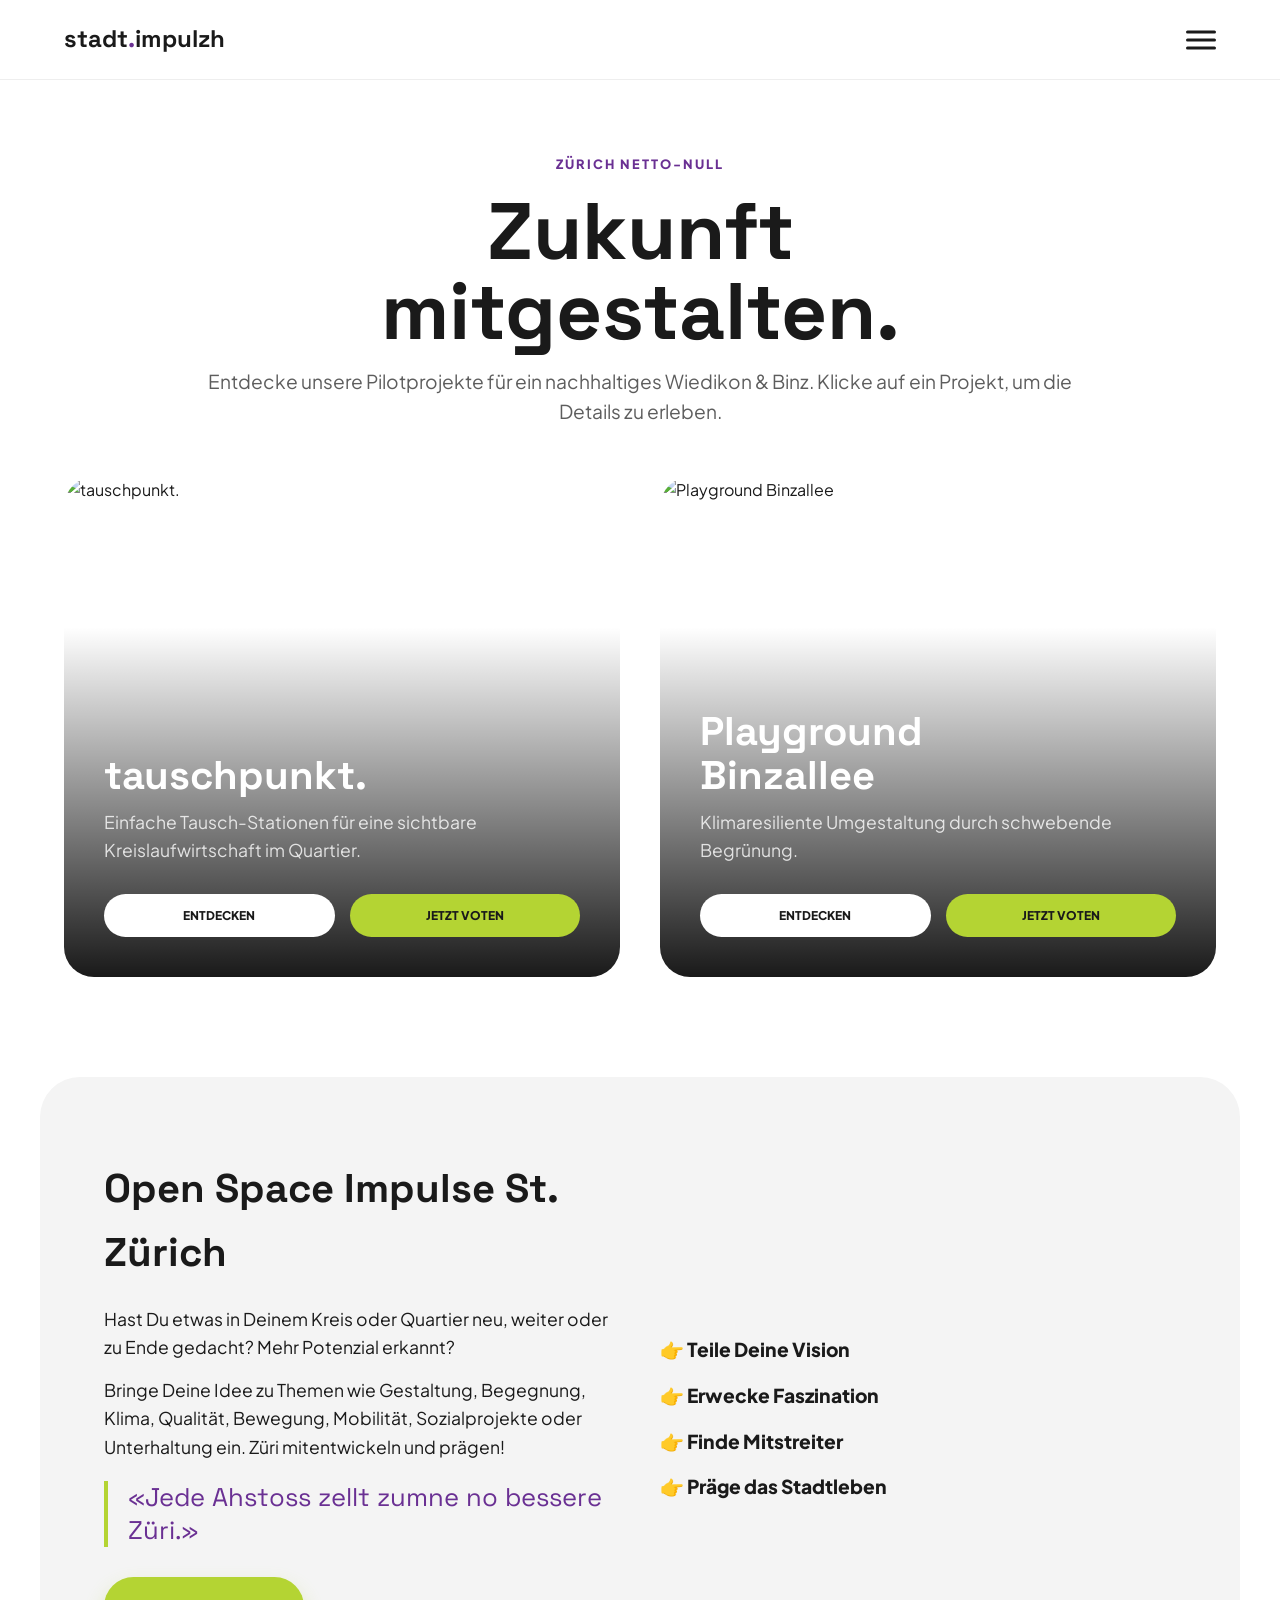
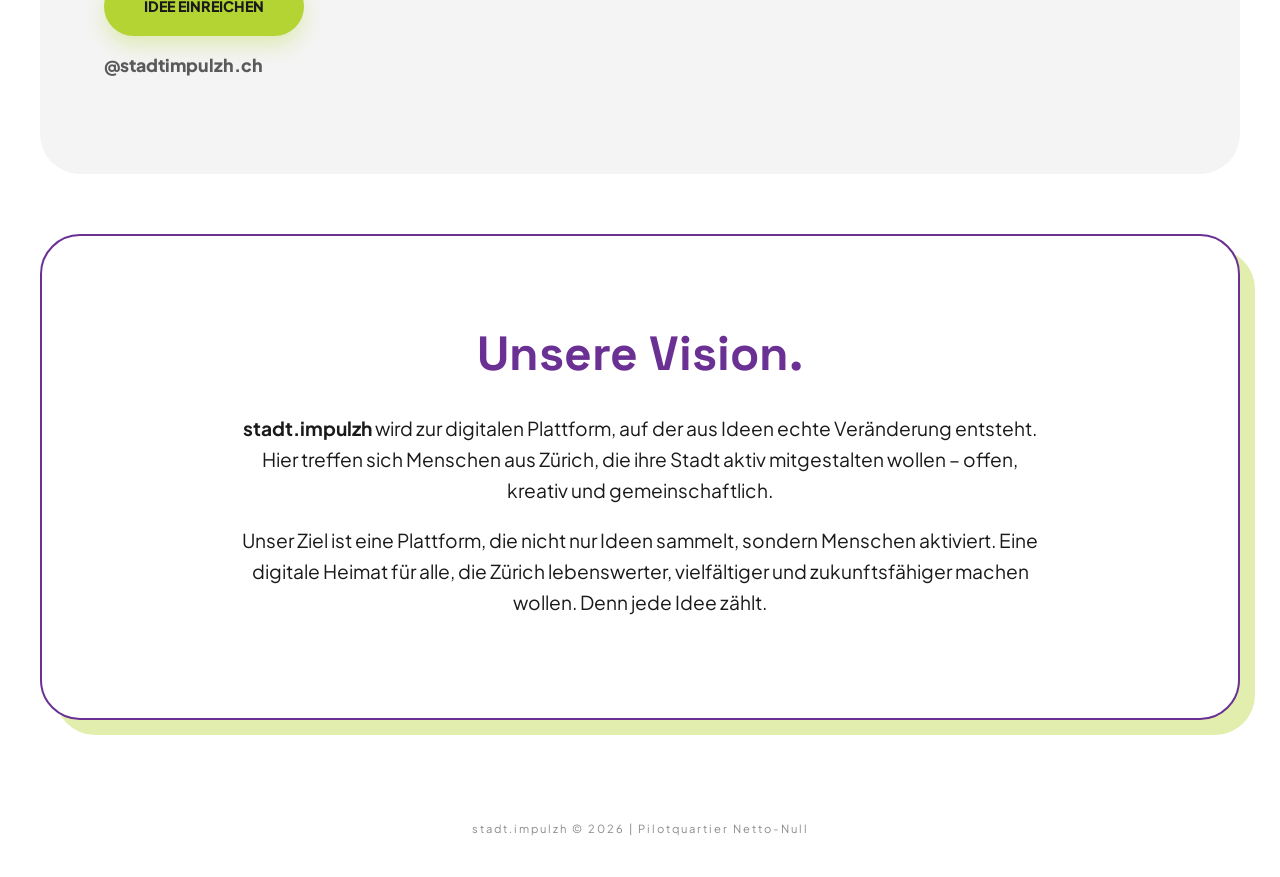
==== index.html @ 92250952 "Update index.html" ====
<!DOCTYPE html>
<html lang="de">
<head>
    <meta charset="UTF-8">
    <meta name="viewport" content="width=device-width, initial-scale=1.0">
    <title>stadt.impulzh | Projekte</title>
    <link href="https://fonts.googleapis.com/css2?family=Plus+Jakarta+Sans:wght@300;500;800&family=Space+Grotesk:wght@700&display=swap" rel="stylesheet">
    
    <style>
        :root {
            --purple: #6a3093;
            --lime: #b4d433;
            --text: #1a1a1a;
            --bg: #ffffff;
            --gray: #f4f4f4;
        }

        * { margin: 0; padding: 0; box-sizing: border-box; }
        html { scroll-behavior: smooth; }
        body { background: var(--bg); color: var(--text); font-family: 'Plus Jakarta Sans', sans-serif; line-height: 1.6; overflow-x: hidden; }

        /* --- NAVIGATION (HAMBURGER MENU) --- */
        header {
            position: fixed; top: 0; left: 0; width: 100%; height: 80px;
            background: rgba(255,255,255,0.9); backdrop-filter: blur(10px);
            border-bottom: 1px solid #eee; display: flex; justify-content: space-between; align-items: center;
            padding: 0 5%; z-index: 2000;
        }
        .logo { font-family: 'Space Grotesk', sans-serif; font-size: 1.5rem; font-weight: 800; text-decoration: none; color: var(--text); z-index: 2001; }
        .logo span { color: var(--purple); }

        /* Hamburger Button */
        .menu-toggle { display: block; cursor: pointer; z-index: 2001; width: 30px; height: 20px; position: relative; }
        .hamburger, .hamburger::before, .hamburger::after { 
            position: absolute; width: 100%; height: 3px; background: var(--text); 
            border-radius: 3px; transition: 0.3s ease; 
        }
        .hamburger { top: 50%; transform: translateY(-50%); }
        .hamburger::before { content: ''; top: -8px; }
        .hamburger::after { content: ''; top: 8px; }
        
        /* Hamburger Animation */
        .menu-toggle.active .hamburger { background: transparent; }
        .menu-toggle.active .hamburger::before { top: 0; transform: rotate(45deg); }
        .menu-toggle.active .hamburger::after { top: 0; transform: rotate(-45deg); }

        /* Dropdown Overlay */
        .nav-menu {
            position: fixed; top: 0; right: -100%; width: 100vw; height: 100vh;
            background: rgba(255,255,255,0.98); display: flex; flex-direction: column; 
            align-items: center; justify-content: center; gap: 40px; 
            transition: 0.4s cubic-bezier(0.77, 0, 0.175, 1); z-index: 1999;
        }
        .nav-menu.active { right: 0; }
        .nav-menu ul { list-style: none; text-align: center; display: flex; flex-direction: column; gap: 30px; }
        .nav-menu a { text-decoration: none; color: var(--text); font-family: 'Space Grotesk'; font-size: 2.5rem; font-weight: 800; text-transform: uppercase; transition: 0.3s; }
        .nav-menu a:hover { color: var(--purple); }

        /* --- HERO --- */
        .hero { padding: 150px 5% 50px; text-align: center; max-width: 1000px; margin: 0 auto; }
        .hero span { color: var(--purple); font-weight: 800; letter-spacing: 2px; text-transform: uppercase; font-size: 0.8rem; }
        .hero h1 { font-family: 'Space Grotesk'; font-size: clamp(3rem, 8vw, 5rem); line-height: 1; margin: 15px 0; }
        .hero p { font-size: 1.2rem; opacity: 0.7; }

        /* --- VORSCHAU-GRID --- */
        #overview-section { transition: opacity 0.4s ease; padding-bottom: 100px; }
        .preview-grid { display: grid; grid-template-columns: repeat(auto-fit, minmax(300px, 1fr)); gap: 40px; padding: 0 5%; max-width: 1400px; margin: 0 auto; }
        
        .preview-card {
            position: relative; height: 500px; border-radius: 30px; overflow: hidden;
            cursor: pointer; transition: transform 0.4s cubic-bezier(0.2, 0.8, 0.2, 1);
            display: flex; flex-direction: column; justify-content: flex-end; padding: 40px;
        }
        .preview-card:hover { transform: translateY(-10px); box-shadow: 0 30px 60px rgba(0,0,0,0.15); }
        .preview-card img { position: absolute; inset: 0; width: 100%; height: 100%; object-fit: cover; z-index: -2; transition: 0.6s; }
        .preview-card:hover img { transform: scale(1.05); }
        .preview-card::before { content: ''; position: absolute; inset: 0; background: linear-gradient(to top, rgba(0,0,0,0.9) 0%, transparent 70%); z-index: -1; }
        
        .preview-card h2 { font-family: 'Space Grotesk'; color: white; font-size: 2.5rem; margin-bottom: 10px; line-height: 1.1; }
        .preview-card p { color: rgba(255,255,255,0.8); margin-bottom: 20px; font-size: 1.1rem; }
        
        /* Karten Buttons */
        .card-actions { display: flex; gap: 15px; flex-wrap: wrap; margin-top: 10px; }
        .btn-discover, .btn-vote-small { 
            display: inline-block; padding: 12px 20px; border-radius: 50px; 
            font-weight: 800; text-transform: uppercase; font-size: 0.75rem; 
            text-decoration: none; text-align: center; flex: 1; min-width: 120px;
        }
        .btn-discover { background: white; color: var(--text); }
        .btn-vote-small { background: var(--lime); color: var(--text); transition: 0.3s; }
        .btn-vote-small:hover { background: var(--purple); color: white; }

        /* --- DETAIL-ANSICHTEN --- */
        .detail-view { display: none; padding: 120px 5% 50px; max-width: 1200px; margin: 0 auto; animation: slideUp 0.6s ease forwards; }
        @keyframes slideUp { from { opacity: 0; transform: translateY(40px); } to { opacity: 1; transform: translateY(0); } }
        
        .back-btn { display: inline-flex; align-items: center; gap: 10px; padding: 12px 25px; background: var(--gray); border-radius: 50px; font-weight: 800; text-transform: uppercase; font-size: 0.7rem; cursor: pointer; border: none; transition: 0.3s; margin-bottom: 40px; }
        .back-btn:hover { background: var(--text); color: white; }

        .detail-header { display: flex; justify-content: space-between; align-items: flex-end; margin-bottom: 50px; flex-wrap: wrap; gap: 20px; }
        .detail-header h2 { font-family: 'Space Grotesk'; font-size: clamp(3rem, 6vw, 4.5rem); line-height: 1; }
        .vote-btn-large { padding: 18px 40px; background: var(--lime); color: var(--text); border-radius: 50px; font-weight: 800; text-decoration: none; text-transform: uppercase; font-size: 0.9rem; transition: 0.3s; box-shadow: 0 10px 20px rgba(180, 212, 51, 0.3); }
        .vote-btn-large:hover { transform: translateY(-3px); background: var(--purple); color: white; }

        .detail-content { display: grid; grid-template-columns: 1fr 1fr; gap: 60px; margin-bottom: 60px; }
        .detail-content h3 { font-family: 'Space Grotesk'; font-size: 2rem; color: var(--purple); margin-bottom: 20px; }
        .detail-content p { margin-bottom: 20px; font-size: 1.1rem; }
        
        .vision-box { background: var(--gray); padding: 40px; border-radius: 30px; border-left: 6px solid var(--lime); }
        .vision-box h4 { font-family: 'Space Grotesk'; font-size: 1.5rem; margin-bottom: 15px; }

        /* --- GALERIE --- */
        .carousel { display: flex; gap: 20px; overflow-x: auto; padding-bottom: 20px; scrollbar-width: none; margin-top: 40px; }
        .carousel img { height: 400px; min-width: 300px; border-radius: 20px; object-fit: cover; flex-shrink: 0; box-shadow: 0 10px 30px rgba(0,0,0,0.1); }

        /* --- VERGLEICHS-SLIDER (CLIP-PATH MIT MODERNEM BUTTON) --- */
        .slider-container { position: relative; width: 100%; aspect-ratio: 16/9; margin: 50px auto; border-radius: 30px; overflow: hidden; box-shadow: 0 20px 50px rgba(0,0,0,0.2); }
        .slider-img-back { position: absolute; top: 0; left: 0; width: 100%; height: 100%; object-fit: cover; }
        .slider-img-front { position: absolute; top: 0; left: 0; width: 100%; height: 100%; object-fit: cover; clip-path: polygon(0 0, 50% 0, 50% 100%, 0 100%); }
        
        .slider-line { position: absolute; top: 0; left: 50%; width: 4px; height: 100%; background: white; transform: translateX(-50%); pointer-events: none; z-index: 5; }
        
        /* Der neue, moderne Schiebe-Button mit SVG Pfeilen */
        .slider-button { 
            position: absolute; top: 50%; left: 50%; transform: translate(-50%, -50%); 
            width: 44px; height: 44px; background: white; border-radius: 50%; 
            display: flex; align-items: center; justify-content: center; gap: 2px;
            box-shadow: 0 4px 15px rgba(0,0,0,0.3); color: var(--purple);
        }
        .slider-button svg { width: 18px; height: 18px; stroke: currentColor; }

        .slider-input { position: absolute; top: 0; left: 0; width: 100%; height: 100%; opacity: 0; cursor: ew-resize; z-index: 10; margin: 0; }

        /* --- INFO SECTIONS (Mitwirken & Vision) --- */
        .info-section { padding: 80px 5%; max-width: 1200px; margin: 0 auto 60px; border-radius: 40px; }
        
        /* Mitwirken Design */
        .bg-gray { background: var(--gray); display: grid; grid-template-columns: 1fr 1fr; gap: 40px; align-items: center; }
        .mitwirken-text p { font-size: 1.1rem; margin-bottom: 15px; }
        .quote-zueri { font-family: 'Space Grotesk'; font-size: 1.6rem; color: var(--purple); line-height: 1.3; margin: 20px 0; padding-left: 20px; border-left: 4px solid var(--lime); }
        .mitwirken-list { list-style: none; }
        .mitwirken-list li { font-size: 1.2rem; font-weight: 800; margin-bottom: 15px; display: flex; align-items: center; gap: 10px; }
        
        /* Helle Vision Design */
        .bg-light-accent { 
            background: white; border: 2px solid var(--purple); 
            box-shadow: 15px 15px 0px rgba(180, 212, 51, 0.4); 
            text-align: center; padding: 80px 5%; 
        }
        .bg-light-accent h2 { font-family: 'Space Grotesk'; font-size: 3rem; margin-bottom: 20px; color: var(--purple); }
        .bg-light-accent p { font-size: 1.2rem; max-width: 800px; margin: 0 auto 20px; color: var(--text); }

        footer { text-align: center; padding: 40px; font-size: 0.7rem; opacity: 0.5; letter-spacing: 2px; }

        /* Mobile Optimierung */
        @media (max-width: 900px) { 
            .bg-gray { grid-template-columns: 1fr; }
            .preview-card { height: 420px; padding: 25px; }
            .preview-card h2 { font-size: 2rem; }
            .card-actions { flex-direction: column; gap: 10px; }
            .detail-content { grid-template-columns: 1fr; } 
            .carousel img { height: 300px; min-width: 250px; }
        }
    </style>
</head>
<body>

    <header>
        <a href="#" onclick="showOverview()" class="logo">stadt<span>.</span>impulzh</a>
        
        <div class="menu-toggle" onclick="toggleMenu()">
            <div class="hamburger"></div>
        </div>

        <nav class="nav-menu">
            <ul>
                <li><a href="#" onclick="closeMenuAndShowOverview()">Projekte</a></li>
                <li><a href="#mitwirken" onclick="toggleMenu()">Mitwirken</a></li>
                <li><a href="#vision" onclick="toggleMenu()">Vision</a></li>
                <li><a href="mailto:stadt@impulzh.com" onclick="toggleMenu()" style="color: var(--lime);">Kontakt</a></li>
            </ul>
        </nav>
    </header>

    <div id="overview-section">
        <section class="hero">
            <span>Zürich Netto-Null</span>
            <h1>Zukunft<br>mitgestalten.</h1>
            <p>Entdecke unsere Pilotprojekte für ein nachhaltiges Wiedikon & Binz. Klicke auf ein Projekt, um die Details zu erleben.</p>
        </section>

        <section class="preview-grid">
            <div class="preview-card" onclick="openProject('tauschpunkt')">
                <img src="Bild.tauschpunkt1.png" alt="tauschpunkt.">
                <h2>tauschpunkt.</h2>
                <p>Einfache Tausch-Stationen für eine sichtbare Kreislaufwirtschaft im Quartier.</p>
                <div class="card-actions">
                    <span class="btn-discover">Entdecken</span>
                    <a href="https://mitwirken.stadt-zuerich.ch/processes/pilotquartier/f/664/proposals/2298" target="_blank" class="btn-vote-small" onclick="event.stopPropagation()">Jetzt Voten</a>
                </div>
            </div>

            <div class="preview-card" onclick="openProject('playground')">
                <img src="IMG_2031.png" alt="Playground Binzallee">
                <h2>Playground<br>Binzallee</h2>
                <p>Klimaresiliente Umgestaltung durch schwebende Begrünung.</p>
                <div class="card-actions">
                    <span class="btn-discover">Entdecken</span>
                    <a href="https://mitwirken.stadt-zuerich.ch/processes/pilotquartier/f/664/proposals/2334" target="_blank" class="btn-vote-small" onclick="event.stopPropagation()">Jetzt Voten</a>
                </div>
            </div>
        </section>
    </div>

    <section id="tauschpunkt" class="detail-view">
        <button class="back-btn" onclick="showOverview()">← Zurück zur Übersicht</button>
        
        <div class="detail-header">
            <div>
                <span style="color: var(--purple); font-weight: 800; text-transform: uppercase; letter-spacing: 2px;">Diplomarbeit SfGZ</span>
                <h2>tauschpunkt.</h2>
            </div>
            <a href="https://mitwirken.stadt-zuerich.ch/processes/pilotquartier/f/664/proposals/2298" target="_blank" class="vote-btn-large">Jetzt Voten</a>
        </div>

        <div class="detail-content">
            <div>
                <h3>Das Konzept.</h3>
                <p>„tauschpunkt.“ steht für einfache Tausch-Stationen im öffentlichen Raum, an denen gebrauchte Alltagsgegenstände gratis weitergegeben werden können. Die Idee baut auf der bestehenden Praxis von „Gratis“-Objekten auf der Strasse auf und entwickelt sie weiter – mit wettergeschützter, klar gestalteter und legaler Infrastruktur.</p>
                <p>Ein Netzwerk solcher Stationen fördert Ressourcenschonung, Kreislaufwirtschaft und nachbarschaftlichen Austausch. Gleichzeitig entsteht ein offenes Sharing-System für die ganze Stadt, das nachhaltiges Handeln sichtbar und einfach macht.</p>
            </div>
            <div class="vision-box">
                <h4>Vision tauschpunkt</h4>
                <p>Eine Stadt, in der Teilen selbstverständlich ist: Öffentliche Tausch-Stationen machen es einfach, gebrauchte Dinge weiterzugeben statt wegzuwerfen – zugänglich für alle, mitten im Alltag.</p>
                <p>So entsteht ein stadtweites Netzwerk, das Ressourcen schont, Abfall reduziert und Menschen verbindet. Aus spontanen Gesten wird eine gelebte Kultur des Teilens, die Nachbarschaften stärken und neue Begegnungen ermöglicht.</p>
                <p>Die Vision ist ein Zürich, in dem Kreislaufdenken sichtbar und erlebbar wird – praktisch, sozial und nachhaltig.</p>
            </div>
        </div>

        <h3 style="font-family: 'Space Grotesk'; margin-top: 40px;">Projekt Galerie</h3>
        <div class="carousel">
            <img src="Bild.tauschpunkt1.png" alt="Ansicht 1">
            <img src="Bild.tauschpunkt2.png" alt="Ansicht 2">
            <img src="Bild.tauschpunkt3.png" alt="Ansicht 3">
            <img src="Bild.tauschpunkt4.png" alt="Ansicht 4">
            <img src="Bild.tauschpunkt5.png" alt="Ansicht 5">
        </div>
    </section>

    <section id="playground" class="detail-view">
        <button class="back-btn" onclick="showOverview()">← Zurück zur Übersicht</button>

        <div class="detail-header">
            <div>
                <span style="color: var(--purple); font-weight: 800; text-transform: uppercase; letter-spacing: 2px;">Klimaresilienz</span>
                <h2>Playground Binzallee.</h2>
            </div>
            <a href="https://mitwirken.stadt-zuerich.ch/processes/pilotquartier/f/664/proposals/2334" target="_blank" class="vote-btn-large">Jetzt Voten</a>
        </div>

        <div class="detail-content">
            <div>
                <h3>Die schwebende Oase.</h3>
                <p>Transformation eines hitzeanfälligen Innenhofs in einen klimaaktiven Stadtraum. Durch helle Farben und eine schwebende Begrünung wird die Temperatur gesenkt und neue Aufenthaltsqualität im Bestand geschaffen.</p>
            </div>
            <div class="vision-box" style="border-left-color: var(--purple);">
                <h4 style="color: var(--purple);">Wirkung</h4>
                <p>Reduktion der Hitzeinsel und Verbesserung des Mikroklimas durch Verdunstungskühlung und Verschattung. Ein intelligentes Seilsystem mit Kletterpflanzen dient als generationenübergreifender Treffpunkt.</p>
            </div>
        </div>

        <h3 style="font-family: 'Space Grotesk'; text-align: center;">Transformation erleben</h3>
        
        <div class="slider-container">
            <img src="IMG_2031.png" class="slider-img-back" alt="Nachher">
            <img src="IMG_2032.png" class="slider-img-front" id="slider-front" alt="Vorher">
            
            <div class="slider-line" id="slider-line">
                <div class="slider-button">
                    <svg viewBox="0 0 24 24" fill="none" stroke-width="2.5" stroke-linecap="round" stroke-linejoin="round"><polyline points="15 18 9 12 15 6"></polyline></svg>
                    <svg viewBox="0 0 24 24" fill="none" stroke-width="2.5" stroke-linecap="round" stroke-linejoin="round"><polyline points="9 18 15 12 9 6"></polyline></svg>
                </div>
            </div>
            
            <input type="range" min="0" max="100" value="50" class="slider-input" oninput="moveSlider(this.value)">
        </div>

        <div class="carousel" style="justify-content: center;">
            <img src="IMG_2031.png" alt="Nachher">
            <img src="IMG_2033.png" alt="Detail">
        </div>
    </section>

    <section id="mitwirken" class="info-section bg-gray">
        <div class="mitwirken-text">
            <h2 style="font-family: 'Space Grotesk'; font-size: 2.5rem; margin-bottom: 20px;">Open Space Impulse St. Zürich</h2>
            <p>Hast Du etwas in Deinem Kreis oder Quartier neu, weiter oder zu Ende gedacht? Mehr Potenzial erkannt?</p>
            <p>Bringe Deine Idee zu Themen wie Gestaltung, Begegnung, Klima, Qualität, Bewegung, Mobilität, Sozialprojekte oder Unterhaltung ein. Züri mitentwickeln und prägen!</p>
            
            <div class="quote-zueri">
                «Jede Ahstoss zellt zumne no bessere Züri.»
            </div>
            
            <div style="margin-top: 30px;">
                <a href="mailto:stadt@impulzh.com" class="vote-btn-large" style="display: inline-block;">Idee einreichen</a>
                <p style="margin-top: 15px; font-weight: 800; opacity: 0.7;">@stadtimpulzh.ch</p>
            </div>
        </div>
        
        <div>
            <ul class="mitwirken-list">
                <li>👉 Teile Deine Vision</li>
                <li>👉 Erwecke Faszination</li>
                <li>👉 Finde Mitstreiter</li>
                <li>👉 Präge das Stadtleben</li>
            </ul>
        </div>
    </section>

    <section id="vision" class="info-section bg-light-accent">
        <h2>Unsere Vision.</h2>
        <p><strong>stadt.impulzh</strong> wird zur digitalen Plattform, auf der aus Ideen echte Veränderung entsteht. Hier treffen sich Menschen aus Zürich, die ihre Stadt aktiv mitgestalten wollen – offen, kreativ und gemeinschaftlich.</p>
        <p>Unser Ziel ist eine Plattform, die nicht nur Ideen sammelt, sondern Menschen aktiviert. Eine digitale Heimat für alle, die Zürich lebenswerter, vielfältiger und zukunftsfähiger machen wollen. Denn jede Idee zählt.</p>
    </section>

    <footer>
        stadt.impulzh &copy; 2026 | Pilotquartier Netto-Null
    </footer>

    <script>
        // Menü Toggle Funktion
        function toggleMenu() {
            document.querySelector('.nav-menu').classList.toggle('active');
            document.querySelector('.menu-toggle').classList.toggle('active');
        }

        function closeMenuAndShowOverview() {
            document.querySelector('.nav-menu').classList.remove('active');
            document.querySelector('.menu-toggle').classList.remove('active');
            showOverview();
        }

        // Projekt Navigation
        function openProject(projectId) {
            document.getElementById('overview-section').style.display = 'none';
            document.querySelectorAll('.detail-view').forEach(view => view.style.display = 'none');
            const target = document.getElementById(projectId);
            target.style.display = 'block';
            window.scrollTo({ top: 0, behavior: 'smooth' });
        }

        function showOverview() {
            document.querySelectorAll('.detail-view').forEach(view => view.style.display = 'none');
            document.getElementById('overview-section').style.display = 'block';
            window.scrollTo({ top: 0, behavior: 'smooth' });
        }

        // Slider Logik
        function moveSlider(val) {
            document.getElementById('slider-front').style.clipPath = `polygon(0 0, ${val}% 0, ${val}% 100%, 0 100%)`;
            document.getElementById('slider-line').style.left = `${val}%`;
        }
    </script>
</body>
</html>
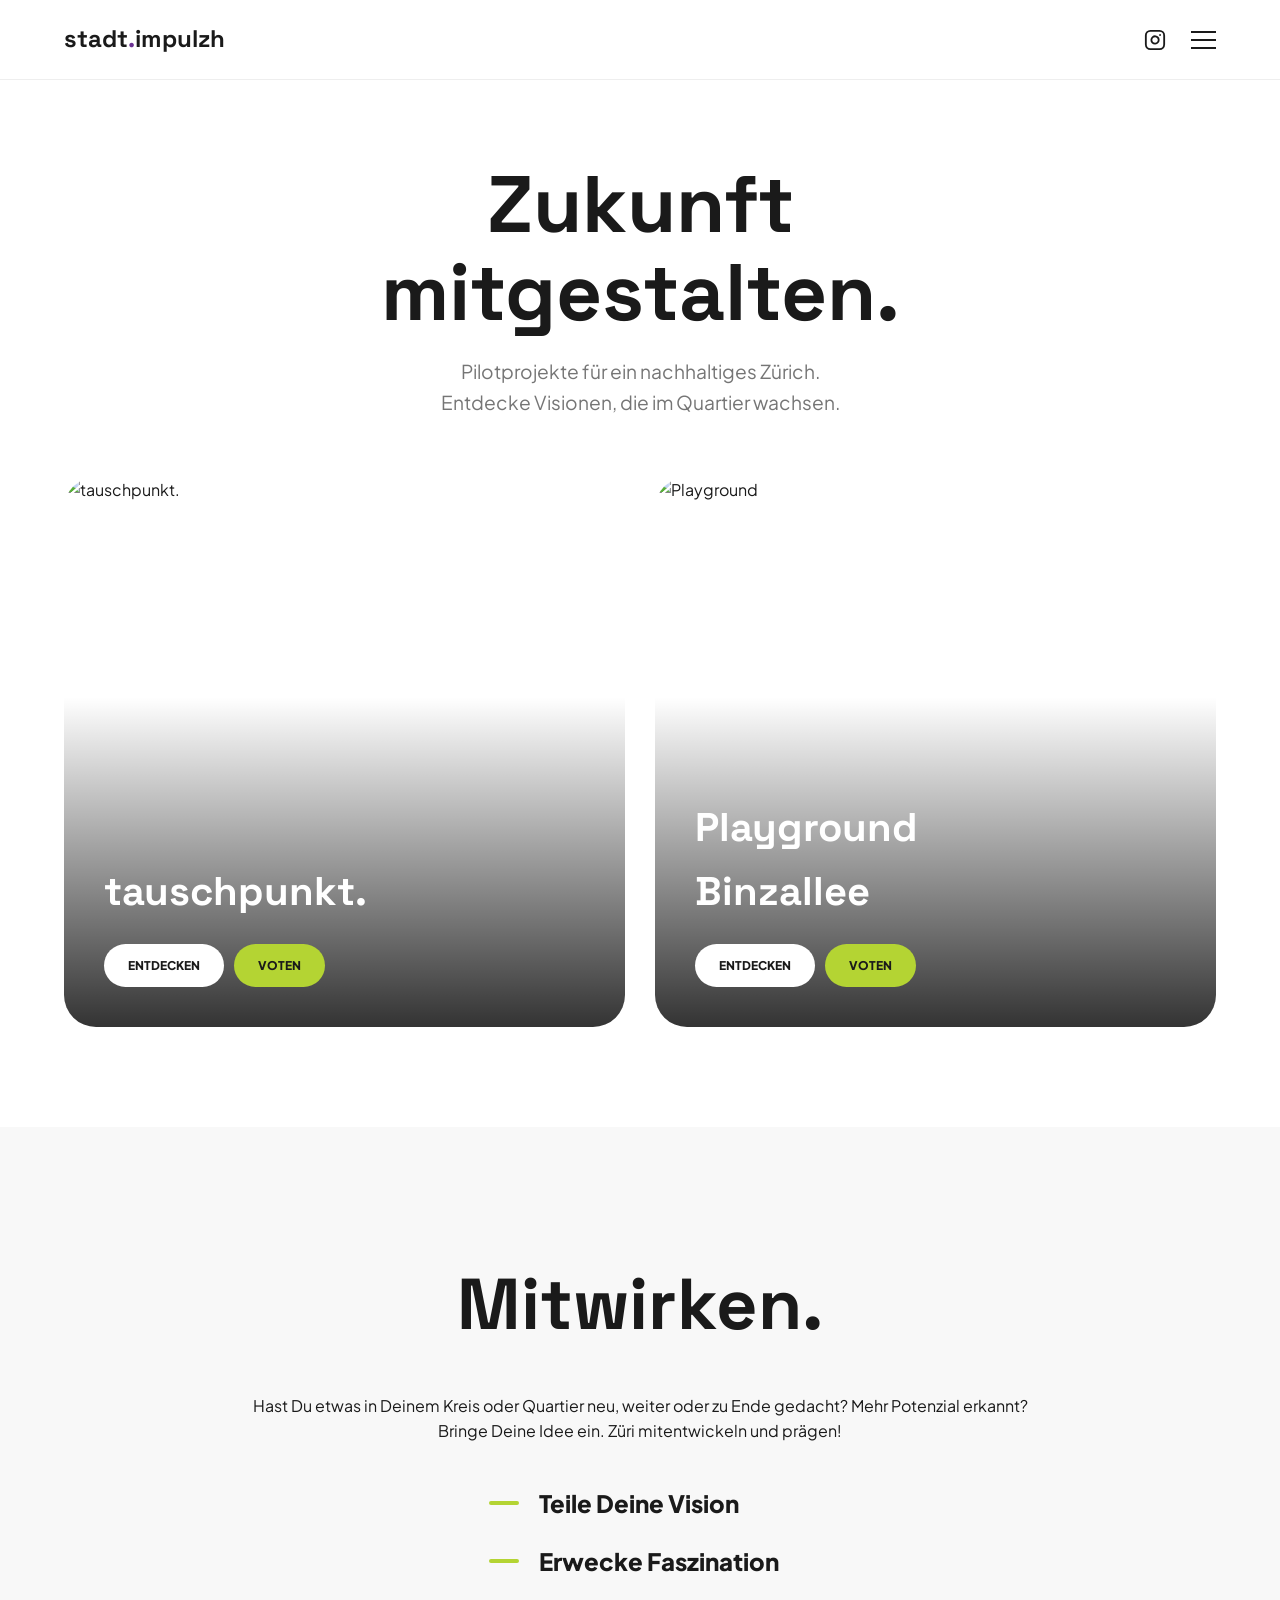
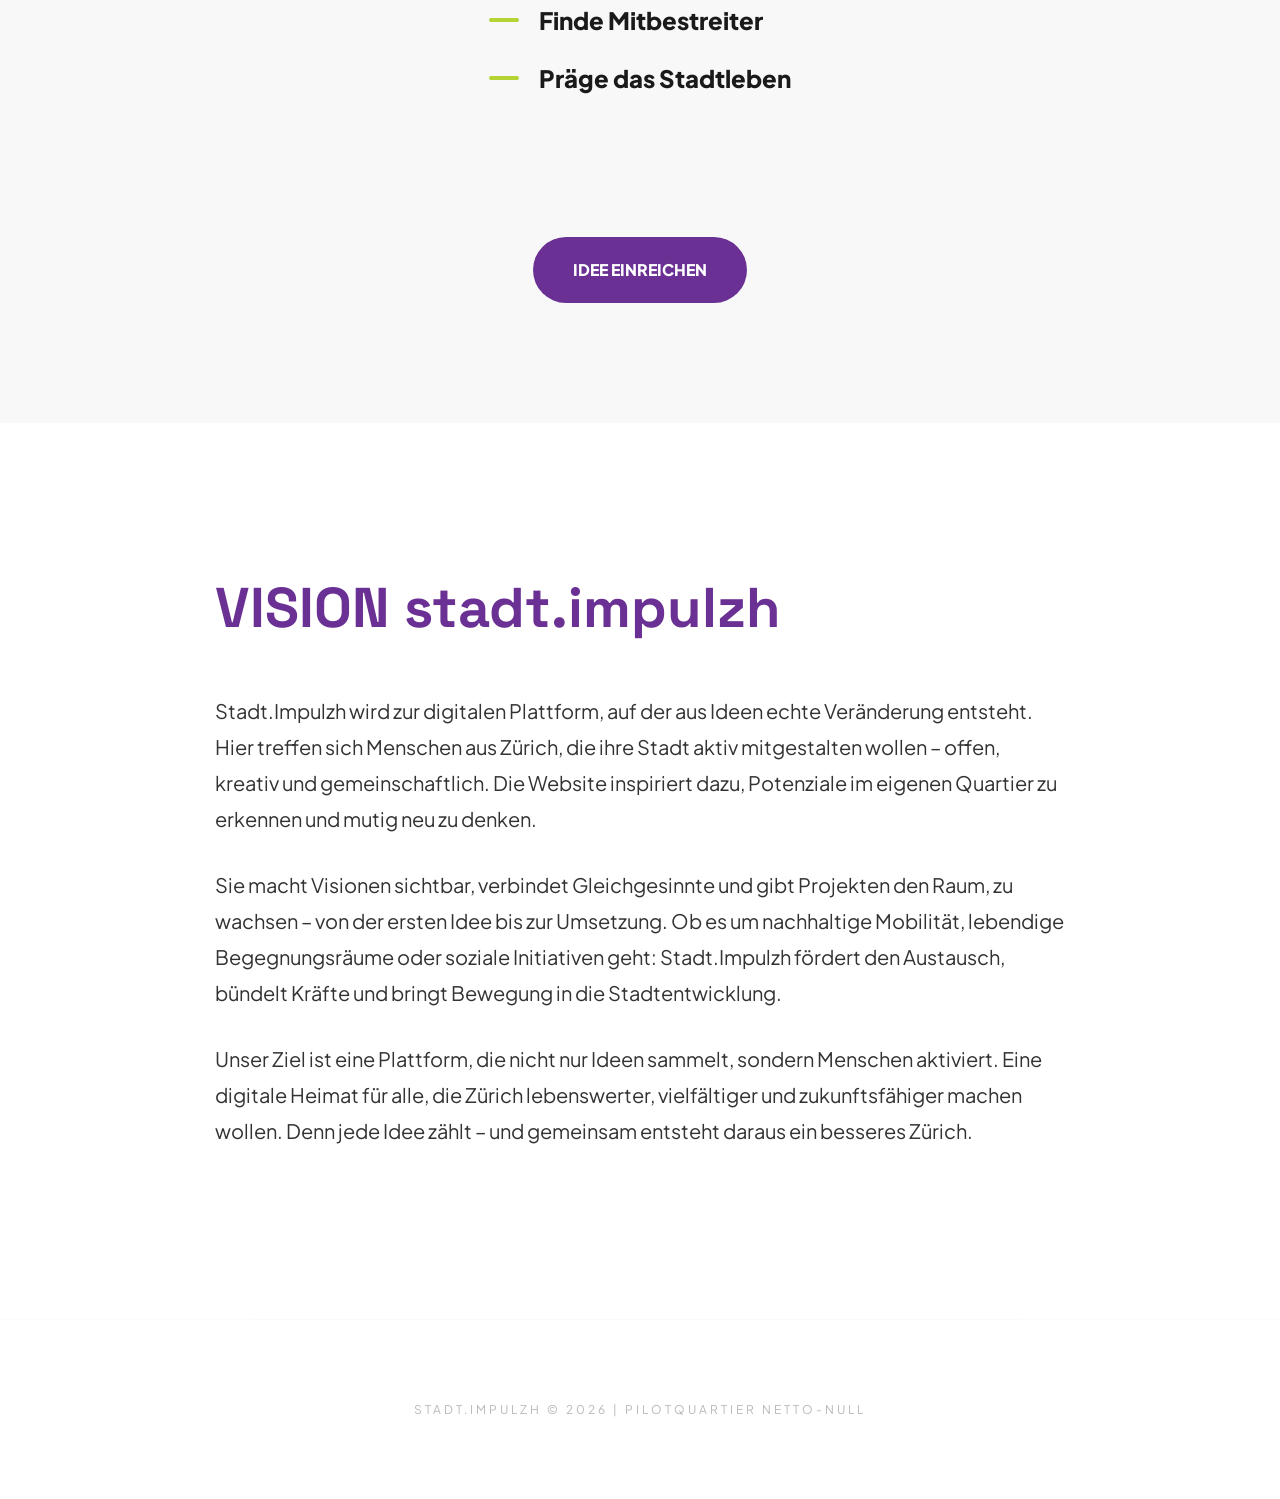
==== commit 25081a36: "Update index.html" ====
--- a/index.html
+++ b/index.html
@@ -12,154 +12,122 @@
             --lime: #b4d433;
             --text: #1a1a1a;
             --bg: #ffffff;
-            --gray: #f4f4f4;
+            --gray: #f8f8f8;
+            --insta: #E1306C;
         }
 
         * { margin: 0; padding: 0; box-sizing: border-box; }
         html { scroll-behavior: smooth; }
         body { background: var(--bg); color: var(--text); font-family: 'Plus Jakarta Sans', sans-serif; line-height: 1.6; overflow-x: hidden; }
 
-        /* --- NAVIGATION (HAMBURGER MENU) --- */
+        /* --- NAVIGATION --- */
         header {
             position: fixed; top: 0; left: 0; width: 100%; height: 80px;
-            background: rgba(255,255,255,0.9); backdrop-filter: blur(10px);
+            background: rgba(255,255,255,0.9); backdrop-filter: blur(15px);
             border-bottom: 1px solid #eee; display: flex; justify-content: space-between; align-items: center;
             padding: 0 5%; z-index: 2000;
         }
         .logo { font-family: 'Space Grotesk', sans-serif; font-size: 1.5rem; font-weight: 800; text-decoration: none; color: var(--text); z-index: 2001; }
         .logo span { color: var(--purple); }
 
-        /* Hamburger Button */
-        .menu-toggle { display: block; cursor: pointer; z-index: 2001; width: 30px; height: 20px; position: relative; }
-        .hamburger, .hamburger::before, .hamburger::after { 
-            position: absolute; width: 100%; height: 3px; background: var(--text); 
-            border-radius: 3px; transition: 0.3s ease; 
-        }
+        .header-right { display: flex; align-items: center; gap: 25px; z-index: 2001; }
+        .insta-link { color: var(--text); transition: 0.3s; display: flex; align-items: center; }
+        .insta-link:hover { color: var(--insta); transform: scale(1.1); }
+
+        .menu-toggle { cursor: pointer; width: 25px; height: 18px; position: relative; }
+        .hamburger, .hamburger::before, .hamburger::after { position: absolute; width: 100%; height: 2px; background: var(--text); transition: 0.3s ease; }
         .hamburger { top: 50%; transform: translateY(-50%); }
         .hamburger::before { content: ''; top: -8px; }
         .hamburger::after { content: ''; top: 8px; }
         
-        /* Hamburger Animation */
         .menu-toggle.active .hamburger { background: transparent; }
         .menu-toggle.active .hamburger::before { top: 0; transform: rotate(45deg); }
         .menu-toggle.active .hamburger::after { top: 0; transform: rotate(-45deg); }
 
-        /* Dropdown Overlay */
         .nav-menu {
-            position: fixed; top: 0; right: -100%; width: 100vw; height: 100vh;
-            background: rgba(255,255,255,0.98); display: flex; flex-direction: column; 
+            position: fixed; top: 0; right: -100%; width: 100%; height: 100vh;
+            background: var(--bg); display: flex; flex-direction: column; 
             align-items: center; justify-content: center; gap: 40px; 
-            transition: 0.4s cubic-bezier(0.77, 0, 0.175, 1); z-index: 1999;
+            transition: 0.5s cubic-bezier(0.77, 0, 0.175, 1); z-index: 1999;
         }
         .nav-menu.active { right: 0; }
-        .nav-menu ul { list-style: none; text-align: center; display: flex; flex-direction: column; gap: 30px; }
-        .nav-menu a { text-decoration: none; color: var(--text); font-family: 'Space Grotesk'; font-size: 2.5rem; font-weight: 800; text-transform: uppercase; transition: 0.3s; }
-        .nav-menu a:hover { color: var(--purple); }
+        .nav-menu a { text-decoration: none; color: var(--text); font-family: 'Space Grotesk'; font-size: 2.5rem; font-weight: 800; text-transform: uppercase; }
 
         /* --- HERO --- */
-        .hero { padding: 150px 5% 50px; text-align: center; max-width: 1000px; margin: 0 auto; }
-        .hero span { color: var(--purple); font-weight: 800; letter-spacing: 2px; text-transform: uppercase; font-size: 0.8rem; }
-        .hero h1 { font-family: 'Space Grotesk'; font-size: clamp(3rem, 8vw, 5rem); line-height: 1; margin: 15px 0; }
-        .hero p { font-size: 1.2rem; opacity: 0.7; }
-
-        /* --- VORSCHAU-GRID --- */
-        #overview-section { transition: opacity 0.4s ease; padding-bottom: 100px; }
-        .preview-grid { display: grid; grid-template-columns: repeat(auto-fit, minmax(300px, 1fr)); gap: 40px; padding: 0 5%; max-width: 1400px; margin: 0 auto; }
-        
+        .hero { padding: 160px 5% 60px; text-align: center; max-width: 900px; margin: 0 auto; }
+        .hero h1 { font-family: 'Space Grotesk'; font-size: clamp(3rem, 8vw, 5rem); line-height: 1.1; margin-bottom: 20px; }
+        .hero p { font-size: 1.2rem; opacity: 0.6; }
+
+        /* --- PREVIEW GRID --- */
+        .preview-grid { display: grid; grid-template-columns: repeat(auto-fit, minmax(320px, 1fr)); gap: 30px; padding: 0 5% 100px; max-width: 1400px; margin: 0 auto; }
         .preview-card {
-            position: relative; height: 500px; border-radius: 30px; overflow: hidden;
-            cursor: pointer; transition: transform 0.4s cubic-bezier(0.2, 0.8, 0.2, 1);
-            display: flex; flex-direction: column; justify-content: flex-end; padding: 40px;
-        }
-        .preview-card:hover { transform: translateY(-10px); box-shadow: 0 30px 60px rgba(0,0,0,0.15); }
+            position: relative; height: 550px; border-radius: 32px; overflow: hidden;
+            cursor: pointer; display: flex; flex-direction: column; justify-content: flex-end; padding: 40px;
+            transition: transform 0.6s cubic-bezier(0.165, 0.84, 0.44, 1);
+        }
+        .preview-card:hover { transform: scale(0.98); }
         .preview-card img { position: absolute; inset: 0; width: 100%; height: 100%; object-fit: cover; z-index: -2; transition: 0.6s; }
-        .preview-card:hover img { transform: scale(1.05); }
-        .preview-card::before { content: ''; position: absolute; inset: 0; background: linear-gradient(to top, rgba(0,0,0,0.9) 0%, transparent 70%); z-index: -1; }
-        
-        .preview-card h2 { font-family: 'Space Grotesk'; color: white; font-size: 2.5rem; margin-bottom: 10px; line-height: 1.1; }
-        .preview-card p { color: rgba(255,255,255,0.8); margin-bottom: 20px; font-size: 1.1rem; }
-        
-        /* Karten Buttons */
-        .card-actions { display: flex; gap: 15px; flex-wrap: wrap; margin-top: 10px; }
-        .btn-discover, .btn-vote-small { 
-            display: inline-block; padding: 12px 20px; border-radius: 50px; 
-            font-weight: 800; text-transform: uppercase; font-size: 0.75rem; 
-            text-decoration: none; text-align: center; flex: 1; min-width: 120px;
-        }
-        .btn-discover { background: white; color: var(--text); }
-        .btn-vote-small { background: var(--lime); color: var(--text); transition: 0.3s; }
-        .btn-vote-small:hover { background: var(--purple); color: white; }
-
-        /* --- DETAIL-ANSICHTEN --- */
-        .detail-view { display: none; padding: 120px 5% 50px; max-width: 1200px; margin: 0 auto; animation: slideUp 0.6s ease forwards; }
-        @keyframes slideUp { from { opacity: 0; transform: translateY(40px); } to { opacity: 1; transform: translateY(0); } }
-        
-        .back-btn { display: inline-flex; align-items: center; gap: 10px; padding: 12px 25px; background: var(--gray); border-radius: 50px; font-weight: 800; text-transform: uppercase; font-size: 0.7rem; cursor: pointer; border: none; transition: 0.3s; margin-bottom: 40px; }
-        .back-btn:hover { background: var(--text); color: white; }
-
-        .detail-header { display: flex; justify-content: space-between; align-items: flex-end; margin-bottom: 50px; flex-wrap: wrap; gap: 20px; }
-        .detail-header h2 { font-family: 'Space Grotesk'; font-size: clamp(3rem, 6vw, 4.5rem); line-height: 1; }
-        .vote-btn-large { padding: 18px 40px; background: var(--lime); color: var(--text); border-radius: 50px; font-weight: 800; text-decoration: none; text-transform: uppercase; font-size: 0.9rem; transition: 0.3s; box-shadow: 0 10px 20px rgba(180, 212, 51, 0.3); }
-        .vote-btn-large:hover { transform: translateY(-3px); background: var(--purple); color: white; }
-
-        .detail-content { display: grid; grid-template-columns: 1fr 1fr; gap: 60px; margin-bottom: 60px; }
-        .detail-content h3 { font-family: 'Space Grotesk'; font-size: 2rem; color: var(--purple); margin-bottom: 20px; }
-        .detail-content p { margin-bottom: 20px; font-size: 1.1rem; }
-        
-        .vision-box { background: var(--gray); padding: 40px; border-radius: 30px; border-left: 6px solid var(--lime); }
-        .vision-box h4 { font-family: 'Space Grotesk'; font-size: 1.5rem; margin-bottom: 15px; }
-
-        /* --- GALERIE --- */
-        .carousel { display: flex; gap: 20px; overflow-x: auto; padding-bottom: 20px; scrollbar-width: none; margin-top: 40px; }
-        .carousel img { height: 400px; min-width: 300px; border-radius: 20px; object-fit: cover; flex-shrink: 0; box-shadow: 0 10px 30px rgba(0,0,0,0.1); }
-
-        /* --- VERGLEICHS-SLIDER (CLIP-PATH MIT MODERNEM BUTTON) --- */
-        .slider-container { position: relative; width: 100%; aspect-ratio: 16/9; margin: 50px auto; border-radius: 30px; overflow: hidden; box-shadow: 0 20px 50px rgba(0,0,0,0.2); }
-        .slider-img-back { position: absolute; top: 0; left: 0; width: 100%; height: 100%; object-fit: cover; }
-        .slider-img-front { position: absolute; top: 0; left: 0; width: 100%; height: 100%; object-fit: cover; clip-path: polygon(0 0, 50% 0, 50% 100%, 0 100%); }
-        
-        .slider-line { position: absolute; top: 0; left: 50%; width: 4px; height: 100%; background: white; transform: translateX(-50%); pointer-events: none; z-index: 5; }
-        
-        /* Der neue, moderne Schiebe-Button mit SVG Pfeilen */
-        .slider-button { 
-            position: absolute; top: 50%; left: 50%; transform: translate(-50%, -50%); 
-            width: 44px; height: 44px; background: white; border-radius: 50%; 
-            display: flex; align-items: center; justify-content: center; gap: 2px;
-            box-shadow: 0 4px 15px rgba(0,0,0,0.3); color: var(--purple);
-        }
-        .slider-button svg { width: 18px; height: 18px; stroke: currentColor; }
-
-        .slider-input { position: absolute; top: 0; left: 0; width: 100%; height: 100%; opacity: 0; cursor: ew-resize; z-index: 10; margin: 0; }
-
-        /* --- INFO SECTIONS (Mitwirken & Vision) --- */
-        .info-section { padding: 80px 5%; max-width: 1200px; margin: 0 auto 60px; border-radius: 40px; }
-        
-        /* Mitwirken Design */
-        .bg-gray { background: var(--gray); display: grid; grid-template-columns: 1fr 1fr; gap: 40px; align-items: center; }
-        .mitwirken-text p { font-size: 1.1rem; margin-bottom: 15px; }
-        .quote-zueri { font-family: 'Space Grotesk'; font-size: 1.6rem; color: var(--purple); line-height: 1.3; margin: 20px 0; padding-left: 20px; border-left: 4px solid var(--lime); }
-        .mitwirken-list { list-style: none; }
-        .mitwirken-list li { font-size: 1.2rem; font-weight: 800; margin-bottom: 15px; display: flex; align-items: center; gap: 10px; }
-        
-        /* Helle Vision Design */
-        .bg-light-accent { 
-            background: white; border: 2px solid var(--purple); 
-            box-shadow: 15px 15px 0px rgba(180, 212, 51, 0.4); 
-            text-align: center; padding: 80px 5%; 
-        }
-        .bg-light-accent h2 { font-family: 'Space Grotesk'; font-size: 3rem; margin-bottom: 20px; color: var(--purple); }
-        .bg-light-accent p { font-size: 1.2rem; max-width: 800px; margin: 0 auto 20px; color: var(--text); }
-
-        footer { text-align: center; padding: 40px; font-size: 0.7rem; opacity: 0.5; letter-spacing: 2px; }
-
-        /* Mobile Optimierung */
-        @media (max-width: 900px) { 
-            .bg-gray { grid-template-columns: 1fr; }
-            .preview-card { height: 420px; padding: 25px; }
-            .preview-card h2 { font-size: 2rem; }
-            .card-actions { flex-direction: column; gap: 10px; }
-            .detail-content { grid-template-columns: 1fr; } 
-            .carousel img { height: 300px; min-width: 250px; }
+        .preview-card:hover img { transform: scale(1.1); }
+        .preview-card::before { content: ''; position: absolute; inset: 0; background: linear-gradient(to top, rgba(0,0,0,0.8) 0%, transparent 60%); z-index: -1; }
+        .preview-card h2 { font-family: 'Space Grotesk'; color: white; font-size: 2.5rem; margin-bottom: 20px; }
+        
+        .card-btns { display: flex; gap: 10px; }
+        .btn-s { padding: 12px 24px; border-radius: 50px; font-weight: 800; text-transform: uppercase; font-size: 0.75rem; text-decoration: none; border: none; cursor: pointer; }
+        .btn-white { background: white; color: var(--text); }
+        .btn-lime { background: var(--lime); color: var(--text); }
+
+        /* --- DETAIL VIEWS --- */
+        .detail-view { display: none; padding: 120px 5%; max-width: 1200px; margin: 0 auto; animation: fadeIn 0.8s ease; }
+        @keyframes fadeIn { from { opacity: 0; transform: translateY(20px); } to { opacity: 1; transform: translateY(0); } }
+        
+        .back-link { cursor: pointer; font-weight: 800; text-transform: uppercase; font-size: 0.75rem; margin-bottom: 40px; display: inline-flex; align-items: center; gap: 10px; opacity: 0.4; transition: 0.3s; }
+        .back-link:hover { opacity: 1; color: var(--purple); }
+
+        .project-header { margin-bottom: 60px; }
+        .project-header h2 { font-family: 'Space Grotesk'; font-size: clamp(3rem, 10vw, 6rem); line-height: 0.9; margin-bottom: 20px; }
+        
+        .project-layout { display: grid; grid-template-columns: 1.2fr 0.8fr; gap: 60px; align-items: start; }
+        
+        .project-main-content h3 { font-family: 'Space Grotesk'; font-size: 1.8rem; margin: 40px 0 20px; color: var(--purple); position: relative; }
+        .project-main-content h3::after { content: ''; position: absolute; left: 0; bottom: -5px; width: 40px; height: 3px; background: var(--lime); }
+        .project-main-content p { font-size: 1.2rem; margin-bottom: 25px; color: #333; }
+        .project-main-content i { display: block; border-left: 3px solid var(--lime); padding-left: 20px; margin: 30px 0; font-style: normal; opacity: 0.7; }
+
+        .project-sidebar-visuals { position: sticky; top: 120px; }
+        .side-img { width: 100%; border-radius: 24px; margin-bottom: 20px; box-shadow: 0 20px 40px rgba(0,0,0,0.1); object-fit: cover; }
+        
+        /* --- SLIDER STYLES --- */
+        .slider-wrap { position: relative; width: 100%; aspect-ratio: 1/1; border-radius: 24px; overflow: hidden; margin-bottom: 20px; }
+        .slider-img { position: absolute; inset: 0; width: 100%; height: 100%; object-fit: cover; }
+        #slider-front { clip-path: polygon(0 0, 50% 0, 50% 100%, 0 100%); }
+        .slider-bar { position: absolute; top: 0; left: 50%; width: 2px; height: 100%; background: white; transform: translateX(-50%); pointer-events: none; }
+        .slider-handle { position: absolute; top: 50%; left: 50%; transform: translate(-50%, -50%); width: 44px; height: 44px; background: white; border-radius: 50%; display: flex; align-items: center; justify-content: center; box-shadow: 0 0 20px rgba(0,0,0,0.2); }
+        .slider-handle svg { width: 18px; stroke: var(--purple); }
+        .slider-input { position: absolute; inset: 0; opacity: 0; cursor: ew-resize; width: 100%; }
+
+        .detail-cta { margin-top: 40px; display: inline-block; padding: 20px 40px; border-radius: 50px; background: var(--purple); color: white; text-decoration: none; font-weight: 800; text-transform: uppercase; transition: 0.3s; }
+        .detail-cta:hover { transform: translateY(-5px); box-shadow: 0 10px 20px rgba(106, 48, 147, 0.2); }
+
+        /* --- MITWIRKEN --- */
+        #mitwirken { padding: 120px 5%; background: var(--gray); position: relative; }
+        .mitwirken-container { max-width: 900px; margin: 0 auto; text-align: center; }
+        .mitwirken-container h2 { font-family: 'Space Grotesk'; font-size: clamp(3rem, 8vw, 4.5rem); margin-bottom: 30px; }
+        
+        .modern-list { list-style: none; display: inline-block; text-align: left; margin: 40px 0; }
+        .modern-list li { font-size: 1.5rem; font-weight: 800; margin-bottom: 20px; display: flex; align-items: center; gap: 20px; }
+        .modern-list li::before { content: ''; width: 30px; height: 4px; background: var(--lime); display: inline-block; border-radius: 2px; }
+
+        /* --- VISION SEKTION --- */
+        #vision { padding: 140px 5%; background: white; }
+        .vision-container { max-width: 850px; margin: 0 auto; }
+        .vision-container h2 { font-family: 'Space Grotesk'; font-size: clamp(2.5rem, 5vw, 3.5rem); margin-bottom: 40px; color: var(--purple); }
+        .vision-container p { font-size: 1.25rem; margin-bottom: 30px; line-height: 1.8; color: #333; }
+
+        footer { padding: 80px 5%; text-align: center; font-size: 0.75rem; opacity: 0.3; letter-spacing: 3px; text-transform: uppercase; border-top: 1px solid #f0f0f0; }
+
+        @media (max-width: 900px) {
+            .project-layout { grid-template-columns: 1fr; }
+            .project-sidebar-visuals { position: relative; top: 0; margin-top: 40px; }
         }
     </style>
 </head>
@@ -167,160 +135,129 @@
 
     <header>
         <a href="#" onclick="showOverview()" class="logo">stadt<span>.</span>impulzh</a>
-        
-        <div class="menu-toggle" onclick="toggleMenu()">
-            <div class="hamburger"></div>
-        </div>
-
+        <div class="header-right">
+            <a href="https://www.instagram.com/stadt.impulzh" target="_blank" class="insta-link">
+                <svg width="22" height="22" viewBox="0 0 24 24" fill="none" stroke="currentColor" stroke-width="2" stroke-linecap="round" stroke-linejoin="round"><rect x="2" y="2" width="20" height="20" rx="5" ry="5"></rect><path d="M16 11.37A4 4 0 1 1 12.63 8 4 4 0 0 1 16 11.37z"></path><line x1="17.5" y1="6.5" x2="17.51" y2="6.5"></line></svg>
+            </a>
+            <div class="menu-toggle" onclick="toggleMenu()">
+                <div class="hamburger"></div>
+            </div>
+        </div>
         <nav class="nav-menu">
-            <ul>
-                <li><a href="#" onclick="closeMenuAndShowOverview()">Projekte</a></li>
-                <li><a href="#mitwirken" onclick="toggleMenu()">Mitwirken</a></li>
-                <li><a href="#vision" onclick="toggleMenu()">Vision</a></li>
-                <li><a href="mailto:stadt@impulzh.com" onclick="toggleMenu()" style="color: var(--lime);">Kontakt</a></li>
-            </ul>
+            <a href="#" onclick="toggleMenu(); showOverview()">Projekte</a>
+            <a href="#mitwirken" onclick="toggleMenu()">Mitwirken</a>
+            <a href="#vision" onclick="toggleMenu()">Vision</a>
+            <a href="mailto:stadt@impulzh.com" style="color: var(--purple);">Kontakt</a>
         </nav>
     </header>
 
     <div id="overview-section">
         <section class="hero">
-            <span>Zürich Netto-Null</span>
             <h1>Zukunft<br>mitgestalten.</h1>
-            <p>Entdecke unsere Pilotprojekte für ein nachhaltiges Wiedikon & Binz. Klicke auf ein Projekt, um die Details zu erleben.</p>
+            <p>Pilotprojekte für ein nachhaltiges Zürich. <br>Entdecke Visionen, die im Quartier wachsen.</p>
         </section>
 
         <section class="preview-grid">
             <div class="preview-card" onclick="openProject('tauschpunkt')">
                 <img src="Bild.tauschpunkt1.png" alt="tauschpunkt.">
                 <h2>tauschpunkt.</h2>
-                <p>Einfache Tausch-Stationen für eine sichtbare Kreislaufwirtschaft im Quartier.</p>
-                <div class="card-actions">
-                    <span class="btn-discover">Entdecken</span>
-                    <a href="https://mitwirken.stadt-zuerich.ch/processes/pilotquartier/f/664/proposals/2298" target="_blank" class="btn-vote-small" onclick="event.stopPropagation()">Jetzt Voten</a>
+                <div class="card-btns">
+                    <span class="btn-s btn-white">Entdecken</span>
+                    <a href="https://mitwirken.stadt-zuerich.ch/processes/pilotquartier/f/664/proposals/2298" target="_blank" class="btn-s btn-lime" onclick="event.stopPropagation()">Voten</a>
                 </div>
             </div>
 
             <div class="preview-card" onclick="openProject('playground')">
-                <img src="IMG_2031.png" alt="Playground Binzallee">
+                <img src="IMG_2031.png" alt="Playground">
                 <h2>Playground<br>Binzallee</h2>
-                <p>Klimaresiliente Umgestaltung durch schwebende Begrünung.</p>
-                <div class="card-actions">
-                    <span class="btn-discover">Entdecken</span>
-                    <a href="https://mitwirken.stadt-zuerich.ch/processes/pilotquartier/f/664/proposals/2334" target="_blank" class="btn-vote-small" onclick="event.stopPropagation()">Jetzt Voten</a>
+                <div class="card-btns">
+                    <span class="btn-s btn-white">Entdecken</span>
+                    <a href="https://mitwirken.stadt-zuerich.ch/processes/pilotquartier/f/664/proposals/2334" target="_blank" class="btn-s btn-lime" onclick="event.stopPropagation()">Voten</a>
                 </div>
             </div>
         </section>
     </div>
 
     <section id="tauschpunkt" class="detail-view">
-        <button class="back-btn" onclick="showOverview()">← Zurück zur Übersicht</button>
-        
-        <div class="detail-header">
-            <div>
-                <span style="color: var(--purple); font-weight: 800; text-transform: uppercase; letter-spacing: 2px;">Diplomarbeit SfGZ</span>
-                <h2>tauschpunkt.</h2>
-            </div>
-            <a href="https://mitwirken.stadt-zuerich.ch/processes/pilotquartier/f/664/proposals/2298" target="_blank" class="vote-btn-large">Jetzt Voten</a>
-        </div>
-
-        <div class="detail-content">
-            <div>
-                <h3>Das Konzept.</h3>
+        <span class="back-link" onclick="showOverview()">← Zurück zur Übersicht</span>
+        <div class="project-header">
+            <h2>tauschpunkt<span>.</span></h2>
+        </div>
+        <div class="project-layout">
+            <div class="project-main-content">
+                <h3>Konzeptbeschreibung</h3>
                 <p>„tauschpunkt.“ steht für einfache Tausch-Stationen im öffentlichen Raum, an denen gebrauchte Alltagsgegenstände gratis weitergegeben werden können. Die Idee baut auf der bestehenden Praxis von „Gratis“-Objekten auf der Strasse auf und entwickelt sie weiter – mit wettergeschützter, klar gestalteter und legaler Infrastruktur.</p>
                 <p>Ein Netzwerk solcher Stationen fördert Ressourcenschonung, Kreislaufwirtschaft und nachbarschaftlichen Austausch. Gleichzeitig entsteht ein offenes Sharing-System für die ganze Stadt, das nachhaltiges Handeln sichtbar und einfach macht.</p>
-            </div>
-            <div class="vision-box">
-                <h4>Vision tauschpunkt</h4>
+                <i>Das Konzept wurde im Rahmen einer Diplomarbeit im Studiengang HF Produktdesign an der SfGZ entwickelt.</i>
+
+                <h3>Vision tauschpunkt</h3>
                 <p>Eine Stadt, in der Teilen selbstverständlich ist: Öffentliche Tausch-Stationen machen es einfach, gebrauchte Dinge weiterzugeben statt wegzuwerfen – zugänglich für alle, mitten im Alltag.</p>
-                <p>So entsteht ein stadtweites Netzwerk, das Ressourcen schont, Abfall reduziert und Menschen verbindet. Aus spontanen Gesten wird eine gelebte Kultur des Teilens, die Nachbarschaften stärken und neue Begegnungen ermöglicht.</p>
+                <p>So entsteht ein stadtweites Netzwerk, das Ressourcen schont, Abfall reduziert und Menschen verbindet. Aus spontanen Gesten wird eine gelebte Kultur des Teilens, die Nachbarschaften stärkt und neue Begegnungen ermöglicht.</p>
                 <p>Die Vision ist ein Zürich, in dem Kreislaufdenken sichtbar und erlebbar wird – praktisch, sozial und nachhaltig.</p>
-            </div>
-        </div>
-
-        <h3 style="font-family: 'Space Grotesk'; margin-top: 40px;">Projekt Galerie</h3>
-        <div class="carousel">
-            <img src="Bild.tauschpunkt1.png" alt="Ansicht 1">
-            <img src="Bild.tauschpunkt2.png" alt="Ansicht 2">
-            <img src="Bild.tauschpunkt3.png" alt="Ansicht 3">
-            <img src="Bild.tauschpunkt4.png" alt="Ansicht 4">
-            <img src="Bild.tauschpunkt5.png" alt="Ansicht 5">
+                
+                <a href="https://mitwirken.stadt-zuerich.ch/processes/pilotquartier/f/664/proposals/2298" target="_blank" class="detail-cta">Projekt unterstützen</a>
+            </div>
+            <div class="project-sidebar-visuals">
+                <img src="Bild.tauschpunkt1.png" class="side-img" alt="tauschpunkt Modell">
+                <img src="Bild.tauschpunkt2.png" class="side-img" style="transform: rotate(-1deg);" alt="tauschpunkt Detailansicht">
+            </div>
         </div>
     </section>
 
     <section id="playground" class="detail-view">
-        <button class="back-btn" onclick="showOverview()">← Zurück zur Übersicht</button>
-
-        <div class="detail-header">
-            <div>
-                <span style="color: var(--purple); font-weight: 800; text-transform: uppercase; letter-spacing: 2px;">Klimaresilienz</span>
-                <h2>Playground Binzallee.</h2>
-            </div>
-            <a href="https://mitwirken.stadt-zuerich.ch/processes/pilotquartier/f/664/proposals/2334" target="_blank" class="vote-btn-large">Jetzt Voten</a>
-        </div>
-
-        <div class="detail-content">
-            <div>
-                <h3>Die schwebende Oase.</h3>
-                <p>Transformation eines hitzeanfälligen Innenhofs in einen klimaaktiven Stadtraum. Durch helle Farben und eine schwebende Begrünung wird die Temperatur gesenkt und neue Aufenthaltsqualität im Bestand geschaffen.</p>
-            </div>
-            <div class="vision-box" style="border-left-color: var(--purple);">
-                <h4 style="color: var(--purple);">Wirkung</h4>
-                <p>Reduktion der Hitzeinsel und Verbesserung des Mikroklimas durch Verdunstungskühlung und Verschattung. Ein intelligentes Seilsystem mit Kletterpflanzen dient als generationenübergreifender Treffpunkt.</p>
-            </div>
-        </div>
-
-        <h3 style="font-family: 'Space Grotesk'; text-align: center;">Transformation erleben</h3>
-        
-        <div class="slider-container">
-            <img src="IMG_2031.png" class="slider-img-back" alt="Nachher">
-            <img src="IMG_2032.png" class="slider-img-front" id="slider-front" alt="Vorher">
-            
-            <div class="slider-line" id="slider-line">
-                <div class="slider-button">
-                    <svg viewBox="0 0 24 24" fill="none" stroke-width="2.5" stroke-linecap="round" stroke-linejoin="round"><polyline points="15 18 9 12 15 6"></polyline></svg>
-                    <svg viewBox="0 0 24 24" fill="none" stroke-width="2.5" stroke-linecap="round" stroke-linejoin="round"><polyline points="9 18 15 12 9 6"></polyline></svg>
+        <span class="back-link" onclick="showOverview()">← Zurück zur Übersicht</span>
+        <div class="project-header">
+            <h2>Playground<br>Binzallee<span>.</span></h2>
+        </div>
+        <div class="project-layout">
+            <div class="project-main-content">
+                <h3>Konzeptbeschreibung</h3>
+                <p>Der bestehende Innenhof weist eine hohe Versiegelung, starke sommerliche Aufheizung und geringe Aufenthaltsqualität auf. Gleichzeitig besteht ein grosses Potenzial für eine klimawirksame und sozial aktivierende Veränderung dieser Fläche.</p>
+                <p>Der Hof wird zu einem klimaaktiven, multifunktionalen Stadtraum entwickelt – durch die Kombination von klimawirksamer Bodenfläche (helle Farben zur Reduktion der Oberflächentemperatur) und einer schwebenden Begrünungsstruktur. Eine bepflanzte Seilstruktur auf ca. 6–7 m Höhe bildet eine horizontale „grüne Decke“ aus Kletterpflanzen, die für Verschattung und Verdunstungskühlung sorgt.</p>
+                
+                <h3>Vision Playground</h3>
+                <p>Das Projekt reduziert Hitzeinseln und verbessert das Mikroklima nachhaltig. Es transformiert einen reinen Durchgangsraum in einen lebendigen, generationenübergreifenden Treffpunkt und schafft eine neue dreidimensionale Raumqualität im Quartier.</p>
+                
+                <a href="https://mitwirken.stadt-zuerich.ch/processes/pilotquartier/f/664/proposals/2334" target="_blank" class="detail-cta">Jetzt Voten</a>
+            </div>
+            <div class="project-sidebar-visuals">
+                <div class="slider-wrap">
+                    <img src="IMG_2031.png" class="slider-img">
+                    <img src="IMG_2032.png" class="slider-img" id="slider-front">
+                    <div class="slider-bar" id="slider-line">
+                        <div class="slider-handle">
+                            <svg viewBox="0 0 24 24" fill="none" stroke-width="3" stroke-linecap="round" stroke-linejoin="round"><polyline points="15 18 9 12 15 6"></polyline><polyline points="9 18 15 12 9 6"></polyline></svg>
+                        </div>
+                    </div>
+                    <input type="range" min="0" max="100" value="50" class="slider-input" oninput="moveSlider(this.value)">
                 </div>
             </div>
-            
-            <input type="range" min="0" max="100" value="50" class="slider-input" oninput="moveSlider(this.value)">
-        </div>
-
-        <div class="carousel" style="justify-content: center;">
-            <img src="IMG_2031.png" alt="Nachher">
-            <img src="IMG_2033.png" alt="Detail">
-        </div>
-    </section>
-
-    <section id="mitwirken" class="info-section bg-gray">
-        <div class="mitwirken-text">
-            <h2 style="font-family: 'Space Grotesk'; font-size: 2.5rem; margin-bottom: 20px;">Open Space Impulse St. Zürich</h2>
-            <p>Hast Du etwas in Deinem Kreis oder Quartier neu, weiter oder zu Ende gedacht? Mehr Potenzial erkannt?</p>
-            <p>Bringe Deine Idee zu Themen wie Gestaltung, Begegnung, Klima, Qualität, Bewegung, Mobilität, Sozialprojekte oder Unterhaltung ein. Züri mitentwickeln und prägen!</p>
-            
-            <div class="quote-zueri">
-                «Jede Ahstoss zellt zumne no bessere Züri.»
-            </div>
-            
-            <div style="margin-top: 30px;">
-                <a href="mailto:stadt@impulzh.com" class="vote-btn-large" style="display: inline-block;">Idee einreichen</a>
-                <p style="margin-top: 15px; font-weight: 800; opacity: 0.7;">@stadtimpulzh.ch</p>
-            </div>
-        </div>
-        
-        <div>
-            <ul class="mitwirken-list">
-                <li>👉 Teile Deine Vision</li>
-                <li>👉 Erwecke Faszination</li>
-                <li>👉 Finde Mitstreiter</li>
-                <li>👉 Präge das Stadtleben</li>
+        </div>
+    </section>
+
+    <section id="mitwirken">
+        <div class="mitwirken-container">
+            <h2>Mitwirken.</h2>
+            <p>Hast Du etwas in Deinem Kreis oder Quartier neu, weiter oder zu Ende gedacht? Mehr Potenzial erkannt? <br>Bringe Deine Idee ein. Züri mitentwickeln und prägen!</p>
+            <ul class="modern-list">
+                <li>Teile Deine Vision</li>
+                <li>Erwecke Faszination</li>
+                <li>Finde Mitbestreiter</li>
+                <li>Präge das Stadtleben</li>
             </ul>
-        </div>
-    </section>
-
-    <section id="vision" class="info-section bg-light-accent">
-        <h2>Unsere Vision.</h2>
-        <p><strong>stadt.impulzh</strong> wird zur digitalen Plattform, auf der aus Ideen echte Veränderung entsteht. Hier treffen sich Menschen aus Zürich, die ihre Stadt aktiv mitgestalten wollen – offen, kreativ und gemeinschaftlich.</p>
-        <p>Unser Ziel ist eine Plattform, die nicht nur Ideen sammelt, sondern Menschen aktiviert. Eine digitale Heimat für alle, die Zürich lebenswerter, vielfältiger und zukunftsfähiger machen wollen. Denn jede Idee zählt.</p>
+            <div style="margin-top: 40px;">
+                <a href="mailto:stadt@impulzh.com" class="detail-cta">Idee einreichen</a>
+            </div>
+        </div>
+    </section>
+
+    <section id="vision">
+        <div class="vision-container">
+            <h2>VISION stadt.impulzh</h2>
+            <p>Stadt.Impulzh wird zur digitalen Plattform, auf der aus Ideen echte Veränderung entsteht. Hier treffen sich Menschen aus Zürich, die ihre Stadt aktiv mitgestalten wollen – offen, kreativ und gemeinschaftlich. Die Website inspiriert dazu, Potenziale im eigenen Quartier zu erkennen und mutig neu zu denken.</p>
+            <p>Sie macht Visionen sichtbar, verbindet Gleichgesinnte und gibt Projekten den Raum, zu wachsen – von der ersten Idee bis zur Umsetzung. Ob es um nachhaltige Mobilität, lebendige Begegnungsräume oder soziale Initiativen geht: Stadt.Impulzh fördert den Austausch, bündelt Kräfte und bringt Bewegung in die Stadtentwicklung.</p>
+            <p>Unser Ziel ist eine Plattform, die nicht nur Ideen sammelt, sondern Menschen aktiviert. Eine digitale Heimat für alle, die Zürich lebenswerter, vielfältiger und zukunftsfähiger machen wollen. Denn jede Idee zählt – und gemeinsam entsteht daraus ein besseres Zürich.</p>
+        </div>
     </section>
 
     <footer>
@@ -328,34 +265,21 @@
     </footer>
 
     <script>
-        // Menü Toggle Funktion
         function toggleMenu() {
             document.querySelector('.nav-menu').classList.toggle('active');
             document.querySelector('.menu-toggle').classList.toggle('active');
         }
-
-        function closeMenuAndShowOverview() {
-            document.querySelector('.nav-menu').classList.remove('active');
-            document.querySelector('.menu-toggle').classList.remove('active');
-            showOverview();
-        }
-
-        // Projekt Navigation
-        function openProject(projectId) {
+        function openProject(id) {
             document.getElementById('overview-section').style.display = 'none';
-            document.querySelectorAll('.detail-view').forEach(view => view.style.display = 'none');
-            const target = document.getElementById(projectId);
-            target.style.display = 'block';
-            window.scrollTo({ top: 0, behavior: 'smooth' });
-        }
-
+            document.querySelectorAll('.detail-view').forEach(v => v.style.display = 'none');
+            document.getElementById(id).style.display = 'block';
+            window.scrollTo(0,0);
+        }
         function showOverview() {
-            document.querySelectorAll('.detail-view').forEach(view => view.style.display = 'none');
+            document.querySelectorAll('.detail-view').forEach(v => v.style.display = 'none');
             document.getElementById('overview-section').style.display = 'block';
-            window.scrollTo({ top: 0, behavior: 'smooth' });
-        }
-
-        // Slider Logik
+            window.scrollTo(0,0);
+        }
         function moveSlider(val) {
             document.getElementById('slider-front').style.clipPath = `polygon(0 0, ${val}% 0, ${val}% 100%, 0 100%)`;
             document.getElementById('slider-line').style.left = `${val}%`;
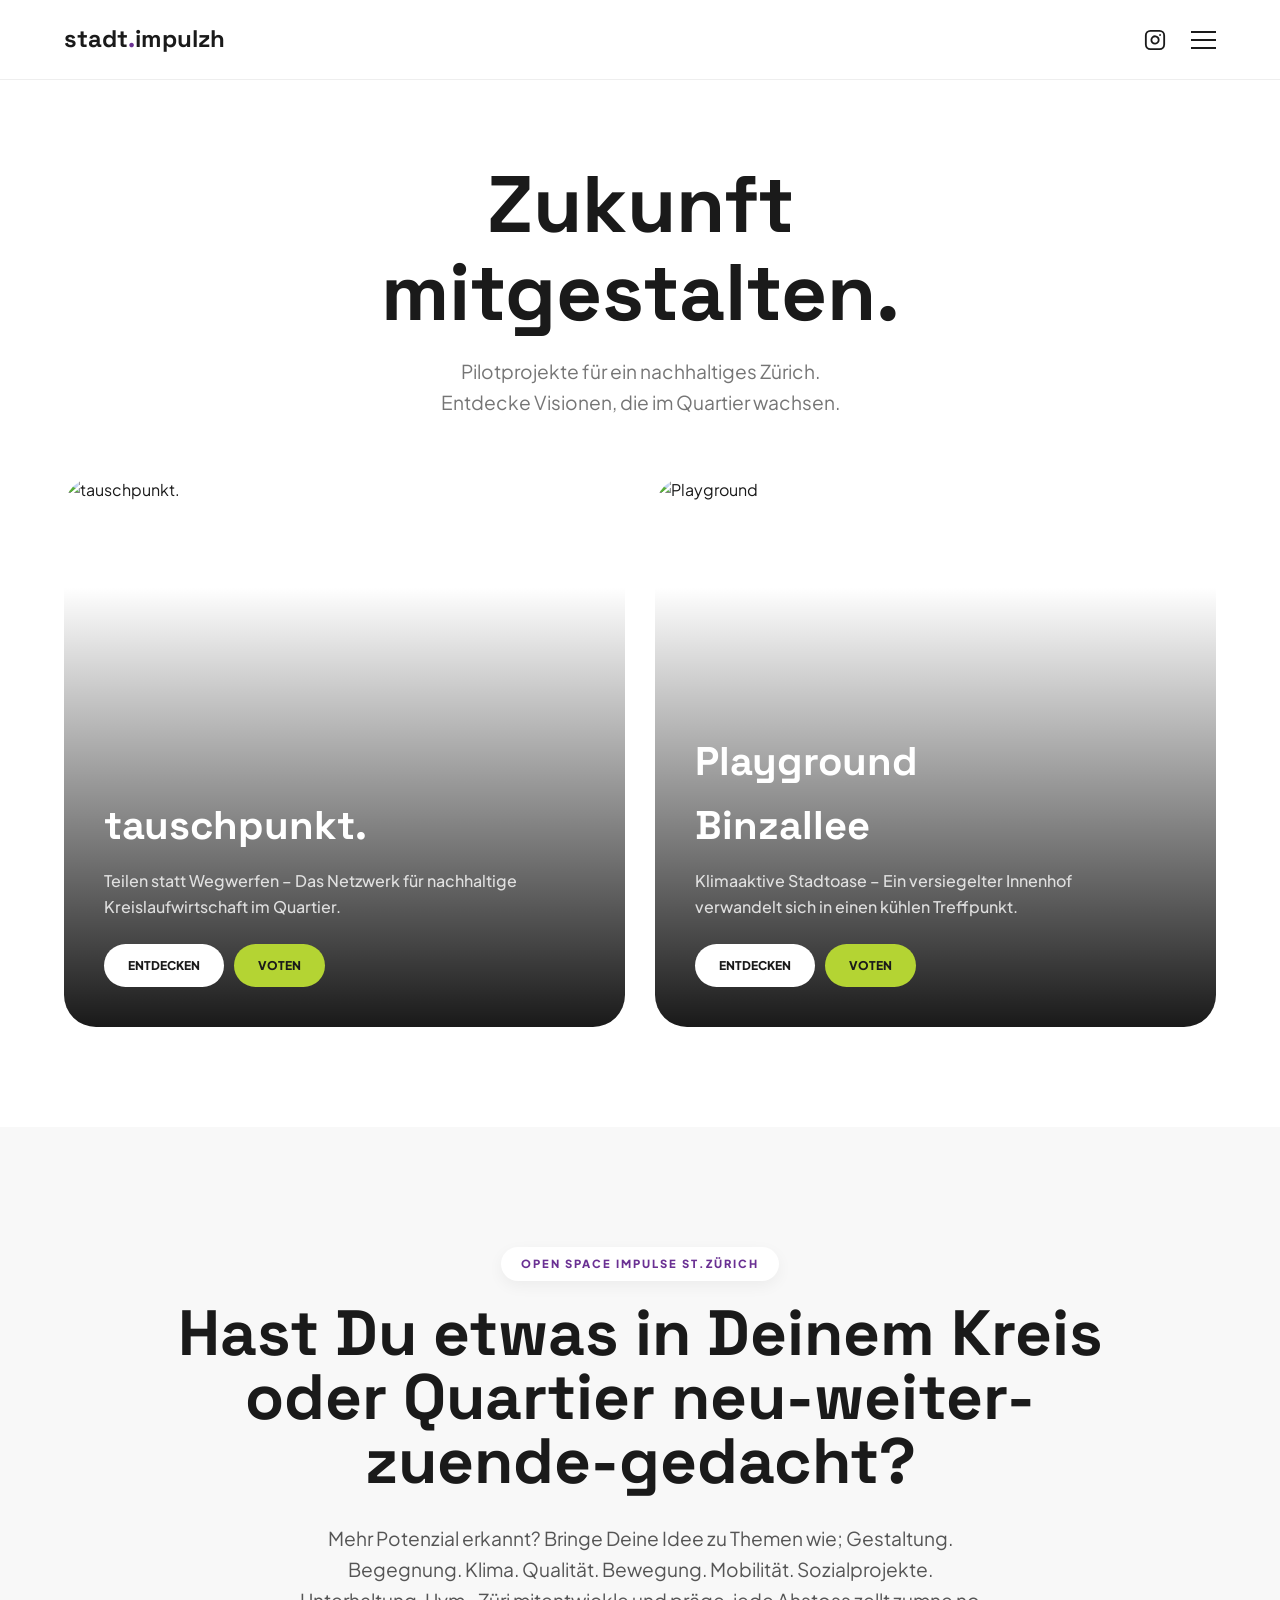
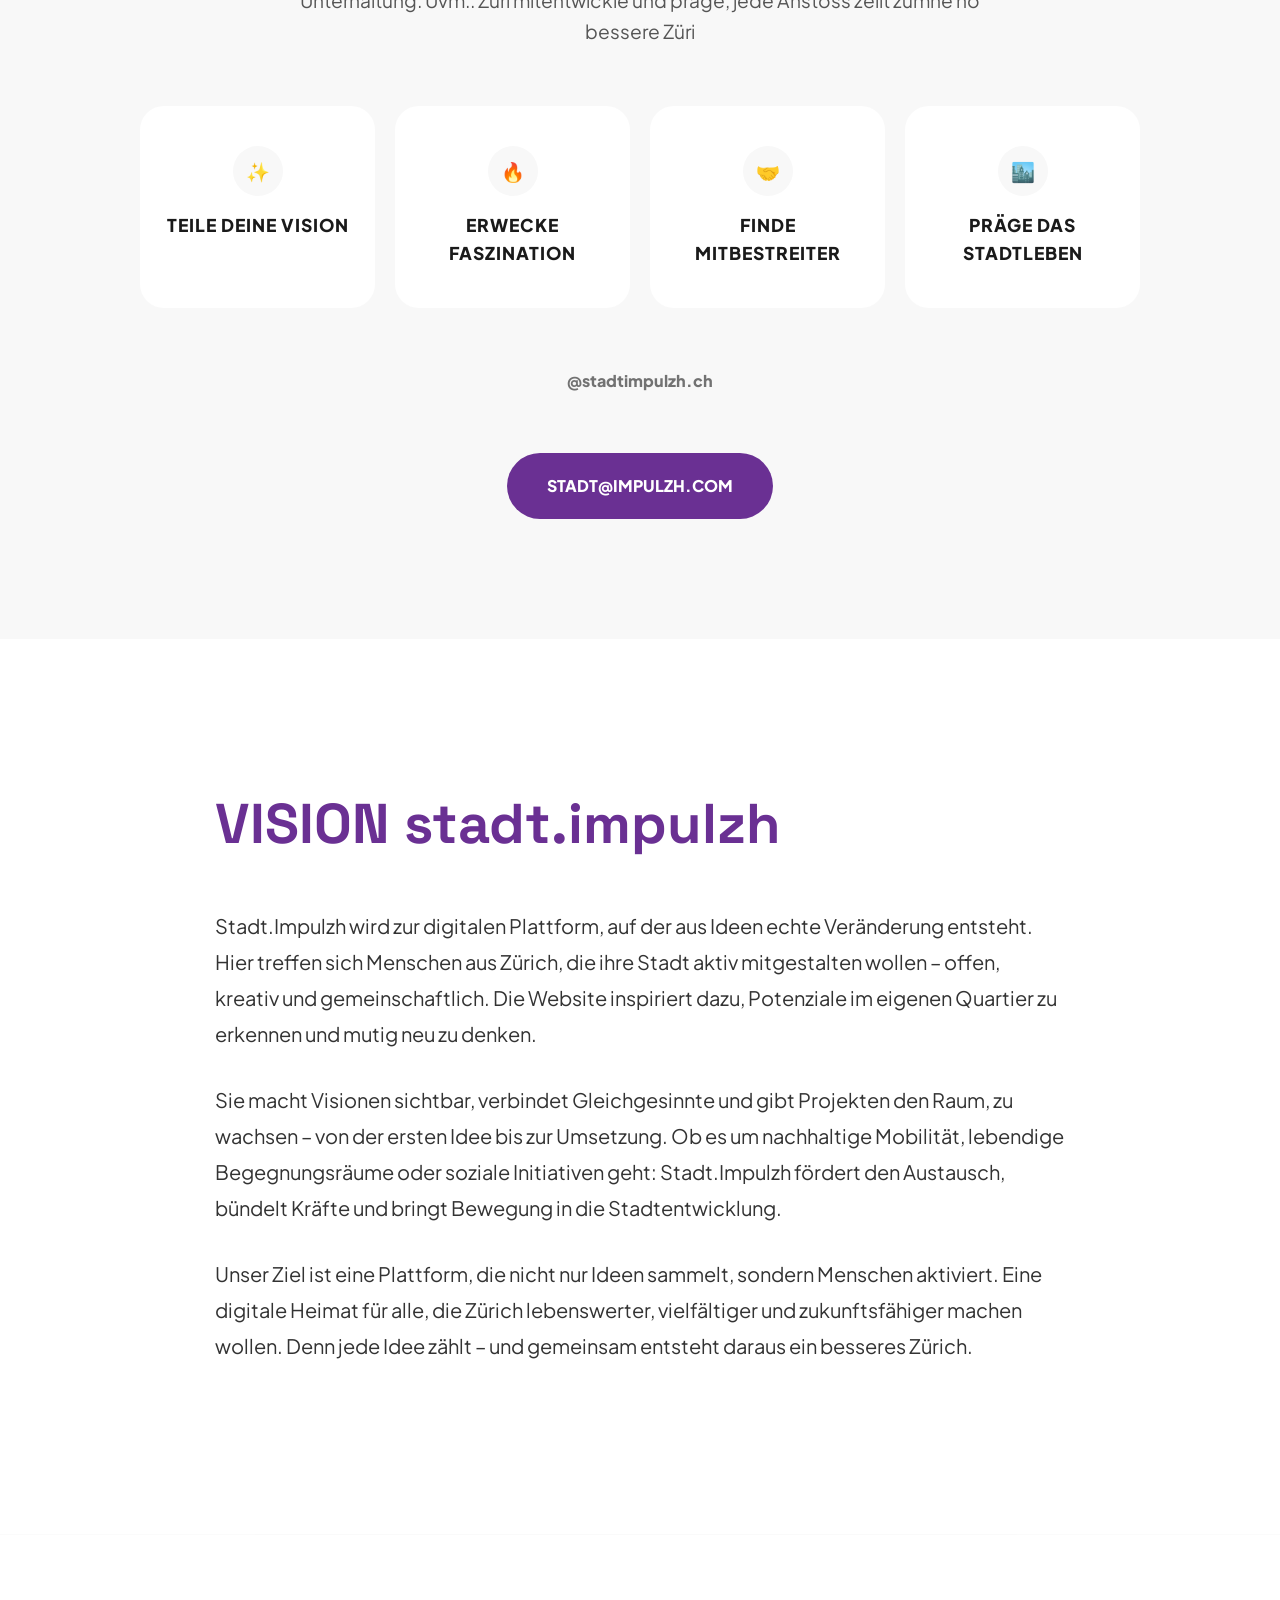
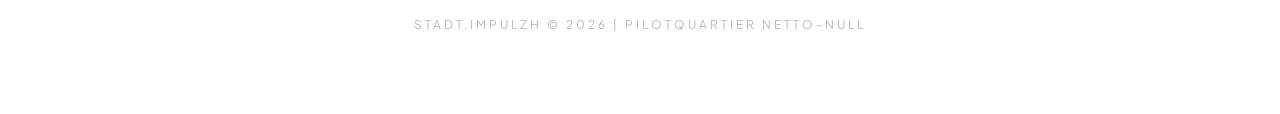
==== commit e684e819: "Update index.html" ====
--- a/index.html
+++ b/index.html
@@ -65,11 +65,12 @@
             cursor: pointer; display: flex; flex-direction: column; justify-content: flex-end; padding: 40px;
             transition: transform 0.6s cubic-bezier(0.165, 0.84, 0.44, 1);
         }
-        .preview-card:hover { transform: scale(0.98); }
         .preview-card img { position: absolute; inset: 0; width: 100%; height: 100%; object-fit: cover; z-index: -2; transition: 0.6s; }
-        .preview-card:hover img { transform: scale(1.1); }
-        .preview-card::before { content: ''; position: absolute; inset: 0; background: linear-gradient(to top, rgba(0,0,0,0.8) 0%, transparent 60%); z-index: -1; }
-        .preview-card h2 { font-family: 'Space Grotesk'; color: white; font-size: 2.5rem; margin-bottom: 20px; }
+        .preview-card:hover img { transform: scale(1.05); }
+        .preview-card::before { content: ''; position: absolute; inset: 0; background: linear-gradient(to top, rgba(0,0,0,0.9) 0%, transparent 80%); z-index: -1; }
+        
+        .preview-card h2 { font-family: 'Space Grotesk'; color: white; font-size: 2.5rem; margin-bottom: 10px; }
+        .preview-card .catcher { color: rgba(255,255,255,0.8); font-size: 1rem; margin-bottom: 25px; max-width: 90%; font-weight: 500; }
         
         .card-btns { display: flex; gap: 10px; }
         .btn-s { padding: 12px 24px; border-radius: 50px; font-weight: 800; text-transform: uppercase; font-size: 0.75rem; text-decoration: none; border: none; cursor: pointer; }
@@ -86,7 +87,7 @@
         .project-header { margin-bottom: 60px; }
         .project-header h2 { font-family: 'Space Grotesk'; font-size: clamp(3rem, 10vw, 6rem); line-height: 0.9; margin-bottom: 20px; }
         
-        .project-layout { display: grid; grid-template-columns: 1.2fr 0.8fr; gap: 60px; align-items: start; }
+        .project-layout { display: grid; grid-template-columns: 1.1fr 0.9fr; gap: 60px; align-items: start; }
         
         .project-main-content h3 { font-family: 'Space Grotesk'; font-size: 1.8rem; margin: 40px 0 20px; color: var(--purple); position: relative; }
         .project-main-content h3::after { content: ''; position: absolute; left: 0; bottom: -5px; width: 40px; height: 3px; background: var(--lime); }
@@ -94,10 +95,24 @@
         .project-main-content i { display: block; border-left: 3px solid var(--lime); padding-left: 20px; margin: 30px 0; font-style: normal; opacity: 0.7; }
 
         .project-sidebar-visuals { position: sticky; top: 120px; }
-        .side-img { width: 100%; border-radius: 24px; margin-bottom: 20px; box-shadow: 0 20px 40px rgba(0,0,0,0.1); object-fit: cover; }
-        
-        /* --- SLIDER STYLES --- */
-        .slider-wrap { position: relative; width: 100%; aspect-ratio: 1/1; border-radius: 24px; overflow: hidden; margin-bottom: 20px; }
+
+        /* --- KARUSSELL --- */
+        .carousel-container { position: relative; width: 100%; aspect-ratio: 4/5; border-radius: 24px; overflow: hidden; box-shadow: 0 20px 40px rgba(0,0,0,0.1); }
+        .carousel-slides { width: 100%; height: 100%; position: relative; }
+        .carousel-slide { position: absolute; inset: 0; width: 100%; height: 100%; object-fit: cover; opacity: 0; transition: opacity 0.5s ease-in-out; }
+        .carousel-slide.active { opacity: 1; z-index: 1; }
+        
+        .carousel-btn { position: absolute; top: 50%; transform: translateY(-50%); background: rgba(255,255,255,0.8); border: none; width: 44px; height: 44px; border-radius: 50%; font-size: 1.2rem; cursor: pointer; z-index: 2; color: var(--purple); transition: 0.3s; display: flex; align-items: center; justify-content: center; box-shadow: 0 4px 10px rgba(0,0,0,0.1); }
+        .carousel-btn:hover { background: white; transform: translateY(-50%) scale(1.1); }
+        .carousel-btn.prev { left: 15px; }
+        .carousel-btn.next { right: 15px; }
+        
+        .carousel-dots { position: absolute; bottom: 20px; left: 50%; transform: translateX(-50%); display: flex; gap: 10px; z-index: 2; }
+        .dot { width: 12px; height: 12px; background: rgba(255,255,255,0.5); border-radius: 50%; cursor: pointer; transition: 0.3s; box-shadow: 0 2px 5px rgba(0,0,0,0.2); }
+        .dot.active { background: white; transform: scale(1.3); }
+
+        /* --- SLIDER (PLAYGROUND) --- */
+        .slider-wrap { position: relative; width: 100%; aspect-ratio: 1/1; border-radius: 24px; overflow: hidden; }
         .slider-img { position: absolute; inset: 0; width: 100%; height: 100%; object-fit: cover; }
         #slider-front { clip-path: polygon(0 0, 50% 0, 50% 100%, 0 100%); }
         .slider-bar { position: absolute; top: 0; left: 50%; width: 2px; height: 100%; background: white; transform: translateX(-50%); pointer-events: none; }
@@ -106,16 +121,20 @@
         .slider-input { position: absolute; inset: 0; opacity: 0; cursor: ew-resize; width: 100%; }
 
         .detail-cta { margin-top: 40px; display: inline-block; padding: 20px 40px; border-radius: 50px; background: var(--purple); color: white; text-decoration: none; font-weight: 800; text-transform: uppercase; transition: 0.3s; }
-        .detail-cta:hover { transform: translateY(-5px); box-shadow: 0 10px 20px rgba(106, 48, 147, 0.2); }
 
         /* --- MITWIRKEN --- */
-        #mitwirken { padding: 120px 5%; background: var(--gray); position: relative; }
-        .mitwirken-container { max-width: 900px; margin: 0 auto; text-align: center; }
-        .mitwirken-container h2 { font-family: 'Space Grotesk'; font-size: clamp(3rem, 8vw, 4.5rem); margin-bottom: 30px; }
-        
-        .modern-list { list-style: none; display: inline-block; text-align: left; margin: 40px 0; }
-        .modern-list li { font-size: 1.5rem; font-weight: 800; margin-bottom: 20px; display: flex; align-items: center; gap: 20px; }
-        .modern-list li::before { content: ''; width: 30px; height: 4px; background: var(--lime); display: inline-block; border-radius: 2px; }
+        #mitwirken { padding: 120px 5%; background: var(--gray); overflow: hidden; }
+        .mitwirken-container { max-width: 1000px; margin: 0 auto; text-align: center; }
+        .mitwirken-tag { display: inline-block; padding: 8px 20px; background: white; border-radius: 50px; font-weight: 800; font-size: 0.7rem; text-transform: uppercase; letter-spacing: 2px; color: var(--purple); margin-bottom: 20px; box-shadow: 0 5px 15px rgba(0,0,0,0.05); }
+        .mitwirken-container h2 { font-family: 'Space Grotesk'; font-size: clamp(2.5rem, 8vw, 4rem); margin-bottom: 30px; line-height: 1; }
+        .mitwirken-intro { font-size: 1.2rem; max-width: 700px; margin: 0 auto 60px; color: #555; }
+
+        .action-grid { display: grid; grid-template-columns: repeat(auto-fit, minmax(200px, 1fr)); gap: 20px; margin-bottom: 60px; }
+        .action-card { background: white; padding: 40px 20px; border-radius: 24px; transition: 0.4s cubic-bezier(0.175, 0.885, 0.32, 1.275); display: flex; flex-direction: column; align-items: center; gap: 15px; cursor: default; }
+        .action-card:hover { transform: translateY(-10px); background: var(--purple); color: white; }
+        .action-card span { font-weight: 800; font-size: 1.1rem; text-transform: uppercase; letter-spacing: 1px; }
+        .action-card .icon-circle { width: 50px; height: 50px; border-radius: 50%; background: var(--gray); display: flex; align-items: center; justify-content: center; font-size: 1.2rem; transition: 0.3s; }
+        .action-card:hover .icon-circle { background: rgba(255,255,255,0.2); transform: rotate(15deg); }
 
         /* --- VISION SEKTION --- */
         #vision { padding: 140px 5%; background: white; }
@@ -161,6 +180,7 @@
             <div class="preview-card" onclick="openProject('tauschpunkt')">
                 <img src="Bild.tauschpunkt1.png" alt="tauschpunkt.">
                 <h2>tauschpunkt.</h2>
+                <p class="catcher">Teilen statt Wegwerfen – Das Netzwerk für nachhaltige Kreislaufwirtschaft im Quartier.</p>
                 <div class="card-btns">
                     <span class="btn-s btn-white">Entdecken</span>
                     <a href="https://mitwirken.stadt-zuerich.ch/processes/pilotquartier/f/664/proposals/2298" target="_blank" class="btn-s btn-lime" onclick="event.stopPropagation()">Voten</a>
@@ -170,6 +190,7 @@
             <div class="preview-card" onclick="openProject('playground')">
                 <img src="IMG_2031.png" alt="Playground">
                 <h2>Playground<br>Binzallee</h2>
+                <p class="catcher">Klimaaktive Stadtoase – Ein versiegelter Innenhof verwandelt sich in einen kühlen Treffpunkt.</p>
                 <div class="card-btns">
                     <span class="btn-s btn-white">Entdecken</span>
                     <a href="https://mitwirken.stadt-zuerich.ch/processes/pilotquartier/f/664/proposals/2334" target="_blank" class="btn-s btn-lime" onclick="event.stopPropagation()">Voten</a>
@@ -194,12 +215,30 @@
                 <p>Eine Stadt, in der Teilen selbstverständlich ist: Öffentliche Tausch-Stationen machen es einfach, gebrauchte Dinge weiterzugeben statt wegzuwerfen – zugänglich für alle, mitten im Alltag.</p>
                 <p>So entsteht ein stadtweites Netzwerk, das Ressourcen schont, Abfall reduziert und Menschen verbindet. Aus spontanen Gesten wird eine gelebte Kultur des Teilens, die Nachbarschaften stärkt und neue Begegnungen ermöglicht.</p>
                 <p>Die Vision ist ein Zürich, in dem Kreislaufdenken sichtbar und erlebbar wird – praktisch, sozial und nachhaltig.</p>
-                
                 <a href="https://mitwirken.stadt-zuerich.ch/processes/pilotquartier/f/664/proposals/2298" target="_blank" class="detail-cta">Projekt unterstützen</a>
             </div>
+            
             <div class="project-sidebar-visuals">
-                <img src="Bild.tauschpunkt1.png" class="side-img" alt="tauschpunkt Modell">
-                <img src="Bild.tauschpunkt2.png" class="side-img" style="transform: rotate(-1deg);" alt="tauschpunkt Detailansicht">
+                <div class="carousel-container">
+                    <div class="carousel-slides">
+                        <img src="Bild.tauschpunkt1.png" class="carousel-slide active" alt="Tauschpunkt Bild 1">
+                        <img src="Bild.tauschpunkt2.png" class="carousel-slide" alt="Tauschpunkt Bild 2">
+                        <img src="Bild.tauschpunkt3.png" class="carousel-slide" alt="Tauschpunkt Bild 3">
+                        <img src="Bild.tauschpunkt4.png" class="carousel-slide" alt="Tauschpunkt Bild 4">
+                        <img src="Bild.tauschpunkt5.png" class="carousel-slide" alt="Tauschpunkt Bild 5">
+                    </div>
+                    
+                    <button class="carousel-btn prev" onclick="moveCarousel(-1)">&#10094;</button>
+                    <button class="carousel-btn next" onclick="moveCarousel(1)">&#10095;</button>
+                    
+                    <div class="carousel-dots">
+                        <span class="dot active" onclick="setCarouselSlide(0)"></span>
+                        <span class="dot" onclick="setCarouselSlide(1)"></span>
+                        <span class="dot" onclick="setCarouselSlide(2)"></span>
+                        <span class="dot" onclick="setCarouselSlide(3)"></span>
+                        <span class="dot" onclick="setCarouselSlide(4)"></span>
+                    </div>
+                </div>
             </div>
         </div>
     </section>
@@ -217,7 +256,6 @@
                 
                 <h3>Vision Playground</h3>
                 <p>Das Projekt reduziert Hitzeinseln und verbessert das Mikroklima nachhaltig. Es transformiert einen reinen Durchgangsraum in einen lebendigen, generationenübergreifenden Treffpunkt und schafft eine neue dreidimensionale Raumqualität im Quartier.</p>
-                
                 <a href="https://mitwirken.stadt-zuerich.ch/processes/pilotquartier/f/664/proposals/2334" target="_blank" class="detail-cta">Jetzt Voten</a>
             </div>
             <div class="project-sidebar-visuals">
@@ -237,16 +275,32 @@
 
     <section id="mitwirken">
         <div class="mitwirken-container">
-            <h2>Mitwirken.</h2>
-            <p>Hast Du etwas in Deinem Kreis oder Quartier neu, weiter oder zu Ende gedacht? Mehr Potenzial erkannt? <br>Bringe Deine Idee ein. Züri mitentwickeln und prägen!</p>
-            <ul class="modern-list">
-                <li>Teile Deine Vision</li>
-                <li>Erwecke Faszination</li>
-                <li>Finde Mitbestreiter</li>
-                <li>Präge das Stadtleben</li>
-            </ul>
+            <div class="mitwirken-tag">Open Space Impulse St.Zürich</div>
+            <h2>Hast Du etwas in Deinem Kreis oder Quartier neu-weiter-zuende-gedacht?</h2>
+            <p class="mitwirken-intro">Mehr Potenzial erkannt? Bringe Deine Idee zu Themen wie; Gestaltung. Begegnung. Klima. Qualität. Bewegung. Mobilität. Sozialprojekte. Unterhaltung. Uvm.. Züri mitentwickle und präge, jede Ahstoss zellt zumne no bessere Züri</p>
+            
+            <div class="action-grid">
+                <div class="action-card">
+                    <div class="icon-circle">✨</div>
+                    <span>Teile Deine Vision</span>
+                </div>
+                <div class="action-card">
+                    <div class="icon-circle">🔥</div>
+                    <span>Erwecke Faszination</span>
+                </div>
+                <div class="action-card">
+                    <div class="icon-circle">🤝</div>
+                    <span>Finde Mitbestreiter</span>
+                </div>
+                <div class="action-card">
+                    <div class="icon-circle">🏙️</div>
+                    <span>Präge das Stadtleben</span>
+                </div>
+            </div>
+
             <div style="margin-top: 40px;">
-                <a href="mailto:stadt@impulzh.com" class="detail-cta">Idee einreichen</a>
+                <p style="margin-bottom: 20px; opacity: 0.6; font-weight: 800;">@stadtimpulzh.ch</p>
+                <a href="mailto:stadt@impulzh.com" class="detail-cta">stadt@impulzh.com</a>
             </div>
         </div>
     </section>
@@ -284,6 +338,20 @@
             document.getElementById('slider-front').style.clipPath = `polygon(0 0, ${val}% 0, ${val}% 100%, 0 100%)`;
             document.getElementById('slider-line').style.left = `${val}%`;
         }
+        let currentSlide = 0;
+        const slides = document.querySelectorAll('.carousel-slide');
+        const dots = document.querySelectorAll('.dot');
+        function showSlide(index) {
+            if (index >= slides.length) currentSlide = 0;
+            else if (index < 0) currentSlide = slides.length - 1;
+            else currentSlide = index;
+            slides.forEach(slide => slide.classList.remove('active'));
+            dots.forEach(dot => dot.classList.remove('active'));
+            slides[currentSlide].classList.add('active');
+            dots[currentSlide].classList.add('active');
+        }
+        function moveCarousel(step) { showSlide(currentSlide + step); }
+        function setCarouselSlide(index) { showSlide(index); }
     </script>
 </body>
 </html>
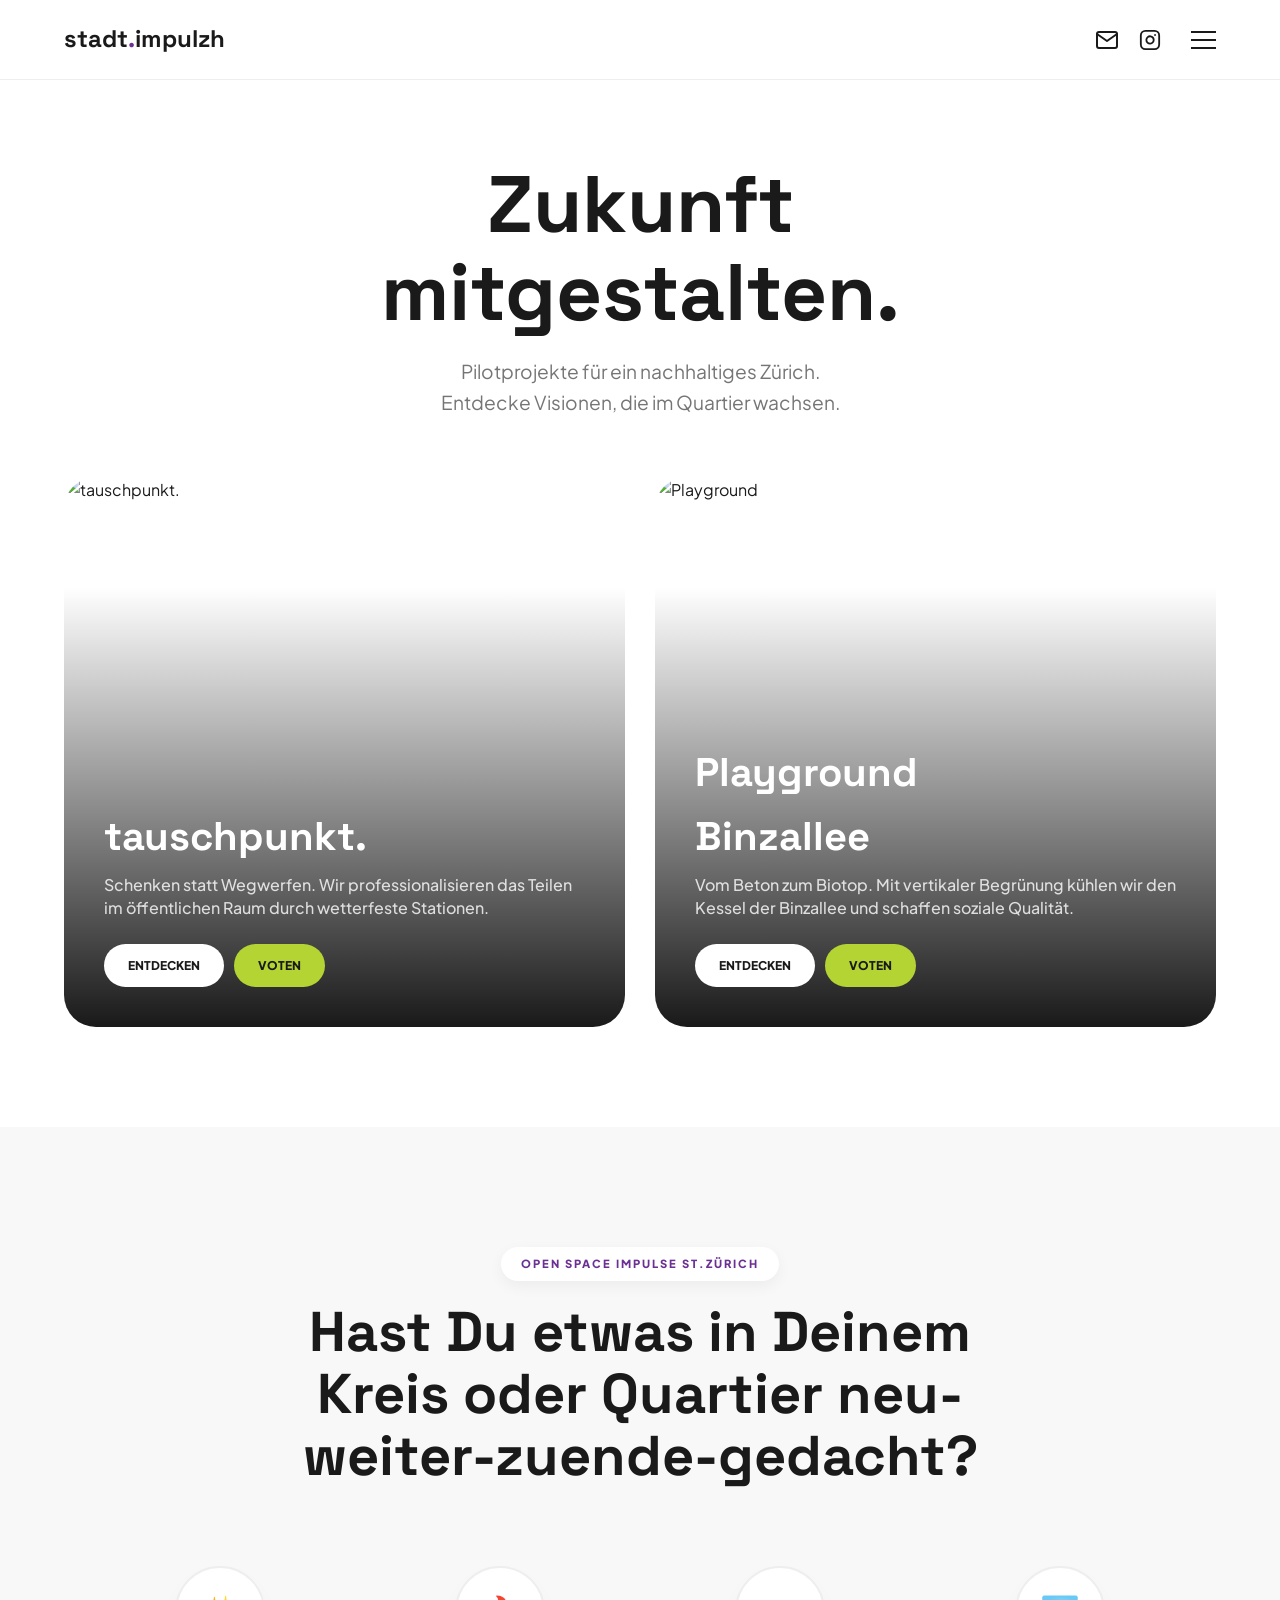
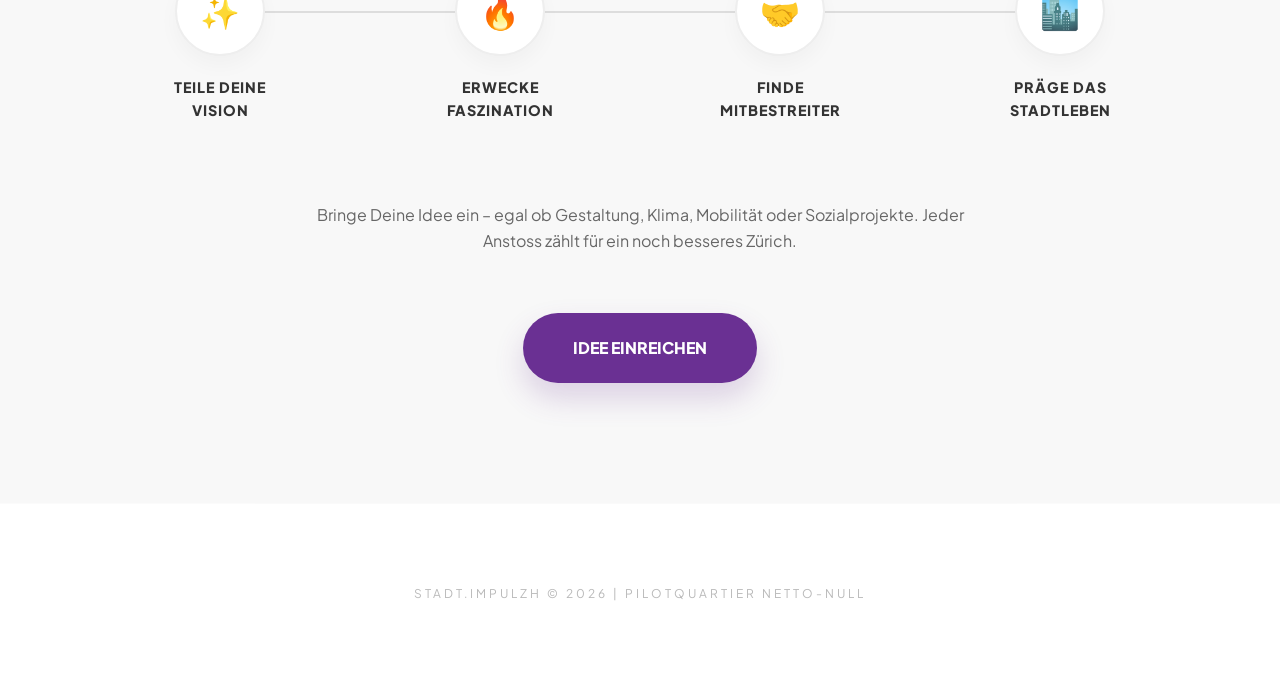
==== commit 60baacc3: "Update index.html" ====
--- a/index.html
+++ b/index.html
@@ -30,11 +30,12 @@
         .logo { font-family: 'Space Grotesk', sans-serif; font-size: 1.5rem; font-weight: 800; text-decoration: none; color: var(--text); z-index: 2001; }
         .logo span { color: var(--purple); }
 
-        .header-right { display: flex; align-items: center; gap: 25px; z-index: 2001; }
-        .insta-link { color: var(--text); transition: 0.3s; display: flex; align-items: center; }
-        .insta-link:hover { color: var(--insta); transform: scale(1.1); }
-
-        .menu-toggle { cursor: pointer; width: 25px; height: 18px; position: relative; }
+        .header-right { display: flex; align-items: center; gap: 20px; z-index: 2001; }
+        .contact-icon { color: var(--text); transition: 0.3s; display: flex; align-items: center; text-decoration: none; }
+        .contact-icon:hover { color: var(--purple); transform: scale(1.1); }
+        .insta-link:hover { color: var(--insta); }
+
+        .menu-toggle { cursor: pointer; width: 25px; height: 18px; position: relative; margin-left: 10px; }
         .hamburger, .hamburger::before, .hamburger::after { position: absolute; width: 100%; height: 2px; background: var(--text); transition: 0.3s ease; }
         .hamburger { top: 50%; transform: translateY(-50%); }
         .hamburger::before { content: ''; top: -8px; }
@@ -69,85 +70,47 @@
         .preview-card:hover img { transform: scale(1.05); }
         .preview-card::before { content: ''; position: absolute; inset: 0; background: linear-gradient(to top, rgba(0,0,0,0.9) 0%, transparent 80%); z-index: -1; }
         
-        .preview-card h2 { font-family: 'Space Grotesk'; color: white; font-size: 2.5rem; margin-bottom: 10px; }
-        .preview-card .catcher { color: rgba(255,255,255,0.8); font-size: 1rem; margin-bottom: 25px; max-width: 90%; font-weight: 500; }
+        .preview-card h2 { font-family: 'Space Grotesk'; color: white; font-size: 2.5rem; margin-bottom: 5px; }
+        .preview-card .catcher { color: rgba(255,255,255,0.8); font-size: 1rem; margin-bottom: 25px; line-height: 1.4; font-weight: 500; }
         
         .card-btns { display: flex; gap: 10px; }
         .btn-s { padding: 12px 24px; border-radius: 50px; font-weight: 800; text-transform: uppercase; font-size: 0.75rem; text-decoration: none; border: none; cursor: pointer; }
         .btn-white { background: white; color: var(--text); }
         .btn-lime { background: var(--lime); color: var(--text); }
 
-        /* --- DETAIL VIEWS --- */
+        /* --- MITWIRKEN (PROCESS DESIGN) --- */
+        #mitwirken { padding: 120px 5%; background: var(--gray); text-align: center; }
+        .mitwirken-container { max-width: 1100px; margin: 0 auto; }
+        .mitwirken-tag { display: inline-block; padding: 8px 20px; background: white; border-radius: 50px; font-weight: 800; font-size: 0.7rem; text-transform: uppercase; letter-spacing: 2px; color: var(--purple); margin-bottom: 20px; box-shadow: 0 5px 15px rgba(0,0,0,0.05); }
+        .mitwirken-container h2 { font-family: 'Space Grotesk'; font-size: clamp(2rem, 5vw, 3.5rem); margin-bottom: 30px; line-height: 1.1; max-width: 800px; margin-left: auto; margin-right: auto; }
+        
+        /* Der "Prozess" Pfad */
+        .process-path { display: flex; justify-content: space-between; align-items: flex-start; position: relative; margin: 80px 0; gap: 20px; }
+        .process-path::before { content: ''; position: absolute; top: 45px; left: 10%; right: 10%; height: 2px; background: #ddd; z-index: 0; }
+        
+        .process-step { flex: 1; position: relative; z-index: 1; display: flex; flex-direction: column; align-items: center; }
+        .step-icon { width: 90px; height: 90px; background: white; border: 2px solid #eee; border-radius: 50%; display: flex; align-items: center; justify-content: center; font-size: 2rem; margin-bottom: 20px; transition: 0.4s; box-shadow: 0 10px 20px rgba(0,0,0,0.03); }
+        .process-step:hover .step-icon { border-color: var(--purple); transform: translateY(-5px); color: var(--purple); }
+        .step-label { font-weight: 800; font-size: 0.9rem; text-transform: uppercase; letter-spacing: 1px; color: #333; max-width: 140px; }
+
+        .detail-cta { display: inline-block; padding: 22px 50px; border-radius: 50px; background: var(--purple); color: white; text-decoration: none; font-weight: 800; text-transform: uppercase; transition: 0.3s; margin-top: 20px; box-shadow: 0 15px 30px rgba(106, 48, 147, 0.2); }
+        .detail-cta:hover { transform: scale(1.05); background: #55267a; }
+
+        @media (max-width: 768px) {
+            .process-path { flex-direction: column; align-items: center; gap: 50px; }
+            .process-path::before { display: none; }
+        }
+
+        /* --- RESTLICHE STYLE-ELEMENTE (VON VORHER) --- */
         .detail-view { display: none; padding: 120px 5%; max-width: 1200px; margin: 0 auto; animation: fadeIn 0.8s ease; }
-        @keyframes fadeIn { from { opacity: 0; transform: translateY(20px); } to { opacity: 1; transform: translateY(0); } }
-        
-        .back-link { cursor: pointer; font-weight: 800; text-transform: uppercase; font-size: 0.75rem; margin-bottom: 40px; display: inline-flex; align-items: center; gap: 10px; opacity: 0.4; transition: 0.3s; }
-        .back-link:hover { opacity: 1; color: var(--purple); }
-
-        .project-header { margin-bottom: 60px; }
+        .back-link { cursor: pointer; font-weight: 800; text-transform: uppercase; font-size: 0.75rem; margin-bottom: 40px; display: inline-flex; align-items: center; gap: 10px; opacity: 0.4; }
         .project-header h2 { font-family: 'Space Grotesk'; font-size: clamp(3rem, 10vw, 6rem); line-height: 0.9; margin-bottom: 20px; }
-        
         .project-layout { display: grid; grid-template-columns: 1.1fr 0.9fr; gap: 60px; align-items: start; }
-        
         .project-main-content h3 { font-family: 'Space Grotesk'; font-size: 1.8rem; margin: 40px 0 20px; color: var(--purple); position: relative; }
-        .project-main-content h3::after { content: ''; position: absolute; left: 0; bottom: -5px; width: 40px; height: 3px; background: var(--lime); }
         .project-main-content p { font-size: 1.2rem; margin-bottom: 25px; color: #333; }
-        .project-main-content i { display: block; border-left: 3px solid var(--lime); padding-left: 20px; margin: 30px 0; font-style: normal; opacity: 0.7; }
-
-        .project-sidebar-visuals { position: sticky; top: 120px; }
-
-        /* --- KARUSSELL --- */
-        .carousel-container { position: relative; width: 100%; aspect-ratio: 4/5; border-radius: 24px; overflow: hidden; box-shadow: 0 20px 40px rgba(0,0,0,0.1); }
-        .carousel-slides { width: 100%; height: 100%; position: relative; }
-        .carousel-slide { position: absolute; inset: 0; width: 100%; height: 100%; object-fit: cover; opacity: 0; transition: opacity 0.5s ease-in-out; }
-        .carousel-slide.active { opacity: 1; z-index: 1; }
-        
-        .carousel-btn { position: absolute; top: 50%; transform: translateY(-50%); background: rgba(255,255,255,0.8); border: none; width: 44px; height: 44px; border-radius: 50%; font-size: 1.2rem; cursor: pointer; z-index: 2; color: var(--purple); transition: 0.3s; display: flex; align-items: center; justify-content: center; box-shadow: 0 4px 10px rgba(0,0,0,0.1); }
-        .carousel-btn:hover { background: white; transform: translateY(-50%) scale(1.1); }
-        .carousel-btn.prev { left: 15px; }
-        .carousel-btn.next { right: 15px; }
-        
-        .carousel-dots { position: absolute; bottom: 20px; left: 50%; transform: translateX(-50%); display: flex; gap: 10px; z-index: 2; }
-        .dot { width: 12px; height: 12px; background: rgba(255,255,255,0.5); border-radius: 50%; cursor: pointer; transition: 0.3s; box-shadow: 0 2px 5px rgba(0,0,0,0.2); }
-        .dot.active { background: white; transform: scale(1.3); }
-
-        /* --- SLIDER (PLAYGROUND) --- */
-        .slider-wrap { position: relative; width: 100%; aspect-ratio: 1/1; border-radius: 24px; overflow: hidden; }
-        .slider-img { position: absolute; inset: 0; width: 100%; height: 100%; object-fit: cover; }
-        #slider-front { clip-path: polygon(0 0, 50% 0, 50% 100%, 0 100%); }
-        .slider-bar { position: absolute; top: 0; left: 50%; width: 2px; height: 100%; background: white; transform: translateX(-50%); pointer-events: none; }
-        .slider-handle { position: absolute; top: 50%; left: 50%; transform: translate(-50%, -50%); width: 44px; height: 44px; background: white; border-radius: 50%; display: flex; align-items: center; justify-content: center; box-shadow: 0 0 20px rgba(0,0,0,0.2); }
-        .slider-handle svg { width: 18px; stroke: var(--purple); }
-        .slider-input { position: absolute; inset: 0; opacity: 0; cursor: ew-resize; width: 100%; }
-
-        .detail-cta { margin-top: 40px; display: inline-block; padding: 20px 40px; border-radius: 50px; background: var(--purple); color: white; text-decoration: none; font-weight: 800; text-transform: uppercase; transition: 0.3s; }
-
-        /* --- MITWIRKEN --- */
-        #mitwirken { padding: 120px 5%; background: var(--gray); overflow: hidden; }
-        .mitwirken-container { max-width: 1000px; margin: 0 auto; text-align: center; }
-        .mitwirken-tag { display: inline-block; padding: 8px 20px; background: white; border-radius: 50px; font-weight: 800; font-size: 0.7rem; text-transform: uppercase; letter-spacing: 2px; color: var(--purple); margin-bottom: 20px; box-shadow: 0 5px 15px rgba(0,0,0,0.05); }
-        .mitwirken-container h2 { font-family: 'Space Grotesk'; font-size: clamp(2.5rem, 8vw, 4rem); margin-bottom: 30px; line-height: 1; }
-        .mitwirken-intro { font-size: 1.2rem; max-width: 700px; margin: 0 auto 60px; color: #555; }
-
-        .action-grid { display: grid; grid-template-columns: repeat(auto-fit, minmax(200px, 1fr)); gap: 20px; margin-bottom: 60px; }
-        .action-card { background: white; padding: 40px 20px; border-radius: 24px; transition: 0.4s cubic-bezier(0.175, 0.885, 0.32, 1.275); display: flex; flex-direction: column; align-items: center; gap: 15px; cursor: default; }
-        .action-card:hover { transform: translateY(-10px); background: var(--purple); color: white; }
-        .action-card span { font-weight: 800; font-size: 1.1rem; text-transform: uppercase; letter-spacing: 1px; }
-        .action-card .icon-circle { width: 50px; height: 50px; border-radius: 50%; background: var(--gray); display: flex; align-items: center; justify-content: center; font-size: 1.2rem; transition: 0.3s; }
-        .action-card:hover .icon-circle { background: rgba(255,255,255,0.2); transform: rotate(15deg); }
-
-        /* --- VISION SEKTION --- */
-        #vision { padding: 140px 5%; background: white; }
-        .vision-container { max-width: 850px; margin: 0 auto; }
-        .vision-container h2 { font-family: 'Space Grotesk'; font-size: clamp(2.5rem, 5vw, 3.5rem); margin-bottom: 40px; color: var(--purple); }
-        .vision-container p { font-size: 1.25rem; margin-bottom: 30px; line-height: 1.8; color: #333; }
-
         footer { padding: 80px 5%; text-align: center; font-size: 0.75rem; opacity: 0.3; letter-spacing: 3px; text-transform: uppercase; border-top: 1px solid #f0f0f0; }
 
-        @media (max-width: 900px) {
-            .project-layout { grid-template-columns: 1fr; }
-            .project-sidebar-visuals { position: relative; top: 0; margin-top: 40px; }
-        }
+        /* Slider & Karussell Styles hier einfügen wie im vorherigen Code... */
     </style>
 </head>
 <body>
@@ -155,7 +118,10 @@
     <header>
         <a href="#" onclick="showOverview()" class="logo">stadt<span>.</span>impulzh</a>
         <div class="header-right">
-            <a href="https://www.instagram.com/stadt.impulzh" target="_blank" class="insta-link">
+            <a href="mailto:stadt@impulzh.com" class="contact-icon" title="Email schreiben">
+                <svg width="24" height="24" viewBox="0 0 24 24" fill="none" stroke="currentColor" stroke-width="2" stroke-linecap="round" stroke-linejoin="round"><path d="M4 4h16c1.1 0 2 .9 2 2v12c0 1.1-.9 2-2 2H4c-1.1 0-2-.9-2-2V6c0-1.1.9-2 2-2z"></path><polyline points="22,6 12,13 2,6"></polyline></svg>
+            </a>
+            <a href="https://www.instagram.com/stadt.impulzh" target="_blank" class="contact-icon insta-link" title="Instagram">
                 <svg width="22" height="22" viewBox="0 0 24 24" fill="none" stroke="currentColor" stroke-width="2" stroke-linecap="round" stroke-linejoin="round"><rect x="2" y="2" width="20" height="20" rx="5" ry="5"></rect><path d="M16 11.37A4 4 0 1 1 12.63 8 4 4 0 0 1 16 11.37z"></path><line x1="17.5" y1="6.5" x2="17.51" y2="6.5"></line></svg>
             </a>
             <div class="menu-toggle" onclick="toggleMenu()">
@@ -180,7 +146,7 @@
             <div class="preview-card" onclick="openProject('tauschpunkt')">
                 <img src="Bild.tauschpunkt1.png" alt="tauschpunkt.">
                 <h2>tauschpunkt.</h2>
-                <p class="catcher">Teilen statt Wegwerfen – Das Netzwerk für nachhaltige Kreislaufwirtschaft im Quartier.</p>
+                <p class="catcher">Schenken statt Wegwerfen. Wir professionalisieren das Teilen im öffentlichen Raum durch wetterfeste Stationen.</p>
                 <div class="card-btns">
                     <span class="btn-s btn-white">Entdecken</span>
                     <a href="https://mitwirken.stadt-zuerich.ch/processes/pilotquartier/f/664/proposals/2298" target="_blank" class="btn-s btn-lime" onclick="event.stopPropagation()">Voten</a>
@@ -190,7 +156,7 @@
             <div class="preview-card" onclick="openProject('playground')">
                 <img src="IMG_2031.png" alt="Playground">
                 <h2>Playground<br>Binzallee</h2>
-                <p class="catcher">Klimaaktive Stadtoase – Ein versiegelter Innenhof verwandelt sich in einen kühlen Treffpunkt.</p>
+                <p class="catcher">Vom Beton zum Biotop. Mit vertikaler Begrünung kühlen wir den Kessel der Binzallee und schaffen soziale Qualität.</p>
                 <div class="card-btns">
                     <span class="btn-s btn-white">Entdecken</span>
                     <a href="https://mitwirken.stadt-zuerich.ch/processes/pilotquartier/f/664/proposals/2334" target="_blank" class="btn-s btn-lime" onclick="event.stopPropagation()">Voten</a>
@@ -198,119 +164,34 @@
             </div>
         </section>
     </div>
-
-    <section id="tauschpunkt" class="detail-view">
-        <span class="back-link" onclick="showOverview()">← Zurück zur Übersicht</span>
-        <div class="project-header">
-            <h2>tauschpunkt<span>.</span></h2>
-        </div>
-        <div class="project-layout">
-            <div class="project-main-content">
-                <h3>Konzeptbeschreibung</h3>
-                <p>„tauschpunkt.“ steht für einfache Tausch-Stationen im öffentlichen Raum, an denen gebrauchte Alltagsgegenstände gratis weitergegeben werden können. Die Idee baut auf der bestehenden Praxis von „Gratis“-Objekten auf der Strasse auf und entwickelt sie weiter – mit wettergeschützter, klar gestalteter und legaler Infrastruktur.</p>
-                <p>Ein Netzwerk solcher Stationen fördert Ressourcenschonung, Kreislaufwirtschaft und nachbarschaftlichen Austausch. Gleichzeitig entsteht ein offenes Sharing-System für die ganze Stadt, das nachhaltiges Handeln sichtbar und einfach macht.</p>
-                <i>Das Konzept wurde im Rahmen einer Diplomarbeit im Studiengang HF Produktdesign an der SfGZ entwickelt.</i>
-
-                <h3>Vision tauschpunkt</h3>
-                <p>Eine Stadt, in der Teilen selbstverständlich ist: Öffentliche Tausch-Stationen machen es einfach, gebrauchte Dinge weiterzugeben statt wegzuwerfen – zugänglich für alle, mitten im Alltag.</p>
-                <p>So entsteht ein stadtweites Netzwerk, das Ressourcen schont, Abfall reduziert und Menschen verbindet. Aus spontanen Gesten wird eine gelebte Kultur des Teilens, die Nachbarschaften stärkt und neue Begegnungen ermöglicht.</p>
-                <p>Die Vision ist ein Zürich, in dem Kreislaufdenken sichtbar und erlebbar wird – praktisch, sozial und nachhaltig.</p>
-                <a href="https://mitwirken.stadt-zuerich.ch/processes/pilotquartier/f/664/proposals/2298" target="_blank" class="detail-cta">Projekt unterstützen</a>
-            </div>
-            
-            <div class="project-sidebar-visuals">
-                <div class="carousel-container">
-                    <div class="carousel-slides">
-                        <img src="Bild.tauschpunkt1.png" class="carousel-slide active" alt="Tauschpunkt Bild 1">
-                        <img src="Bild.tauschpunkt2.png" class="carousel-slide" alt="Tauschpunkt Bild 2">
-                        <img src="Bild.tauschpunkt3.png" class="carousel-slide" alt="Tauschpunkt Bild 3">
-                        <img src="Bild.tauschpunkt4.png" class="carousel-slide" alt="Tauschpunkt Bild 4">
-                        <img src="Bild.tauschpunkt5.png" class="carousel-slide" alt="Tauschpunkt Bild 5">
-                    </div>
-                    
-                    <button class="carousel-btn prev" onclick="moveCarousel(-1)">&#10094;</button>
-                    <button class="carousel-btn next" onclick="moveCarousel(1)">&#10095;</button>
-                    
-                    <div class="carousel-dots">
-                        <span class="dot active" onclick="setCarouselSlide(0)"></span>
-                        <span class="dot" onclick="setCarouselSlide(1)"></span>
-                        <span class="dot" onclick="setCarouselSlide(2)"></span>
-                        <span class="dot" onclick="setCarouselSlide(3)"></span>
-                        <span class="dot" onclick="setCarouselSlide(4)"></span>
-                    </div>
-                </div>
-            </div>
-        </div>
-    </section>
-
-    <section id="playground" class="detail-view">
-        <span class="back-link" onclick="showOverview()">← Zurück zur Übersicht</span>
-        <div class="project-header">
-            <h2>Playground<br>Binzallee<span>.</span></h2>
-        </div>
-        <div class="project-layout">
-            <div class="project-main-content">
-                <h3>Konzeptbeschreibung</h3>
-                <p>Der bestehende Innenhof weist eine hohe Versiegelung, starke sommerliche Aufheizung und geringe Aufenthaltsqualität auf. Gleichzeitig besteht ein grosses Potenzial für eine klimawirksame und sozial aktivierende Veränderung dieser Fläche.</p>
-                <p>Der Hof wird zu einem klimaaktiven, multifunktionalen Stadtraum entwickelt – durch die Kombination von klimawirksamer Bodenfläche (helle Farben zur Reduktion der Oberflächentemperatur) und einer schwebenden Begrünungsstruktur. Eine bepflanzte Seilstruktur auf ca. 6–7 m Höhe bildet eine horizontale „grüne Decke“ aus Kletterpflanzen, die für Verschattung und Verdunstungskühlung sorgt.</p>
-                
-                <h3>Vision Playground</h3>
-                <p>Das Projekt reduziert Hitzeinseln und verbessert das Mikroklima nachhaltig. Es transformiert einen reinen Durchgangsraum in einen lebendigen, generationenübergreifenden Treffpunkt und schafft eine neue dreidimensionale Raumqualität im Quartier.</p>
-                <a href="https://mitwirken.stadt-zuerich.ch/processes/pilotquartier/f/664/proposals/2334" target="_blank" class="detail-cta">Jetzt Voten</a>
-            </div>
-            <div class="project-sidebar-visuals">
-                <div class="slider-wrap">
-                    <img src="IMG_2031.png" class="slider-img">
-                    <img src="IMG_2032.png" class="slider-img" id="slider-front">
-                    <div class="slider-bar" id="slider-line">
-                        <div class="slider-handle">
-                            <svg viewBox="0 0 24 24" fill="none" stroke-width="3" stroke-linecap="round" stroke-linejoin="round"><polyline points="15 18 9 12 15 6"></polyline><polyline points="9 18 15 12 9 6"></polyline></svg>
-                        </div>
-                    </div>
-                    <input type="range" min="0" max="100" value="50" class="slider-input" oninput="moveSlider(this.value)">
-                </div>
-            </div>
-        </div>
-    </section>
 
     <section id="mitwirken">
         <div class="mitwirken-container">
             <div class="mitwirken-tag">Open Space Impulse St.Zürich</div>
             <h2>Hast Du etwas in Deinem Kreis oder Quartier neu-weiter-zuende-gedacht?</h2>
-            <p class="mitwirken-intro">Mehr Potenzial erkannt? Bringe Deine Idee zu Themen wie; Gestaltung. Begegnung. Klima. Qualität. Bewegung. Mobilität. Sozialprojekte. Unterhaltung. Uvm.. Züri mitentwickle und präge, jede Ahstoss zellt zumne no bessere Züri</p>
             
-            <div class="action-grid">
-                <div class="action-card">
-                    <div class="icon-circle">✨</div>
-                    <span>Teile Deine Vision</span>
-                </div>
-                <div class="action-card">
-                    <div class="icon-circle">🔥</div>
-                    <span>Erwecke Faszination</span>
-                </div>
-                <div class="action-card">
-                    <div class="icon-circle">🤝</div>
-                    <span>Finde Mitbestreiter</span>
-                </div>
-                <div class="action-card">
-                    <div class="icon-circle">🏙️</div>
-                    <span>Präge das Stadtleben</span>
-                </div>
-            </div>
-
-            <div style="margin-top: 40px;">
-                <p style="margin-bottom: 20px; opacity: 0.6; font-weight: 800;">@stadtimpulzh.ch</p>
-                <a href="mailto:stadt@impulzh.com" class="detail-cta">stadt@impulzh.com</a>
-            </div>
-        </div>
-    </section>
-
-    <section id="vision">
-        <div class="vision-container">
-            <h2>VISION stadt.impulzh</h2>
-            <p>Stadt.Impulzh wird zur digitalen Plattform, auf der aus Ideen echte Veränderung entsteht. Hier treffen sich Menschen aus Zürich, die ihre Stadt aktiv mitgestalten wollen – offen, kreativ und gemeinschaftlich. Die Website inspiriert dazu, Potenziale im eigenen Quartier zu erkennen und mutig neu zu denken.</p>
-            <p>Sie macht Visionen sichtbar, verbindet Gleichgesinnte und gibt Projekten den Raum, zu wachsen – von der ersten Idee bis zur Umsetzung. Ob es um nachhaltige Mobilität, lebendige Begegnungsräume oder soziale Initiativen geht: Stadt.Impulzh fördert den Austausch, bündelt Kräfte und bringt Bewegung in die Stadtentwicklung.</p>
-            <p>Unser Ziel ist eine Plattform, die nicht nur Ideen sammelt, sondern Menschen aktiviert. Eine digitale Heimat für alle, die Zürich lebenswerter, vielfältiger und zukunftsfähiger machen wollen. Denn jede Idee zählt – und gemeinsam entsteht daraus ein besseres Zürich.</p>
+            <div class="process-path">
+                <div class="process-step">
+                    <div class="step-icon">✨</div>
+                    <div class="step-label">Teile Deine Vision</div>
+                </div>
+                <div class="process-step">
+                    <div class="step-icon">🔥</div>
+                    <div class="step-label">Erwecke Faszination</div>
+                </div>
+                <div class="process-step">
+                    <div class="step-icon">🤝</div>
+                    <div class="step-label">Finde Mitbestreiter</div>
+                </div>
+                <div class="process-step">
+                    <div class="step-icon">🏙️</div>
+                    <div class="step-label">Präge das Stadtleben</div>
+                </div>
+            </div>
+
+            <p style="max-width: 700px; margin: 0 auto 40px; color: #666;">Bringe Deine Idee ein – egal ob Gestaltung, Klima, Mobilität oder Sozialprojekte. Jeder Anstoss zählt für ein noch besseres Zürich.</p>
+            
+            <a href="mailto:stadt@impulzh.com" class="detail-cta">Idee einreichen</a>
         </div>
     </section>
 
@@ -325,6 +206,7 @@
         }
         function openProject(id) {
             document.getElementById('overview-section').style.display = 'none';
+            document.getElementById('mitwirken').style.display = 'none'; // Optional ausblenden
             document.querySelectorAll('.detail-view').forEach(v => v.style.display = 'none');
             document.getElementById(id).style.display = 'block';
             window.scrollTo(0,0);
@@ -332,26 +214,9 @@
         function showOverview() {
             document.querySelectorAll('.detail-view').forEach(v => v.style.display = 'none');
             document.getElementById('overview-section').style.display = 'block';
+            document.getElementById('mitwirken').style.display = 'block';
             window.scrollTo(0,0);
         }
-        function moveSlider(val) {
-            document.getElementById('slider-front').style.clipPath = `polygon(0 0, ${val}% 0, ${val}% 100%, 0 100%)`;
-            document.getElementById('slider-line').style.left = `${val}%`;
-        }
-        let currentSlide = 0;
-        const slides = document.querySelectorAll('.carousel-slide');
-        const dots = document.querySelectorAll('.dot');
-        function showSlide(index) {
-            if (index >= slides.length) currentSlide = 0;
-            else if (index < 0) currentSlide = slides.length - 1;
-            else currentSlide = index;
-            slides.forEach(slide => slide.classList.remove('active'));
-            dots.forEach(dot => dot.classList.remove('active'));
-            slides[currentSlide].classList.add('active');
-            dots[currentSlide].classList.add('active');
-        }
-        function moveCarousel(step) { showSlide(currentSlide + step); }
-        function setCarouselSlide(index) { showSlide(index); }
     </script>
 </body>
 </html>
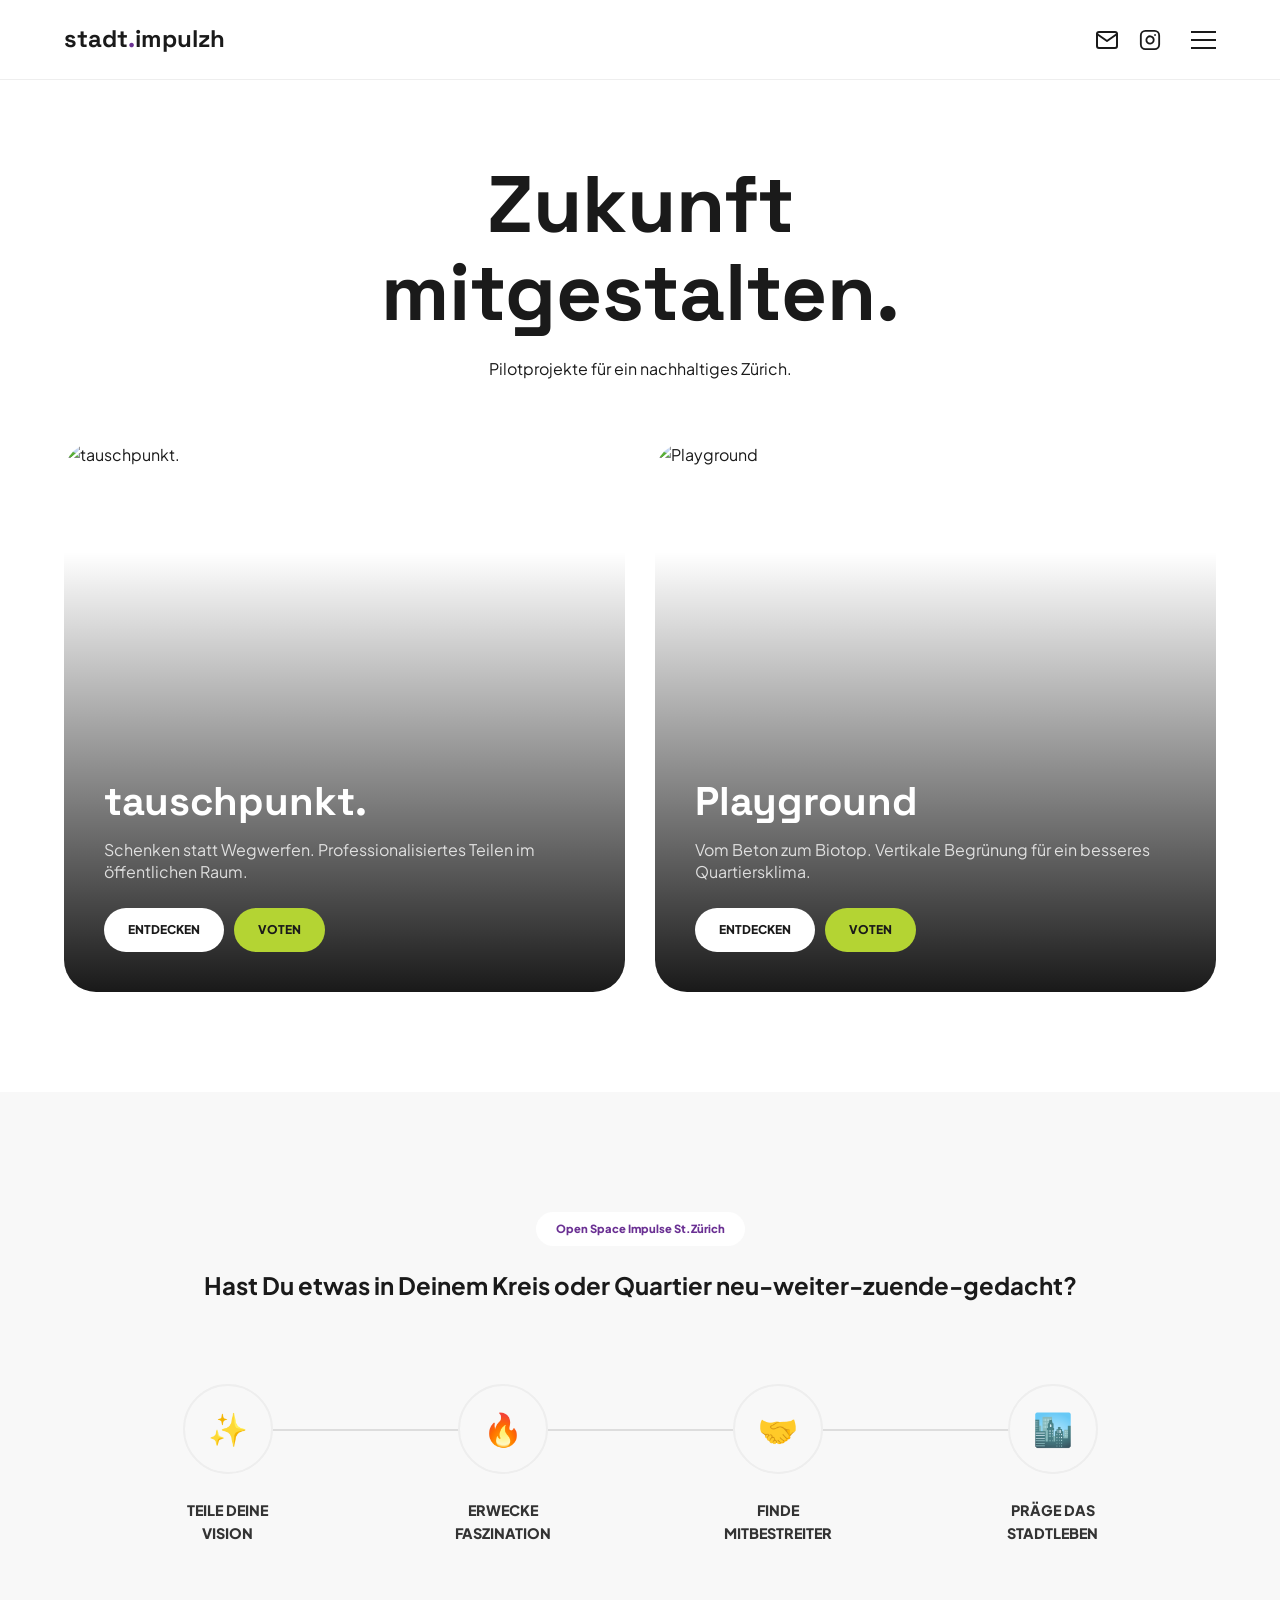
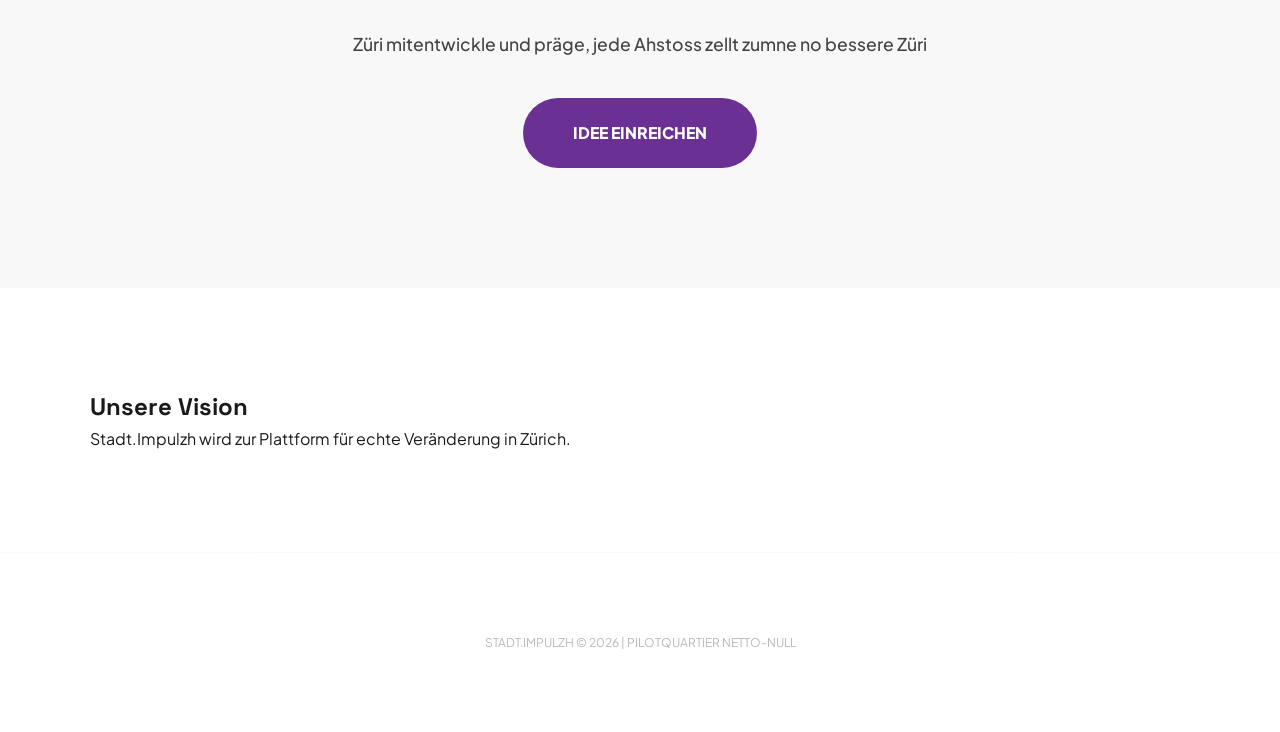
==== commit 0eb39d38: "Update index.html" ====
--- a/index.html
+++ b/index.html
@@ -33,7 +33,6 @@
         .header-right { display: flex; align-items: center; gap: 20px; z-index: 2001; }
         .contact-icon { color: var(--text); transition: 0.3s; display: flex; align-items: center; text-decoration: none; }
         .contact-icon:hover { color: var(--purple); transform: scale(1.1); }
-        .insta-link:hover { color: var(--insta); }
 
         .menu-toggle { cursor: pointer; width: 25px; height: 18px; position: relative; margin-left: 10px; }
         .hamburger, .hamburger::before, .hamburger::after { position: absolute; width: 100%; height: 2px; background: var(--text); transition: 0.3s ease; }
@@ -54,63 +53,55 @@
         .nav-menu.active { right: 0; }
         .nav-menu a { text-decoration: none; color: var(--text); font-family: 'Space Grotesk'; font-size: 2.5rem; font-weight: 800; text-transform: uppercase; }
 
-        /* --- HERO --- */
+        /* --- OVERVIEW & HERO --- */
         .hero { padding: 160px 5% 60px; text-align: center; max-width: 900px; margin: 0 auto; }
         .hero h1 { font-family: 'Space Grotesk'; font-size: clamp(3rem, 8vw, 5rem); line-height: 1.1; margin-bottom: 20px; }
-        .hero p { font-size: 1.2rem; opacity: 0.6; }
-
-        /* --- PREVIEW GRID --- */
+        
         .preview-grid { display: grid; grid-template-columns: repeat(auto-fit, minmax(320px, 1fr)); gap: 30px; padding: 0 5% 100px; max-width: 1400px; margin: 0 auto; }
         .preview-card {
             position: relative; height: 550px; border-radius: 32px; overflow: hidden;
             cursor: pointer; display: flex; flex-direction: column; justify-content: flex-end; padding: 40px;
-            transition: transform 0.6s cubic-bezier(0.165, 0.84, 0.44, 1);
         }
         .preview-card img { position: absolute; inset: 0; width: 100%; height: 100%; object-fit: cover; z-index: -2; transition: 0.6s; }
-        .preview-card:hover img { transform: scale(1.05); }
         .preview-card::before { content: ''; position: absolute; inset: 0; background: linear-gradient(to top, rgba(0,0,0,0.9) 0%, transparent 80%); z-index: -1; }
-        
         .preview-card h2 { font-family: 'Space Grotesk'; color: white; font-size: 2.5rem; margin-bottom: 5px; }
-        .preview-card .catcher { color: rgba(255,255,255,0.8); font-size: 1rem; margin-bottom: 25px; line-height: 1.4; font-weight: 500; }
+        .preview-card .catcher { color: rgba(255,255,255,0.8); font-size: 1rem; margin-bottom: 25px; line-height: 1.4; }
         
         .card-btns { display: flex; gap: 10px; }
-        .btn-s { padding: 12px 24px; border-radius: 50px; font-weight: 800; text-transform: uppercase; font-size: 0.75rem; text-decoration: none; border: none; cursor: pointer; }
+        .btn-s { padding: 12px 24px; border-radius: 50px; font-weight: 800; text-transform: uppercase; font-size: 0.75rem; text-decoration: none; cursor: pointer; }
         .btn-white { background: white; color: var(--text); }
         .btn-lime { background: var(--lime); color: var(--text); }
 
-        /* --- MITWIRKEN (PROCESS DESIGN) --- */
-        #mitwirken { padding: 120px 5%; background: var(--gray); text-align: center; }
+        /* --- MITWIRKEN & PROZESS --- */
+        #mitwirken { padding: 120px 5%; background: var(--gray); text-align: center; position: relative; }
         .mitwirken-container { max-width: 1100px; margin: 0 auto; }
-        .mitwirken-tag { display: inline-block; padding: 8px 20px; background: white; border-radius: 50px; font-weight: 800; font-size: 0.7rem; text-transform: uppercase; letter-spacing: 2px; color: var(--purple); margin-bottom: 20px; box-shadow: 0 5px 15px rgba(0,0,0,0.05); }
-        .mitwirken-container h2 { font-family: 'Space Grotesk'; font-size: clamp(2rem, 5vw, 3.5rem); margin-bottom: 30px; line-height: 1.1; max-width: 800px; margin-left: auto; margin-right: auto; }
-        
-        /* Der "Prozess" Pfad */
-        .process-path { display: flex; justify-content: space-between; align-items: flex-start; position: relative; margin: 80px 0; gap: 20px; }
+        .mitwirken-tag { display: inline-block; padding: 8px 20px; background: white; border-radius: 50px; font-weight: 800; font-size: 0.7rem; color: var(--purple); margin-bottom: 20px; }
+        
+        .process-path { display: flex; justify-content: space-between; align-items: flex-start; position: relative; margin: 80px 0; }
         .process-path::before { content: ''; position: absolute; top: 45px; left: 10%; right: 10%; height: 2px; background: #ddd; z-index: 0; }
         
         .process-step { flex: 1; position: relative; z-index: 1; display: flex; flex-direction: column; align-items: center; }
-        .step-icon { width: 90px; height: 90px; background: white; border: 2px solid #eee; border-radius: 50%; display: flex; align-items: center; justify-content: center; font-size: 2rem; margin-bottom: 20px; transition: 0.4s; box-shadow: 0 10px 20px rgba(0,0,0,0.03); }
-        .process-step:hover .step-icon { border-color: var(--purple); transform: translateY(-5px); color: var(--purple); }
-        .step-label { font-weight: 800; font-size: 0.9rem; text-transform: uppercase; letter-spacing: 1px; color: #333; max-width: 140px; }
-
-        .detail-cta { display: inline-block; padding: 22px 50px; border-radius: 50px; background: var(--purple); color: white; text-decoration: none; font-weight: 800; text-transform: uppercase; transition: 0.3s; margin-top: 20px; box-shadow: 0 15px 30px rgba(106, 48, 147, 0.2); }
-        .detail-cta:hover { transform: scale(1.05); background: #55267a; }
-
+        .step-icon { width: 90px; height: 90px; background: var(--gray); border: 2px solid #eee; border-radius: 50%; display: flex; align-items: center; justify-content: center; font-size: 2rem; margin-bottom: 20px; position: relative; z-index: 2; }
+        .step-label { font-weight: 800; font-size: 0.9rem; text-transform: uppercase; color: #333; max-width: 150px; background: var(--gray); padding: 5px 10px; position: relative; z-index: 2; }
+
+        /* Mobile Prozess-Linie */
         @media (max-width: 768px) {
-            .process-path { flex-direction: column; align-items: center; gap: 50px; }
-            .process-path::before { display: none; }
-        }
-
-        /* --- RESTLICHE STYLE-ELEMENTE (VON VORHER) --- */
+            .process-path { flex-direction: column; align-items: center; gap: 60px; }
+            .process-path::before { top: 0; bottom: 0; left: 50%; width: 2px; height: 100%; transform: translateX(-50%); }
+            .step-icon { background: var(--gray); } /* Wichtig damit die Linie hinter dem Icon verschwindet */
+        }
+
+        .zueri-teaser { max-width: 800px; margin: 0 auto 40px; font-size: 1.1rem; color: #444; font-weight: 500; }
+        .detail-cta { display: inline-block; padding: 22px 50px; border-radius: 50px; background: var(--purple); color: white; text-decoration: none; font-weight: 800; text-transform: uppercase; cursor: pointer; }
+
+        /* --- DETAIL VIEWS --- */
         .detail-view { display: none; padding: 120px 5%; max-width: 1200px; margin: 0 auto; animation: fadeIn 0.8s ease; }
+        @keyframes fadeIn { from { opacity: 0; transform: translateY(20px); } to { opacity: 1; transform: translateY(0); } }
         .back-link { cursor: pointer; font-weight: 800; text-transform: uppercase; font-size: 0.75rem; margin-bottom: 40px; display: inline-flex; align-items: center; gap: 10px; opacity: 0.4; }
-        .project-header h2 { font-family: 'Space Grotesk'; font-size: clamp(3rem, 10vw, 6rem); line-height: 0.9; margin-bottom: 20px; }
-        .project-layout { display: grid; grid-template-columns: 1.1fr 0.9fr; gap: 60px; align-items: start; }
-        .project-main-content h3 { font-family: 'Space Grotesk'; font-size: 1.8rem; margin: 40px 0 20px; color: var(--purple); position: relative; }
-        .project-main-content p { font-size: 1.2rem; margin-bottom: 25px; color: #333; }
-        footer { padding: 80px 5%; text-align: center; font-size: 0.75rem; opacity: 0.3; letter-spacing: 3px; text-transform: uppercase; border-top: 1px solid #f0f0f0; }
-
-        /* Slider & Karussell Styles hier einfügen wie im vorherigen Code... */
+        
+        #vision { padding: 100px 5%; background: white; }
+
+        footer { padding: 80px 5%; text-align: center; font-size: 0.75rem; opacity: 0.3; text-transform: uppercase; border-top: 1px solid #f0f0f0; }
     </style>
 </head>
 <body>
@@ -118,81 +109,93 @@
     <header>
         <a href="#" onclick="showOverview()" class="logo">stadt<span>.</span>impulzh</a>
         <div class="header-right">
-            <a href="mailto:stadt@impulzh.com" class="contact-icon" title="Email schreiben">
-                <svg width="24" height="24" viewBox="0 0 24 24" fill="none" stroke="currentColor" stroke-width="2" stroke-linecap="round" stroke-linejoin="round"><path d="M4 4h16c1.1 0 2 .9 2 2v12c0 1.1-.9 2-2 2H4c-1.1 0-2-.9-2-2V6c0-1.1.9-2 2-2z"></path><polyline points="22,6 12,13 2,6"></polyline></svg>
-            </a>
-            <a href="https://www.instagram.com/stadt.impulzh" target="_blank" class="contact-icon insta-link" title="Instagram">
-                <svg width="22" height="22" viewBox="0 0 24 24" fill="none" stroke="currentColor" stroke-width="2" stroke-linecap="round" stroke-linejoin="round"><rect x="2" y="2" width="20" height="20" rx="5" ry="5"></rect><path d="M16 11.37A4 4 0 1 1 12.63 8 4 4 0 0 1 16 11.37z"></path><line x1="17.5" y1="6.5" x2="17.51" y2="6.5"></line></svg>
-            </a>
-            <div class="menu-toggle" onclick="toggleMenu()">
-                <div class="hamburger"></div>
-            </div>
+            <a href="mailto:stadt@impulzh.com" class="contact-icon"><svg width="24" height="24" viewBox="0 0 24 24" fill="none" stroke="currentColor" stroke-width="2" stroke-linecap="round" stroke-linejoin="round"><path d="M4 4h16c1.1 0 2 .9 2 2v12c0 1.1-.9 2-2 2H4c-1.1 0-2-.9-2-2V6c0-1.1.9-2 2-2z"></path><polyline points="22,6 12,13 2,6"></polyline></svg></a>
+            <a href="https://www.instagram.com/stadt.impulzh" target="_blank" class="contact-icon"><svg width="22" height="22" viewBox="0 0 24 24" fill="none" stroke="currentColor" stroke-width="2" stroke-linecap="round" stroke-linejoin="round"><rect x="2" y="2" width="20" height="20" rx="5" ry="5"></rect><path d="M16 11.37A4 4 0 1 1 12.63 8 4 4 0 0 1 16 11.37z"></path><line x1="17.5" y1="6.5" x2="17.51" y2="6.5"></line></svg></a>
+            <div class="menu-toggle" onclick="toggleMenu()"><div class="hamburger"></div></div>
         </div>
         <nav class="nav-menu">
             <a href="#" onclick="toggleMenu(); showOverview()">Projekte</a>
             <a href="#mitwirken" onclick="toggleMenu()">Mitwirken</a>
             <a href="#vision" onclick="toggleMenu()">Vision</a>
-            <a href="mailto:stadt@impulzh.com" style="color: var(--purple);">Kontakt</a>
         </nav>
     </header>
 
-    <div id="overview-section">
-        <section class="hero">
-            <h1>Zukunft<br>mitgestalten.</h1>
-            <p>Pilotprojekte für ein nachhaltiges Zürich. <br>Entdecke Visionen, die im Quartier wachsen.</p>
+    <div id="main-content">
+        <div id="overview-section">
+            <section class="hero">
+                <h1>Zukunft<br>mitgestalten.</h1>
+                <p>Pilotprojekte für ein nachhaltiges Zürich.</p>
+            </section>
+
+            <section class="preview-grid">
+                <div class="preview-card" onclick="openProject('tauschpunkt')">
+                    <img src="Bild.tauschpunkt1.png" alt="tauschpunkt.">
+                    <h2>tauschpunkt.</h2>
+                    <p class="catcher">Schenken statt Wegwerfen. Professionalisiertes Teilen im öffentlichen Raum.</p>
+                    <div class="card-btns">
+                        <span class="btn-s btn-white">Entdecken</span>
+                        <a href="https://mitwirken.stadt-zuerich.ch/processes/pilotquartier/f/664/proposals/2298" target="_blank" class="btn-s btn-lime" onclick="event.stopPropagation()">Voten</a>
+                    </div>
+                </div>
+                <div class="preview-card" onclick="openProject('playground')">
+                    <img src="IMG_2031.png" alt="Playground">
+                    <h2>Playground</h2>
+                    <p class="catcher">Vom Beton zum Biotop. Vertikale Begrünung für ein besseres Quartiersklima.</p>
+                    <div class="card-btns">
+                        <span class="btn-s btn-white">Entdecken</span>
+                        <a href="https://mitwirken.stadt-zuerich.ch/processes/pilotquartier/f/664/proposals/2334" target="_blank" class="btn-s btn-lime" onclick="event.stopPropagation()">Voten</a>
+                    </div>
+                </div>
+            </section>
+        </div>
+
+        <section id="mitwirken">
+            <div class="mitwirken-container">
+                <div class="mitwirken-tag">Open Space Impulse St.Zürich</div>
+                <h2>Hast Du etwas in Deinem Kreis oder Quartier neu-weiter-zuende-gedacht?</h2>
+                
+                <div class="process-path">
+                    <div class="process-step">
+                        <div class="step-icon">✨</div>
+                        <div class="step-label">Teile Deine Vision</div>
+                    </div>
+                    <div class="process-step">
+                        <div class="step-icon">🔥</div>
+                        <div class="step-label">Erwecke Faszination</div>
+                    </div>
+                    <div class="process-step">
+                        <div class="step-icon">🤝</div>
+                        <div class="step-label">Finde Mitbestreiter</div>
+                    </div>
+                    <div class="process-step">
+                        <div class="step-icon">🏙️</div>
+                        <div class="step-label">Präge das Stadtleben</div>
+                    </div>
+                </div>
+
+                <p class="zueri-teaser">Züri mitentwickle und präge, jede Ahstoss zellt zumne no bessere Züri</p>
+                <a href="mailto:stadt@impulzh.com" class="detail-cta">Idee einreichen</a>
+            </div>
         </section>
 
-        <section class="preview-grid">
-            <div class="preview-card" onclick="openProject('tauschpunkt')">
-                <img src="Bild.tauschpunkt1.png" alt="tauschpunkt.">
-                <h2>tauschpunkt.</h2>
-                <p class="catcher">Schenken statt Wegwerfen. Wir professionalisieren das Teilen im öffentlichen Raum durch wetterfeste Stationen.</p>
-                <div class="card-btns">
-                    <span class="btn-s btn-white">Entdecken</span>
-                    <a href="https://mitwirken.stadt-zuerich.ch/processes/pilotquartier/f/664/proposals/2298" target="_blank" class="btn-s btn-lime" onclick="event.stopPropagation()">Voten</a>
-                </div>
-            </div>
-
-            <div class="preview-card" onclick="openProject('playground')">
-                <img src="IMG_2031.png" alt="Playground">
-                <h2>Playground<br>Binzallee</h2>
-                <p class="catcher">Vom Beton zum Biotop. Mit vertikaler Begrünung kühlen wir den Kessel der Binzallee und schaffen soziale Qualität.</p>
-                <div class="card-btns">
-                    <span class="btn-s btn-white">Entdecken</span>
-                    <a href="https://mitwirken.stadt-zuerich.ch/processes/pilotquartier/f/664/proposals/2334" target="_blank" class="btn-s btn-lime" onclick="event.stopPropagation()">Voten</a>
-                </div>
+        <section id="vision">
+            <div class="mitwirken-container">
+                <h2 style="font-family: 'Space Grotesk';">Unsere Vision</h2>
+                <p>Stadt.Impulzh wird zur Plattform für echte Veränderung in Zürich.</p>
             </div>
         </section>
     </div>
 
-    <section id="mitwirken">
-        <div class="mitwirken-container">
-            <div class="mitwirken-tag">Open Space Impulse St.Zürich</div>
-            <h2>Hast Du etwas in Deinem Kreis oder Quartier neu-weiter-zuende-gedacht?</h2>
-            
-            <div class="process-path">
-                <div class="process-step">
-                    <div class="step-icon">✨</div>
-                    <div class="step-label">Teile Deine Vision</div>
-                </div>
-                <div class="process-step">
-                    <div class="step-icon">🔥</div>
-                    <div class="step-label">Erwecke Faszination</div>
-                </div>
-                <div class="process-step">
-                    <div class="step-icon">🤝</div>
-                    <div class="step-label">Finde Mitbestreiter</div>
-                </div>
-                <div class="process-step">
-                    <div class="step-icon">🏙️</div>
-                    <div class="step-label">Präge das Stadtleben</div>
-                </div>
-            </div>
-
-            <p style="max-width: 700px; margin: 0 auto 40px; color: #666;">Bringe Deine Idee ein – egal ob Gestaltung, Klima, Mobilität oder Sozialprojekte. Jeder Anstoss zählt für ein noch besseres Zürich.</p>
-            
-            <a href="mailto:stadt@impulzh.com" class="detail-cta">Idee einreichen</a>
-        </div>
+    <section id="tauschpunkt" class="detail-view">
+        <span class="back-link" onclick="showOverview()">← Zurück zur Übersicht</span>
+        <h2>tauschpunkt.</h2>
+        <p>Hier stehen die Details zum Tauschpunkt-Projekt...</p>
+    </section>
+
+    <section id="playground" class="detail-view">
+        <span class="back-link" onclick="showOverview()">← Zurück zur Übersicht</span>
+        <h2>Playground Binzallee</h2>
+        <p>Hier stehen die Details zum Playground-Projekt...</p>
     </section>
 
     <footer>
@@ -204,17 +207,26 @@
             document.querySelector('.nav-menu').classList.toggle('active');
             document.querySelector('.menu-toggle').classList.toggle('active');
         }
+
         function openProject(id) {
-            document.getElementById('overview-section').style.display = 'none';
-            document.getElementById('mitwirken').style.display = 'none'; // Optional ausblenden
+            // Verstecke die gesamte Startseite inkl. Mitwirken und Vision
+            document.getElementById('main-content').style.display = 'none';
+            
+            // Verstecke alle Detail-Ansichten und zeige nur die gewünschte
             document.querySelectorAll('.detail-view').forEach(v => v.style.display = 'none');
-            document.getElementById(id).style.display = 'block';
+            const target = document.getElementById(id);
+            if(target) target.style.display = 'block';
+            
             window.scrollTo(0,0);
         }
+
         function showOverview() {
+            // Zeige die gesamte Startseite wieder an
+            document.getElementById('main-content').style.display = 'block';
+            
+            // Verstecke alle Detail-Ansichten
             document.querySelectorAll('.detail-view').forEach(v => v.style.display = 'none');
-            document.getElementById('overview-section').style.display = 'block';
-            document.getElementById('mitwirken').style.display = 'block';
+            
             window.scrollTo(0,0);
         }
     </script>
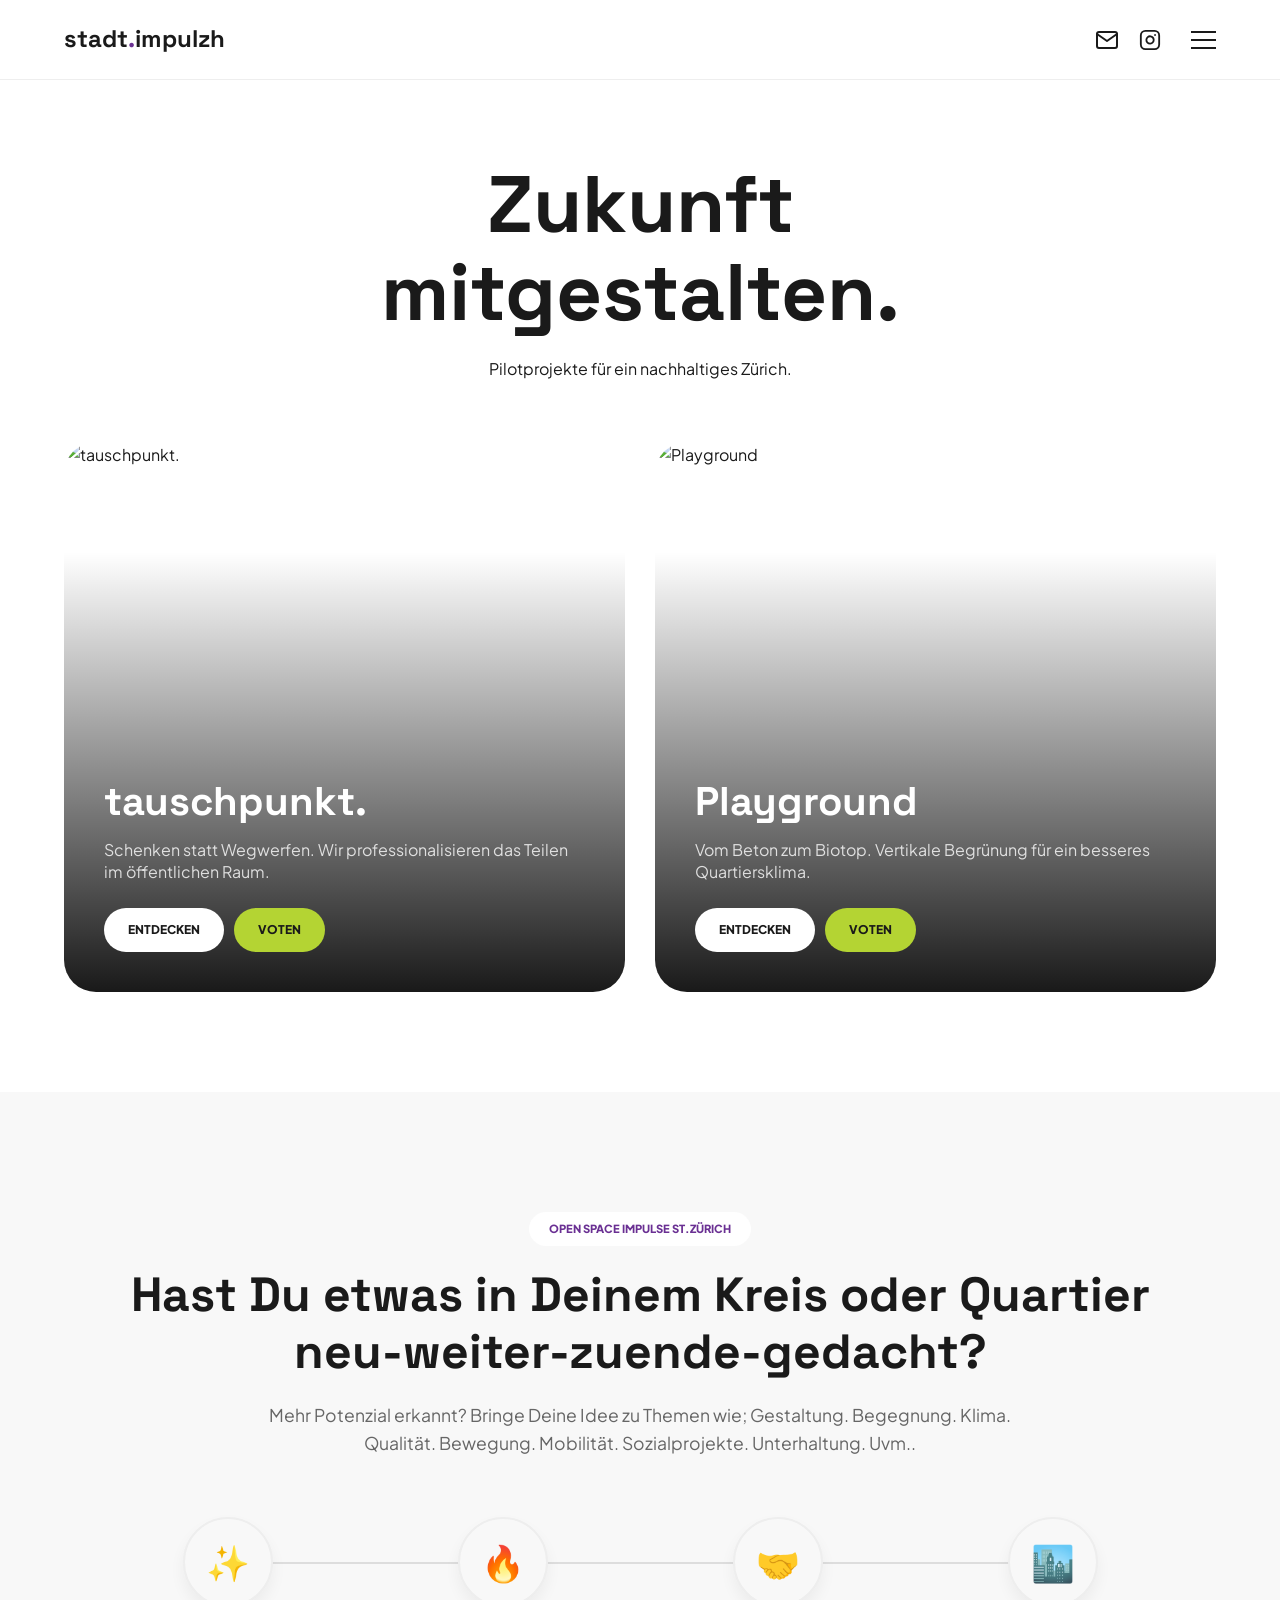
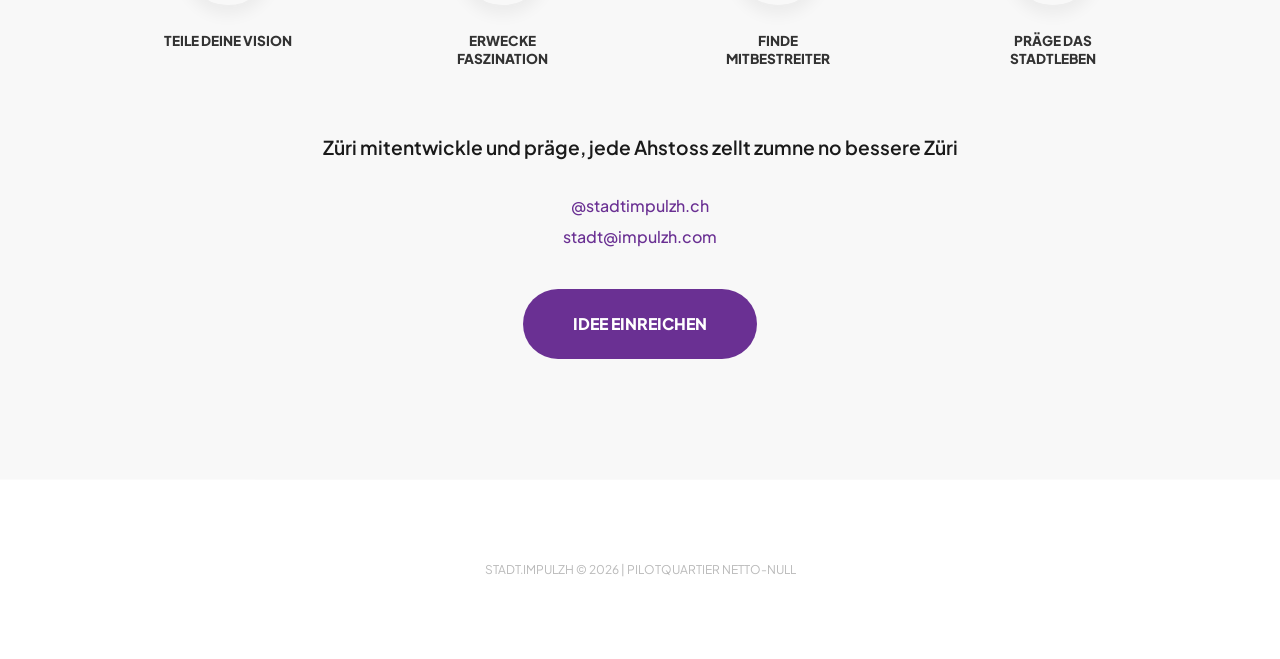
==== commit f46feb6a: "Update index.html" ====
--- a/index.html
+++ b/index.html
@@ -53,14 +53,16 @@
         .nav-menu.active { right: 0; }
         .nav-menu a { text-decoration: none; color: var(--text); font-family: 'Space Grotesk'; font-size: 2.5rem; font-weight: 800; text-transform: uppercase; }
 
-        /* --- OVERVIEW & HERO --- */
+        /* --- HERO --- */
         .hero { padding: 160px 5% 60px; text-align: center; max-width: 900px; margin: 0 auto; }
         .hero h1 { font-family: 'Space Grotesk'; font-size: clamp(3rem, 8vw, 5rem); line-height: 1.1; margin-bottom: 20px; }
         
+        /* --- PROJEKT GRID --- */
         .preview-grid { display: grid; grid-template-columns: repeat(auto-fit, minmax(320px, 1fr)); gap: 30px; padding: 0 5% 100px; max-width: 1400px; margin: 0 auto; }
         .preview-card {
             position: relative; height: 550px; border-radius: 32px; overflow: hidden;
             cursor: pointer; display: flex; flex-direction: column; justify-content: flex-end; padding: 40px;
+            transition: transform 0.4s ease;
         }
         .preview-card img { position: absolute; inset: 0; width: 100%; height: 100%; object-fit: cover; z-index: -2; transition: 0.6s; }
         .preview-card::before { content: ''; position: absolute; inset: 0; background: linear-gradient(to top, rgba(0,0,0,0.9) 0%, transparent 80%); z-index: -1; }
@@ -68,38 +70,43 @@
         .preview-card .catcher { color: rgba(255,255,255,0.8); font-size: 1rem; margin-bottom: 25px; line-height: 1.4; }
         
         .card-btns { display: flex; gap: 10px; }
-        .btn-s { padding: 12px 24px; border-radius: 50px; font-weight: 800; text-transform: uppercase; font-size: 0.75rem; text-decoration: none; cursor: pointer; }
+        .btn-s { padding: 12px 24px; border-radius: 50px; font-weight: 800; text-transform: uppercase; font-size: 0.75rem; text-decoration: none; border: none; cursor: pointer; }
         .btn-white { background: white; color: var(--text); }
         .btn-lime { background: var(--lime); color: var(--text); }
 
         /* --- MITWIRKEN & PROZESS --- */
-        #mitwirken { padding: 120px 5%; background: var(--gray); text-align: center; position: relative; }
+        #mitwirken { padding: 120px 5%; background: var(--gray); text-align: center; }
         .mitwirken-container { max-width: 1100px; margin: 0 auto; }
-        .mitwirken-tag { display: inline-block; padding: 8px 20px; background: white; border-radius: 50px; font-weight: 800; font-size: 0.7rem; color: var(--purple); margin-bottom: 20px; }
-        
-        .process-path { display: flex; justify-content: space-between; align-items: flex-start; position: relative; margin: 80px 0; }
+        .mitwirken-tag { display: inline-block; padding: 8px 20px; background: white; border-radius: 50px; font-weight: 800; font-size: 0.7rem; text-transform: uppercase; color: var(--purple); margin-bottom: 20px; }
+        .mitwirken-container h2 { font-family: 'Space Grotesk'; font-size: clamp(1.8rem, 5vw, 3rem); margin-bottom: 20px; line-height: 1.2; }
+        
+        .themes-text { max-width: 800px; margin: 0 auto 40px; color: #666; font-size: 1.1rem; }
+
+        .process-path { display: flex; justify-content: space-between; align-items: flex-start; position: relative; margin: 60px 0; }
         .process-path::before { content: ''; position: absolute; top: 45px; left: 10%; right: 10%; height: 2px; background: #ddd; z-index: 0; }
         
         .process-step { flex: 1; position: relative; z-index: 1; display: flex; flex-direction: column; align-items: center; }
-        .step-icon { width: 90px; height: 90px; background: var(--gray); border: 2px solid #eee; border-radius: 50%; display: flex; align-items: center; justify-content: center; font-size: 2rem; margin-bottom: 20px; position: relative; z-index: 2; }
-        .step-label { font-weight: 800; font-size: 0.9rem; text-transform: uppercase; color: #333; max-width: 150px; background: var(--gray); padding: 5px 10px; position: relative; z-index: 2; }
-
-        /* Mobile Prozess-Linie */
+        .step-icon { width: 90px; height: 90px; background: var(--gray); border: 2px solid #eee; border-radius: 50%; display: flex; align-items: center; justify-content: center; font-size: 2.2rem; margin-bottom: 20px; position: relative; z-index: 2; box-shadow: 0 8px 15px rgba(0,0,0,0.05); }
+        .step-label { font-weight: 800; font-size: 0.85rem; text-transform: uppercase; color: #333; max-width: 150px; background: var(--gray); padding: 5px 10px; position: relative; z-index: 2; line-height: 1.3; }
+
         @media (max-width: 768px) {
             .process-path { flex-direction: column; align-items: center; gap: 60px; }
             .process-path::before { top: 0; bottom: 0; left: 50%; width: 2px; height: 100%; transform: translateX(-50%); }
-            .step-icon { background: var(--gray); } /* Wichtig damit die Linie hinter dem Icon verschwindet */
-        }
-
-        .zueri-teaser { max-width: 800px; margin: 0 auto 40px; font-size: 1.1rem; color: #444; font-weight: 500; }
-        .detail-cta { display: inline-block; padding: 22px 50px; border-radius: 50px; background: var(--purple); color: white; text-decoration: none; font-weight: 800; text-transform: uppercase; cursor: pointer; }
+            .step-icon, .step-label { background: var(--gray); }
+        }
+
+        .zueri-teaser { max-width: 800px; margin: 40px auto 30px; font-size: 1.2rem; color: var(--text); font-weight: 600; }
+        .contact-info { margin-bottom: 40px; font-weight: 500; color: var(--purple); }
+        .contact-info a { color: inherit; text-decoration: none; display: block; margin: 5px 0; }
+
+        .detail-cta { display: inline-block; padding: 22px 50px; border-radius: 50px; background: var(--purple); color: white; text-decoration: none; font-weight: 800; text-transform: uppercase; cursor: pointer; transition: 0.3s; border: none; }
+        .detail-cta:hover { transform: scale(1.05); background: #55267a; }
 
         /* --- DETAIL VIEWS --- */
         .detail-view { display: none; padding: 120px 5%; max-width: 1200px; margin: 0 auto; animation: fadeIn 0.8s ease; }
         @keyframes fadeIn { from { opacity: 0; transform: translateY(20px); } to { opacity: 1; transform: translateY(0); } }
-        .back-link { cursor: pointer; font-weight: 800; text-transform: uppercase; font-size: 0.75rem; margin-bottom: 40px; display: inline-flex; align-items: center; gap: 10px; opacity: 0.4; }
-        
-        #vision { padding: 100px 5%; background: white; }
+        .back-link { cursor: pointer; font-weight: 800; text-transform: uppercase; font-size: 0.75rem; margin-bottom: 40px; display: inline-flex; align-items: center; gap: 10px; opacity: 0.5; transition: 0.3s; }
+        .back-link:hover { opacity: 1; color: var(--purple); }
 
         footer { padding: 80px 5%; text-align: center; font-size: 0.75rem; opacity: 0.3; text-transform: uppercase; border-top: 1px solid #f0f0f0; }
     </style>
@@ -116,44 +123,46 @@
         <nav class="nav-menu">
             <a href="#" onclick="toggleMenu(); showOverview()">Projekte</a>
             <a href="#mitwirken" onclick="toggleMenu()">Mitwirken</a>
-            <a href="#vision" onclick="toggleMenu()">Vision</a>
+            <a href="mailto:stadt@impulzh.com">Kontakt</a>
         </nav>
     </header>
 
     <div id="main-content">
-        <div id="overview-section">
-            <section class="hero">
-                <h1>Zukunft<br>mitgestalten.</h1>
-                <p>Pilotprojekte für ein nachhaltiges Zürich.</p>
-            </section>
-
-            <section class="preview-grid">
-                <div class="preview-card" onclick="openProject('tauschpunkt')">
-                    <img src="Bild.tauschpunkt1.png" alt="tauschpunkt.">
-                    <h2>tauschpunkt.</h2>
-                    <p class="catcher">Schenken statt Wegwerfen. Professionalisiertes Teilen im öffentlichen Raum.</p>
-                    <div class="card-btns">
-                        <span class="btn-s btn-white">Entdecken</span>
-                        <a href="https://mitwirken.stadt-zuerich.ch/processes/pilotquartier/f/664/proposals/2298" target="_blank" class="btn-s btn-lime" onclick="event.stopPropagation()">Voten</a>
-                    </div>
-                </div>
-                <div class="preview-card" onclick="openProject('playground')">
-                    <img src="IMG_2031.png" alt="Playground">
-                    <h2>Playground</h2>
-                    <p class="catcher">Vom Beton zum Biotop. Vertikale Begrünung für ein besseres Quartiersklima.</p>
-                    <div class="card-btns">
-                        <span class="btn-s btn-white">Entdecken</span>
-                        <a href="https://mitwirken.stadt-zuerich.ch/processes/pilotquartier/f/664/proposals/2334" target="_blank" class="btn-s btn-lime" onclick="event.stopPropagation()">Voten</a>
-                    </div>
-                </div>
-            </section>
-        </div>
+        <section class="hero">
+            <h1>Zukunft<br>mitgestalten.</h1>
+            <p>Pilotprojekte für ein nachhaltiges Zürich.</p>
+        </section>
+
+        <section class="preview-grid">
+            <div class="preview-card" onclick="openProject('tauschpunkt')">
+                <img src="Bild.tauschpunkt1.png" alt="tauschpunkt.">
+                <h2>tauschpunkt.</h2>
+                <p class="catcher">Schenken statt Wegwerfen. Wir professionalisieren das Teilen im öffentlichen Raum.</p>
+                <div class="card-btns">
+                    <span class="btn-s btn-white">Entdecken</span>
+                    <a href="https://mitwirken.stadt-zuerich.ch/processes/pilotquartier/f/664/proposals/2298" target="_blank" class="btn-s btn-lime" onclick="event.stopPropagation()">Voten</a>
+                </div>
+            </div>
+            <div class="preview-card" onclick="openProject('playground')">
+                <img src="IMG_2031.png" alt="Playground">
+                <h2>Playground</h2>
+                <p class="catcher">Vom Beton zum Biotop. Vertikale Begrünung für ein besseres Quartiersklima.</p>
+                <div class="card-btns">
+                    <span class="btn-s btn-white">Entdecken</span>
+                    <a href="https://mitwirken.stadt-zuerich.ch/processes/pilotquartier/f/664/proposals/2334" target="_blank" class="btn-s btn-lime" onclick="event.stopPropagation()">Voten</a>
+                </div>
+            </div>
+        </section>
 
         <section id="mitwirken">
             <div class="mitwirken-container">
                 <div class="mitwirken-tag">Open Space Impulse St.Zürich</div>
                 <h2>Hast Du etwas in Deinem Kreis oder Quartier neu-weiter-zuende-gedacht?</h2>
                 
+                <p class="themes-text">
+                    Mehr Potenzial erkannt? Bringe Deine Idee zu Themen wie; Gestaltung. Begegnung. Klima. Qualität. Bewegung. Mobilität. Sozialprojekte. Unterhaltung. Uvm..
+                </p>
+                
                 <div class="process-path">
                     <div class="process-step">
                         <div class="step-icon">✨</div>
@@ -174,28 +183,27 @@
                 </div>
 
                 <p class="zueri-teaser">Züri mitentwickle und präge, jede Ahstoss zellt zumne no bessere Züri</p>
+                
+                <div class="contact-info">
+                    <a href="https://www.instagram.com/stadt.impulzh" target="_blank">@stadtimpulzh.ch</a>
+                    <a href="mailto:stadt@impulzh.com">stadt@impulzh.com</a>
+                </div>
+
                 <a href="mailto:stadt@impulzh.com" class="detail-cta">Idee einreichen</a>
             </div>
         </section>
-
-        <section id="vision">
-            <div class="mitwirken-container">
-                <h2 style="font-family: 'Space Grotesk';">Unsere Vision</h2>
-                <p>Stadt.Impulzh wird zur Plattform für echte Veränderung in Zürich.</p>
-            </div>
-        </section>
     </div>
 
     <section id="tauschpunkt" class="detail-view">
         <span class="back-link" onclick="showOverview()">← Zurück zur Übersicht</span>
         <h2>tauschpunkt.</h2>
-        <p>Hier stehen die Details zum Tauschpunkt-Projekt...</p>
+        <p style="margin-top:20px; font-size:1.2rem;">Schenken statt Wegwerfen. In Zürich stehen viele „Gratis-Zügli“, die oft ungeordnet wirken. Der Tauschpunkt professionalisiert dieses Konzept mit wetterfesten Stationen und einem klaren System für das Quartier.</p>
     </section>
 
     <section id="playground" class="detail-view">
         <span class="back-link" onclick="showOverview()">← Zurück zur Übersicht</span>
         <h2>Playground Binzallee</h2>
-        <p>Hier stehen die Details zum Playground-Projekt...</p>
+        <p style="margin-top:20px; font-size:1.2rem;">Mehr Grün für die Binz. Das Projekt Playground nutzt vertikale Begrünung und modulare Elemente, um versiegelte Flächen in lebendige Begegnungsorte zu verwandeln und das Mikroklima zu verbessern.</p>
     </section>
 
     <footer>
@@ -209,24 +217,16 @@
         }
 
         function openProject(id) {
-            // Verstecke die gesamte Startseite inkl. Mitwirken und Vision
             document.getElementById('main-content').style.display = 'none';
-            
-            // Verstecke alle Detail-Ansichten und zeige nur die gewünschte
             document.querySelectorAll('.detail-view').forEach(v => v.style.display = 'none');
             const target = document.getElementById(id);
             if(target) target.style.display = 'block';
-            
             window.scrollTo(0,0);
         }
 
         function showOverview() {
-            // Zeige die gesamte Startseite wieder an
             document.getElementById('main-content').style.display = 'block';
-            
-            // Verstecke alle Detail-Ansichten
             document.querySelectorAll('.detail-view').forEach(v => v.style.display = 'none');
-            
             window.scrollTo(0,0);
         }
     </script>
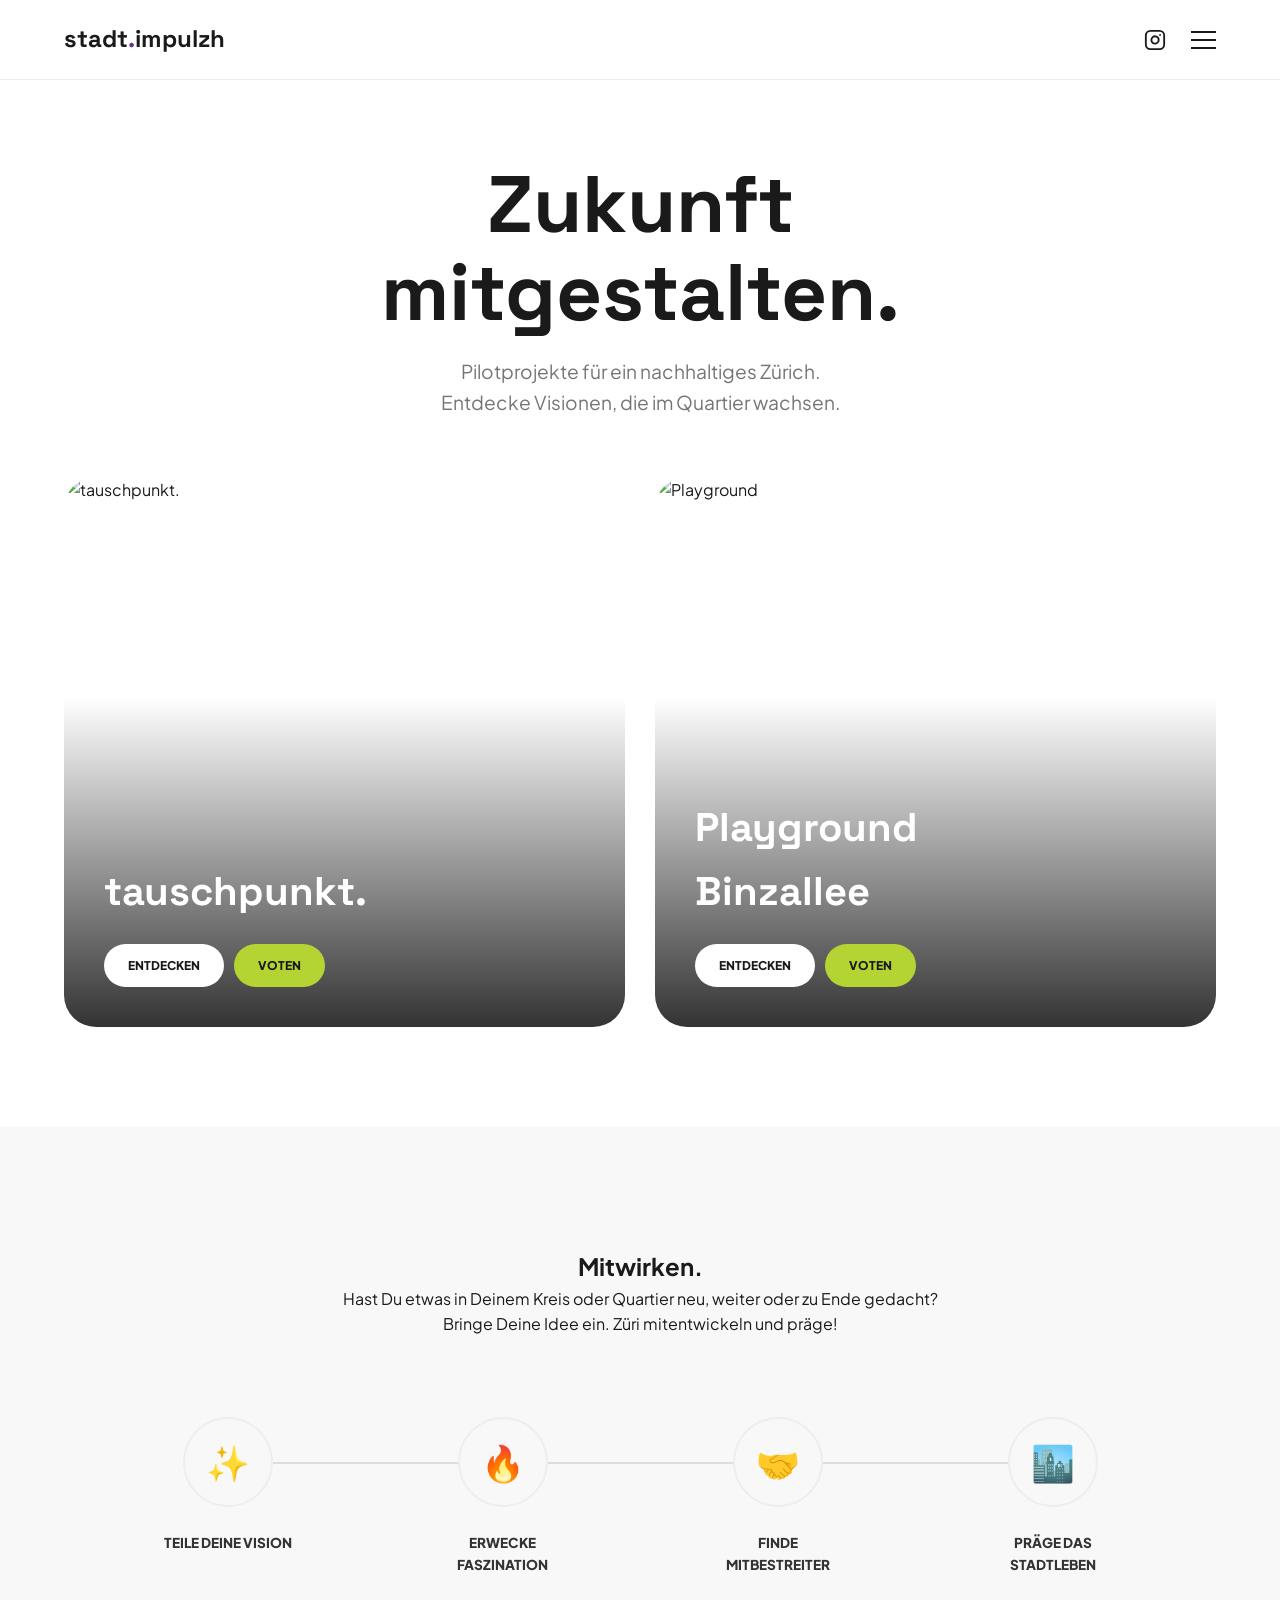
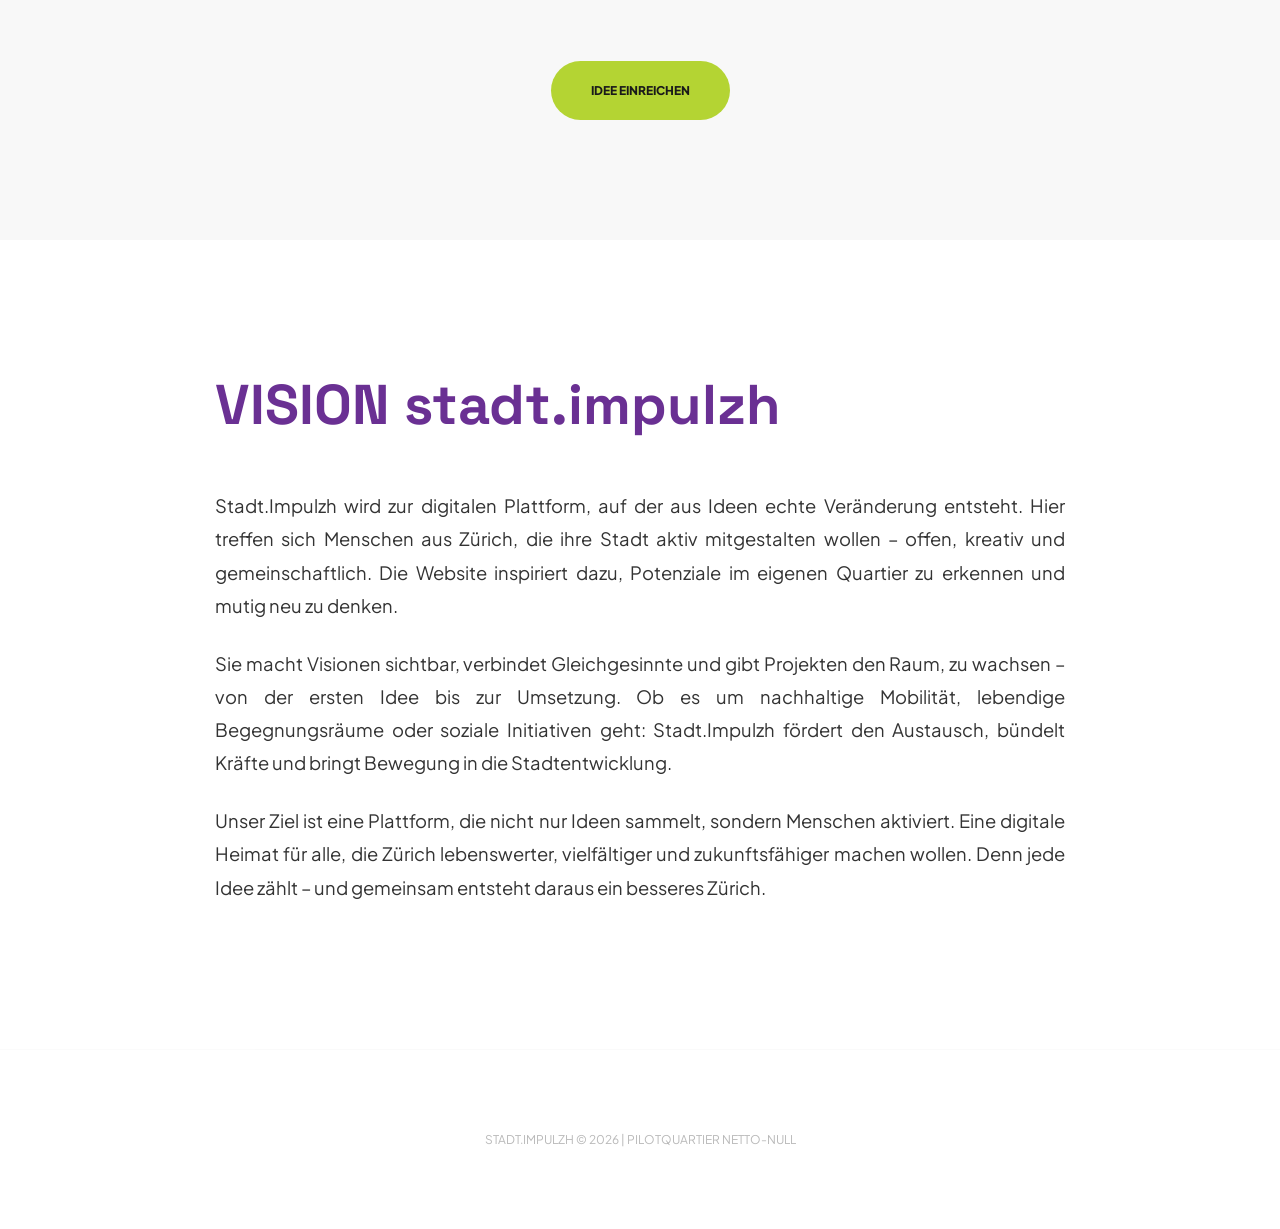
==== commit 0aa89b91: "Update index.html" ====
--- a/index.html
+++ b/index.html
@@ -30,11 +30,11 @@
         .logo { font-family: 'Space Grotesk', sans-serif; font-size: 1.5rem; font-weight: 800; text-decoration: none; color: var(--text); z-index: 2001; }
         .logo span { color: var(--purple); }
 
-        .header-right { display: flex; align-items: center; gap: 20px; z-index: 2001; }
-        .contact-icon { color: var(--text); transition: 0.3s; display: flex; align-items: center; text-decoration: none; }
-        .contact-icon:hover { color: var(--purple); transform: scale(1.1); }
-
-        .menu-toggle { cursor: pointer; width: 25px; height: 18px; position: relative; margin-left: 10px; }
+        .header-right { display: flex; align-items: center; gap: 25px; z-index: 2001; }
+        .insta-link { color: var(--text); transition: 0.3s; display: flex; align-items: center; }
+        .insta-link:hover { color: var(--insta); transform: scale(1.1); }
+
+        .menu-toggle { cursor: pointer; width: 25px; height: 18px; position: relative; }
         .hamburger, .hamburger::before, .hamburger::after { position: absolute; width: 100%; height: 2px; background: var(--text); transition: 0.3s ease; }
         .hamburger { top: 50%; transform: translateY(-50%); }
         .hamburger::before { content: ''; top: -8px; }
@@ -53,60 +53,78 @@
         .nav-menu.active { right: 0; }
         .nav-menu a { text-decoration: none; color: var(--text); font-family: 'Space Grotesk'; font-size: 2.5rem; font-weight: 800; text-transform: uppercase; }
 
-        /* --- HERO --- */
+        /* --- HERO & GRID --- */
         .hero { padding: 160px 5% 60px; text-align: center; max-width: 900px; margin: 0 auto; }
         .hero h1 { font-family: 'Space Grotesk'; font-size: clamp(3rem, 8vw, 5rem); line-height: 1.1; margin-bottom: 20px; }
-        
-        /* --- PROJEKT GRID --- */
+        .hero p { font-size: 1.2rem; opacity: 0.6; }
+
         .preview-grid { display: grid; grid-template-columns: repeat(auto-fit, minmax(320px, 1fr)); gap: 30px; padding: 0 5% 100px; max-width: 1400px; margin: 0 auto; }
         .preview-card {
             position: relative; height: 550px; border-radius: 32px; overflow: hidden;
             cursor: pointer; display: flex; flex-direction: column; justify-content: flex-end; padding: 40px;
-            transition: transform 0.4s ease;
+            transition: transform 0.6s cubic-bezier(0.165, 0.84, 0.44, 1);
         }
         .preview-card img { position: absolute; inset: 0; width: 100%; height: 100%; object-fit: cover; z-index: -2; transition: 0.6s; }
-        .preview-card::before { content: ''; position: absolute; inset: 0; background: linear-gradient(to top, rgba(0,0,0,0.9) 0%, transparent 80%); z-index: -1; }
-        .preview-card h2 { font-family: 'Space Grotesk'; color: white; font-size: 2.5rem; margin-bottom: 5px; }
-        .preview-card .catcher { color: rgba(255,255,255,0.8); font-size: 1rem; margin-bottom: 25px; line-height: 1.4; }
+        .preview-card:hover img { transform: scale(1.05); }
+        .preview-card::before { content: ''; position: absolute; inset: 0; background: linear-gradient(to top, rgba(0,0,0,0.8) 0%, transparent 60%); z-index: -1; }
+        .preview-card h2 { font-family: 'Space Grotesk'; color: white; font-size: 2.5rem; margin-bottom: 20px; }
         
         .card-btns { display: flex; gap: 10px; }
         .btn-s { padding: 12px 24px; border-radius: 50px; font-weight: 800; text-transform: uppercase; font-size: 0.75rem; text-decoration: none; border: none; cursor: pointer; }
         .btn-white { background: white; color: var(--text); }
         .btn-lime { background: var(--lime); color: var(--text); }
 
-        /* --- MITWIRKEN & PROZESS --- */
+        /* --- DETAIL VIEWS --- */
+        .detail-view { display: none; padding: 120px 5%; max-width: 1200px; margin: 0 auto; animation: fadeIn 0.8s ease; }
+        @keyframes fadeIn { from { opacity: 0; transform: translateY(20px); } to { opacity: 1; transform: translateY(0); } }
+        
+        .back-link { cursor: pointer; font-weight: 800; text-transform: uppercase; font-size: 0.75rem; margin-bottom: 40px; display: inline-flex; align-items: center; gap: 10px; opacity: 0.4; }
+        .project-header h2 { font-family: 'Space Grotesk'; font-size: clamp(3rem, 10vw, 6rem); line-height: 0.9; margin-bottom: 20px; }
+        .project-layout { display: grid; grid-template-columns: 1.1fr 0.9fr; gap: 60px; align-items: start; }
+        .project-main-content h3 { font-family: 'Space Grotesk'; font-size: 1.8rem; margin: 40px 0 20px; color: var(--purple); position: relative; }
+        .project-main-content p { font-size: 1.1rem; margin-bottom: 25px; color: #333; text-align: justify; }
+        .project-main-content i { display: block; border-left: 3px solid var(--lime); padding-left: 20px; margin: 30px 0; font-style: normal; opacity: 0.7; font-size: 0.95rem; }
+        
+        .project-sidebar-visuals { position: sticky; top: 120px; }
+
+        /* --- VISUALS (KARUSSELL / SLIDER) --- */
+        .carousel-container { position: relative; width: 100%; aspect-ratio: 4/5; border-radius: 24px; overflow: hidden; box-shadow: 0 20px 40px rgba(0,0,0,0.1); }
+        .carousel-slide { position: absolute; inset: 0; width: 100%; height: 100%; object-fit: cover; opacity: 0; transition: opacity 0.5s; }
+        .carousel-slide.active { opacity: 1; z-index: 1; }
+        .carousel-btn { position: absolute; top: 50%; transform: translateY(-50%); background: rgba(255,255,255,0.8); border: none; width: 44px; height: 44px; border-radius: 50%; cursor: pointer; z-index: 2; display: flex; align-items: center; justify-content: center; }
+        .carousel-btn.prev { left: 15px; } .carousel-btn.next { right: 15px; }
+        .carousel-dots { position: absolute; bottom: 20px; left: 50%; transform: translateX(-50%); display: flex; gap: 10px; z-index: 2; }
+        .dot { width: 12px; height: 12px; background: rgba(255,255,255,0.5); border-radius: 50%; cursor: pointer; }
+        .dot.active { background: white; transform: scale(1.2); }
+
+        .slider-wrap { position: relative; width: 100%; aspect-ratio: 1/1; border-radius: 24px; overflow: hidden; }
+        .slider-img { position: absolute; inset: 0; width: 100%; height: 100%; object-fit: cover; }
+        #slider-front { clip-path: polygon(0 0, 50% 0, 50% 100%, 0 100%); }
+        .slider-bar { position: absolute; top: 0; left: 50%; width: 2px; height: 100%; background: white; transform: translateX(-50%); pointer-events: none; }
+        .slider-handle { position: absolute; top: 50%; left: 50%; transform: translate(-50%, -50%); width: 44px; height: 44px; background: white; border-radius: 50%; display: flex; align-items: center; justify-content: center; }
+        .slider-input { position: absolute; inset: 0; opacity: 0; cursor: ew-resize; width: 100%; }
+
+        /* --- MITWIRKEN (PROZESS) --- */
         #mitwirken { padding: 120px 5%; background: var(--gray); text-align: center; }
         .mitwirken-container { max-width: 1100px; margin: 0 auto; }
-        .mitwirken-tag { display: inline-block; padding: 8px 20px; background: white; border-radius: 50px; font-weight: 800; font-size: 0.7rem; text-transform: uppercase; color: var(--purple); margin-bottom: 20px; }
-        .mitwirken-container h2 { font-family: 'Space Grotesk'; font-size: clamp(1.8rem, 5vw, 3rem); margin-bottom: 20px; line-height: 1.2; }
-        
-        .themes-text { max-width: 800px; margin: 0 auto 40px; color: #666; font-size: 1.1rem; }
-
-        .process-path { display: flex; justify-content: space-between; align-items: flex-start; position: relative; margin: 60px 0; }
+        .process-path { display: flex; justify-content: space-between; align-items: flex-start; position: relative; margin: 80px 0; }
         .process-path::before { content: ''; position: absolute; top: 45px; left: 10%; right: 10%; height: 2px; background: #ddd; z-index: 0; }
-        
         .process-step { flex: 1; position: relative; z-index: 1; display: flex; flex-direction: column; align-items: center; }
-        .step-icon { width: 90px; height: 90px; background: var(--gray); border: 2px solid #eee; border-radius: 50%; display: flex; align-items: center; justify-content: center; font-size: 2.2rem; margin-bottom: 20px; position: relative; z-index: 2; box-shadow: 0 8px 15px rgba(0,0,0,0.05); }
-        .step-label { font-weight: 800; font-size: 0.85rem; text-transform: uppercase; color: #333; max-width: 150px; background: var(--gray); padding: 5px 10px; position: relative; z-index: 2; line-height: 1.3; }
+        .step-icon { width: 90px; height: 90px; background: var(--gray); border: 2px solid #eee; border-radius: 50%; display: flex; align-items: center; justify-content: center; font-size: 2.2rem; margin-bottom: 20px; position: relative; z-index: 2; }
+        .step-label { font-weight: 800; font-size: 0.85rem; text-transform: uppercase; color: #333; max-width: 150px; background: var(--gray); padding: 5px 10px; position: relative; z-index: 2; }
 
         @media (max-width: 768px) {
             .process-path { flex-direction: column; align-items: center; gap: 60px; }
             .process-path::before { top: 0; bottom: 0; left: 50%; width: 2px; height: 100%; transform: translateX(-50%); }
-            .step-icon, .step-label { background: var(--gray); }
-        }
-
-        .zueri-teaser { max-width: 800px; margin: 40px auto 30px; font-size: 1.2rem; color: var(--text); font-weight: 600; }
-        .contact-info { margin-bottom: 40px; font-weight: 500; color: var(--purple); }
-        .contact-info a { color: inherit; text-decoration: none; display: block; margin: 5px 0; }
-
-        .detail-cta { display: inline-block; padding: 22px 50px; border-radius: 50px; background: var(--purple); color: white; text-decoration: none; font-weight: 800; text-transform: uppercase; cursor: pointer; transition: 0.3s; border: none; }
-        .detail-cta:hover { transform: scale(1.05); background: #55267a; }
-
-        /* --- DETAIL VIEWS --- */
-        .detail-view { display: none; padding: 120px 5%; max-width: 1200px; margin: 0 auto; animation: fadeIn 0.8s ease; }
-        @keyframes fadeIn { from { opacity: 0; transform: translateY(20px); } to { opacity: 1; transform: translateY(0); } }
-        .back-link { cursor: pointer; font-weight: 800; text-transform: uppercase; font-size: 0.75rem; margin-bottom: 40px; display: inline-flex; align-items: center; gap: 10px; opacity: 0.5; transition: 0.3s; }
-        .back-link:hover { opacity: 1; color: var(--purple); }
+            .project-layout { grid-template-columns: 1fr; }
+            .project-sidebar-visuals { position: relative; top: 0; }
+        }
+
+        /* --- VISION --- */
+        #vision { padding: 120px 5%; background: white; }
+        .vision-container { max-width: 850px; margin: 0 auto; text-align: left; }
+        .vision-container h2 { font-family: 'Space Grotesk'; font-size: clamp(2.5rem, 5vw, 3.5rem); margin-bottom: 40px; color: var(--purple); }
+        .vision-container p { font-size: 1.15rem; margin-bottom: 25px; line-height: 1.8; color: #333; text-align: justify; }
 
         footer { padding: 80px 5%; text-align: center; font-size: 0.75rem; opacity: 0.3; text-transform: uppercase; border-top: 1px solid #f0f0f0; }
     </style>
@@ -116,119 +134,168 @@
     <header>
         <a href="#" onclick="showOverview()" class="logo">stadt<span>.</span>impulzh</a>
         <div class="header-right">
-            <a href="mailto:stadt@impulzh.com" class="contact-icon"><svg width="24" height="24" viewBox="0 0 24 24" fill="none" stroke="currentColor" stroke-width="2" stroke-linecap="round" stroke-linejoin="round"><path d="M4 4h16c1.1 0 2 .9 2 2v12c0 1.1-.9 2-2 2H4c-1.1 0-2-.9-2-2V6c0-1.1.9-2 2-2z"></path><polyline points="22,6 12,13 2,6"></polyline></svg></a>
-            <a href="https://www.instagram.com/stadt.impulzh" target="_blank" class="contact-icon"><svg width="22" height="22" viewBox="0 0 24 24" fill="none" stroke="currentColor" stroke-width="2" stroke-linecap="round" stroke-linejoin="round"><rect x="2" y="2" width="20" height="20" rx="5" ry="5"></rect><path d="M16 11.37A4 4 0 1 1 12.63 8 4 4 0 0 1 16 11.37z"></path><line x1="17.5" y1="6.5" x2="17.51" y2="6.5"></line></svg></a>
+            <a href="https://www.instagram.com/stadt.impulzh" target="_blank" class="insta-link"><svg width="22" height="22" viewBox="0 0 24 24" fill="none" stroke="currentColor" stroke-width="2" stroke-linecap="round" stroke-linejoin="round"><rect x="2" y="2" width="20" height="20" rx="5" ry="5"></rect><path d="M16 11.37A4 4 0 1 1 12.63 8 4 4 0 0 1 16 11.37z"></path><line x1="17.5" y1="6.5" x2="17.51" y2="6.5"></line></svg></a>
             <div class="menu-toggle" onclick="toggleMenu()"><div class="hamburger"></div></div>
         </div>
         <nav class="nav-menu">
             <a href="#" onclick="toggleMenu(); showOverview()">Projekte</a>
             <a href="#mitwirken" onclick="toggleMenu()">Mitwirken</a>
-            <a href="mailto:stadt@impulzh.com">Kontakt</a>
+            <a href="#vision" onclick="toggleMenu()">Vision</a>
+            <a href="mailto:stadt@impulzh.com" style="color: var(--purple);">Kontakt</a>
         </nav>
     </header>
 
-    <div id="main-content">
-        <section class="hero">
-            <h1>Zukunft<br>mitgestalten.</h1>
-            <p>Pilotprojekte für ein nachhaltiges Zürich.</p>
-        </section>
-
-        <section class="preview-grid">
-            <div class="preview-card" onclick="openProject('tauschpunkt')">
-                <img src="Bild.tauschpunkt1.png" alt="tauschpunkt.">
-                <h2>tauschpunkt.</h2>
-                <p class="catcher">Schenken statt Wegwerfen. Wir professionalisieren das Teilen im öffentlichen Raum.</p>
-                <div class="card-btns">
-                    <span class="btn-s btn-white">Entdecken</span>
-                    <a href="https://mitwirken.stadt-zuerich.ch/processes/pilotquartier/f/664/proposals/2298" target="_blank" class="btn-s btn-lime" onclick="event.stopPropagation()">Voten</a>
-                </div>
-            </div>
-            <div class="preview-card" onclick="openProject('playground')">
-                <img src="IMG_2031.png" alt="Playground">
-                <h2>Playground</h2>
-                <p class="catcher">Vom Beton zum Biotop. Vertikale Begrünung für ein besseres Quartiersklima.</p>
-                <div class="card-btns">
-                    <span class="btn-s btn-white">Entdecken</span>
-                    <a href="https://mitwirken.stadt-zuerich.ch/processes/pilotquartier/f/664/proposals/2334" target="_blank" class="btn-s btn-lime" onclick="event.stopPropagation()">Voten</a>
-                </div>
-            </div>
-        </section>
+    <div id="main-content-wrapper">
+        <div id="overview-section">
+            <section class="hero">
+                <h1>Zukunft<br>mitgestalten.</h1>
+                <p>Pilotprojekte für ein nachhaltiges Zürich. <br>Entdecke Visionen, die im Quartier wachsen.</p>
+            </section>
+
+            <section class="preview-grid">
+                <div class="preview-card" onclick="openProject('tauschpunkt')">
+                    <img src="Bild.tauschpunkt1.png" alt="tauschpunkt.">
+                    <h2>tauschpunkt.</h2>
+                    <div class="card-btns">
+                        <span class="btn-s btn-white">Entdecken</span>
+                        <a href="https://mitwirken.stadt-zuerich.ch/processes/pilotquartier/f/664/proposals/2298" target="_blank" class="btn-s btn-lime" onclick="event.stopPropagation()">Voten</a>
+                    </div>
+                </div>
+
+                <div class="preview-card" onclick="openProject('playground')">
+                    <img src="IMG_2031.png" alt="Playground">
+                    <h2>Playground<br>Binzallee</h2>
+                    <div class="card-btns">
+                        <span class="btn-s btn-white">Entdecken</span>
+                        <a href="https://mitwirken.stadt-zuerich.ch/processes/pilotquartier/f/664/proposals/2334" target="_blank" class="btn-s btn-lime" onclick="event.stopPropagation()">Voten</a>
+                    </div>
+                </div>
+            </section>
+        </div>
 
         <section id="mitwirken">
             <div class="mitwirken-container">
-                <div class="mitwirken-tag">Open Space Impulse St.Zürich</div>
-                <h2>Hast Du etwas in Deinem Kreis oder Quartier neu-weiter-zuende-gedacht?</h2>
-                
-                <p class="themes-text">
-                    Mehr Potenzial erkannt? Bringe Deine Idee zu Themen wie; Gestaltung. Begegnung. Klima. Qualität. Bewegung. Mobilität. Sozialprojekte. Unterhaltung. Uvm..
-                </p>
-                
+                <h2>Mitwirken.</h2>
+                <p>Hast Du etwas in Deinem Kreis oder Quartier neu, weiter oder zu Ende gedacht? <br>Bringe Deine Idee ein. Züri mitentwickeln und präge!</p>
                 <div class="process-path">
-                    <div class="process-step">
-                        <div class="step-icon">✨</div>
-                        <div class="step-label">Teile Deine Vision</div>
-                    </div>
-                    <div class="process-step">
-                        <div class="step-icon">🔥</div>
-                        <div class="step-label">Erwecke Faszination</div>
-                    </div>
-                    <div class="process-step">
-                        <div class="step-icon">🤝</div>
-                        <div class="step-label">Finde Mitbestreiter</div>
-                    </div>
-                    <div class="process-step">
-                        <div class="step-icon">🏙️</div>
-                        <div class="step-label">Präge das Stadtleben</div>
-                    </div>
-                </div>
-
-                <p class="zueri-teaser">Züri mitentwickle und präge, jede Ahstoss zellt zumne no bessere Züri</p>
-                
-                <div class="contact-info">
-                    <a href="https://www.instagram.com/stadt.impulzh" target="_blank">@stadtimpulzh.ch</a>
-                    <a href="mailto:stadt@impulzh.com">stadt@impulzh.com</a>
-                </div>
-
-                <a href="mailto:stadt@impulzh.com" class="detail-cta">Idee einreichen</a>
+                    <div class="process-step"><div class="step-icon">✨</div><div class="step-label">Teile Deine Vision</div></div>
+                    <div class="process-step"><div class="step-icon">🔥</div><div class="step-label">Erwecke Faszination</div></div>
+                    <div class="process-step"><div class="step-icon">🤝</div><div class="step-label">Finde Mitbestreiter</div></div>
+                    <div class="process-step"><div class="step-icon">🏙️</div><div class="step-label">Präge das Stadtleben</div></div>
+                </div>
+                <a href="mailto:stadt@impulzh.com" class="btn-s btn-lime" style="padding: 20px 40px; text-decoration: none; display: inline-block;">Idee einreichen</a>
+            </div>
+        </section>
+
+        <section id="vision">
+            <div class="vision-container">
+                <h2>VISION stadt.impulzh</h2>
+                <p>Stadt.Impulzh wird zur digitalen Plattform, auf der aus Ideen echte Veränderung entsteht. Hier treffen sich Menschen aus Zürich, die ihre Stadt aktiv mitgestalten wollen – offen, kreativ und gemeinschaftlich. Die Website inspiriert dazu, Potenziale im eigenen Quartier zu erkennen und mutig neu zu denken.</p>
+                <p>Sie macht Visionen sichtbar, verbindet Gleichgesinnte und gibt Projekten den Raum, zu wachsen – von der ersten Idee bis zur Umsetzung. Ob es um nachhaltige Mobilität, lebendige Begegnungsräume oder soziale Initiativen geht: Stadt.Impulzh fördert den Austausch, bündelt Kräfte und bringt Bewegung in die Stadtentwicklung.</p>
+                <p>Unser Ziel ist eine Plattform, die nicht nur Ideen sammelt, sondern Menschen aktiviert. Eine digitale Heimat für alle, die Zürich lebenswerter, vielfältiger und zukunftsfähiger machen wollen. Denn jede Idee zählt – und gemeinsam entsteht daraus ein besseres Zürich.</p>
             </div>
         </section>
     </div>
 
     <section id="tauschpunkt" class="detail-view">
         <span class="back-link" onclick="showOverview()">← Zurück zur Übersicht</span>
-        <h2>tauschpunkt.</h2>
-        <p style="margin-top:20px; font-size:1.2rem;">Schenken statt Wegwerfen. In Zürich stehen viele „Gratis-Zügli“, die oft ungeordnet wirken. Der Tauschpunkt professionalisiert dieses Konzept mit wetterfesten Stationen und einem klaren System für das Quartier.</p>
+        <div class="project-header"><h2>tauschpunkt<span>.</span></h2></div>
+        <div class="project-layout">
+            <div class="project-main-content">
+                <h3>Konzeptbeschreibung</h3>
+                <p>„tauschpunkt.“ steht für einfache Tausch-Stationen im öffentlichen Raum, an denen gebrauchte Alltagsgegenstände gratis weitergegeben werden können. Die Idee baut auf der bestehenden Praxis von „Gratis“-Objekten auf der Strasse auf und entwickelt sie weiter – mit wettergeschützter, klar gestalteter und legaler Infrastruktur.</p>
+                <p>Ein Netzwerk solcher Stationen fördert Ressourcenschonung, Kreislaufwirtschaft und nachbarschaftlichen Austausch. Gleichzeitig entsteht ein offenes Sharing-System für die ganze Stadt, das nachhaltiges Handeln sichtbar und einfach macht.</p>
+                <i>Das Konzept wurde im Rahmen einer Diplomarbeit im Studiengang HF Produktdesign an der SfGZ entwickelt.</i>
+                
+                <h3>Vision tauschpunkt</h3>
+                <p>Eine Stadt, in der Teilen selbstverständlich ist: Öffentliche Tausch-Stationen machen es einfach, gebrauchte Dinge weiterzugeben statt wegzuwerfen – zugänglich für alle, mitten im Alltag.</p>
+                <p>So entsteht ein stadtweites Netzwerk, das Ressourcen schont, Abfall reduziert und Menschen verbindet. Aus spontanen Gesten wird eine gelebte Kultur des Teilens, die Nachbarschaften stärkt und neue Begegnungen ermöglicht.</p>
+                <p>Die Vision ist ein Zürich, in dem Kreislaufdenken sichtbar und erlebbar wird – praktisch, sozial und nachhaltig.</p>
+                <a href="https://mitwirken.stadt-zuerich.ch/processes/pilotquartier/f/664/proposals/2298" target="_blank" class="btn-s btn-lime" style="text-decoration: none; display: inline-block;">Projekt unterstützen</a>
+            </div>
+            <div class="project-sidebar-visuals">
+                <div class="carousel-container">
+                    <div class="carousel-slides">
+                        <img src="Bild.tauschpunkt1.png" class="carousel-slide active">
+                        <img src="Bild.tauschpunkt2.png" class="carousel-slide">
+                        <img src="Bild.tauschpunkt3.png" class="carousel-slide">
+                        <img src="Bild.tauschpunkt4.png" class="carousel-slide">
+                        <img src="Bild.tauschpunkt5.png" class="carousel-slide">
+                    </div>
+                    <button class="carousel-btn prev" onclick="moveCarousel(-1)">&#10094;</button>
+                    <button class="carousel-btn next" onclick="moveCarousel(1)">&#10095;</button>
+                    <div class="carousel-dots">
+                        <span class="dot active" onclick="setCarouselSlide(0)"></span>
+                        <span class="dot" onclick="setCarouselSlide(1)"></span>
+                        <span class="dot" onclick="setCarouselSlide(2)"></span>
+                        <span class="dot" onclick="setCarouselSlide(3)"></span>
+                        <span class="dot" onclick="setCarouselSlide(4)"></span>
+                    </div>
+                </div>
+            </div>
+        </div>
     </section>
 
     <section id="playground" class="detail-view">
         <span class="back-link" onclick="showOverview()">← Zurück zur Übersicht</span>
-        <h2>Playground Binzallee</h2>
-        <p style="margin-top:20px; font-size:1.2rem;">Mehr Grün für die Binz. Das Projekt Playground nutzt vertikale Begrünung und modulare Elemente, um versiegelte Flächen in lebendige Begegnungsorte zu verwandeln und das Mikroklima zu verbessern.</p>
+        <div class="project-header"><h2>Playground Binzallee<span>.</span></h2></div>
+        <div class="project-layout">
+            <div class="project-main-content">
+                <h3>Konzeptbeschreibung</h3>
+                <p>Der bestehende Innenhof weist eine hohe Versiegelung, starke sommerliche Aufheizung und geringe Aufenthaltsqualität auf. Gleichzeitig besteht ein grosses Potenzial für eine klimawirksame und sozial aktivierende Veränderung dieser Fläche.</p>
+                <p>Der Hof wird zu einem klimaaktiven, multifunktionalen Stadtraum entwickelt – durch die Kombination von klimawirksamer Bodenfläche (helle Farben zur Reduktion der Oberflächentemperatur) und einer schwebenden Begrünungsstruktur. Eine bepflanzte Seilstruktur auf ca. 6–7 m Höhe bildet eine horizontale „grüne Decke“ aus Kletterpflanzen, die für Verschattung und Verdunstungskühlung sorgt.</p>
+                
+                <h3>Vision Playground</h3>
+                <p>Das Projekt reduziert Hitzeinseln und verbessert das Mikroklima nachhaltig. Es transformiert einen reinen Durchgangsraum in einen lebendigen, generationenübergreifenden Treffpunkt und schafft eine neue dreidimensionale Raumqualität im Quartier.</p>
+                <a href="https://mitwirken.stadt-zuerich.ch/processes/pilotquartier/f/664/proposals/2334" target="_blank" class="btn-s btn-lime" style="text-decoration: none; display: inline-block;">Jetzt Voten</a>
+            </div>
+            <div class="project-sidebar-visuals">
+                <div class="slider-wrap">
+                    <img src="IMG_2031.png" class="slider-img">
+                    <img src="IMG_2032.png" class="slider-img" id="slider-front">
+                    <div class="slider-bar" id="slider-line"><div class="slider-handle">↔</div></div>
+                    <input type="range" min="0" max="100" value="50" class="slider-input" oninput="moveSlider(this.value)">
+                </div>
+            </div>
+        </div>
     </section>
 
-    <footer>
-        stadt.impulzh &copy; 2026 | Pilotquartier Netto-Null
-    </footer>
+    <footer>stadt.impulzh &copy; 2026 | Pilotquartier Netto-Null</footer>
 
     <script>
         function toggleMenu() {
             document.querySelector('.nav-menu').classList.toggle('active');
             document.querySelector('.menu-toggle').classList.toggle('active');
         }
-
         function openProject(id) {
-            document.getElementById('main-content').style.display = 'none';
+            document.getElementById('main-content-wrapper').style.display = 'none';
             document.querySelectorAll('.detail-view').forEach(v => v.style.display = 'none');
-            const target = document.getElementById(id);
-            if(target) target.style.display = 'block';
+            document.getElementById(id).style.display = 'block';
             window.scrollTo(0,0);
         }
-
         function showOverview() {
-            document.getElementById('main-content').style.display = 'block';
+            document.getElementById('main-content-wrapper').style.display = 'block';
             document.querySelectorAll('.detail-view').forEach(v => v.style.display = 'none');
             window.scrollTo(0,0);
         }
+        function moveSlider(val) {
+            document.getElementById('slider-front').style.clipPath = `polygon(0 0, ${val}% 0, ${val}% 100%, 0 100%)`;
+            document.getElementById('slider-line').style.left = `${val}%`;
+        }
+        let currentSlide = 0;
+        function showSlide(index) {
+            const slides = document.querySelectorAll('.carousel-slide');
+            const dots = document.querySelectorAll('.dot');
+            if (index >= slides.length) currentSlide = 0;
+            else if (index < 0) currentSlide = slides.length - 1;
+            else currentSlide = index;
+            slides.forEach(s => s.classList.remove('active'));
+            dots.forEach(d => d.classList.remove('active'));
+            slides[currentSlide].classList.add('active');
+            dots[currentSlide].classList.add('active');
+        }
+        function moveCarousel(n) { showSlide(currentSlide + n); }
+        function setCarouselSlide(n) { showSlide(n); }
     </script>
 </body>
 </html>
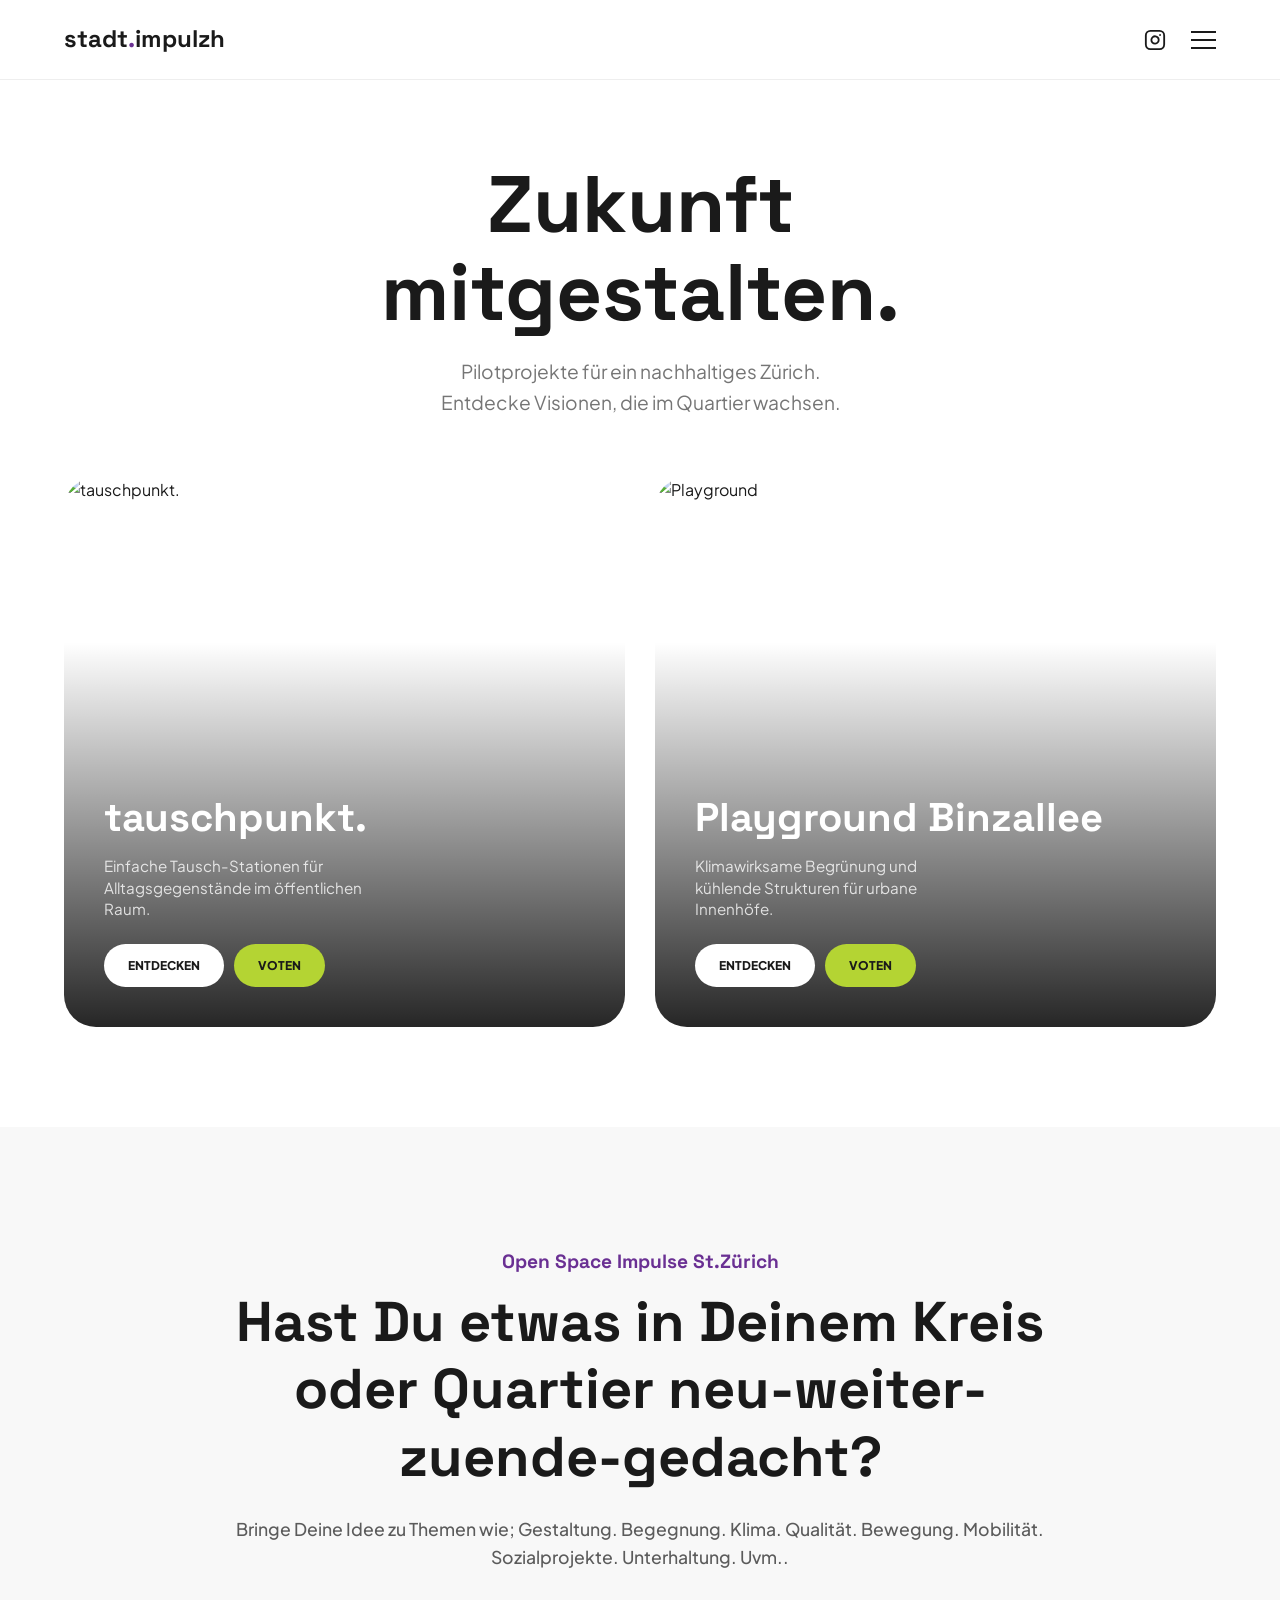
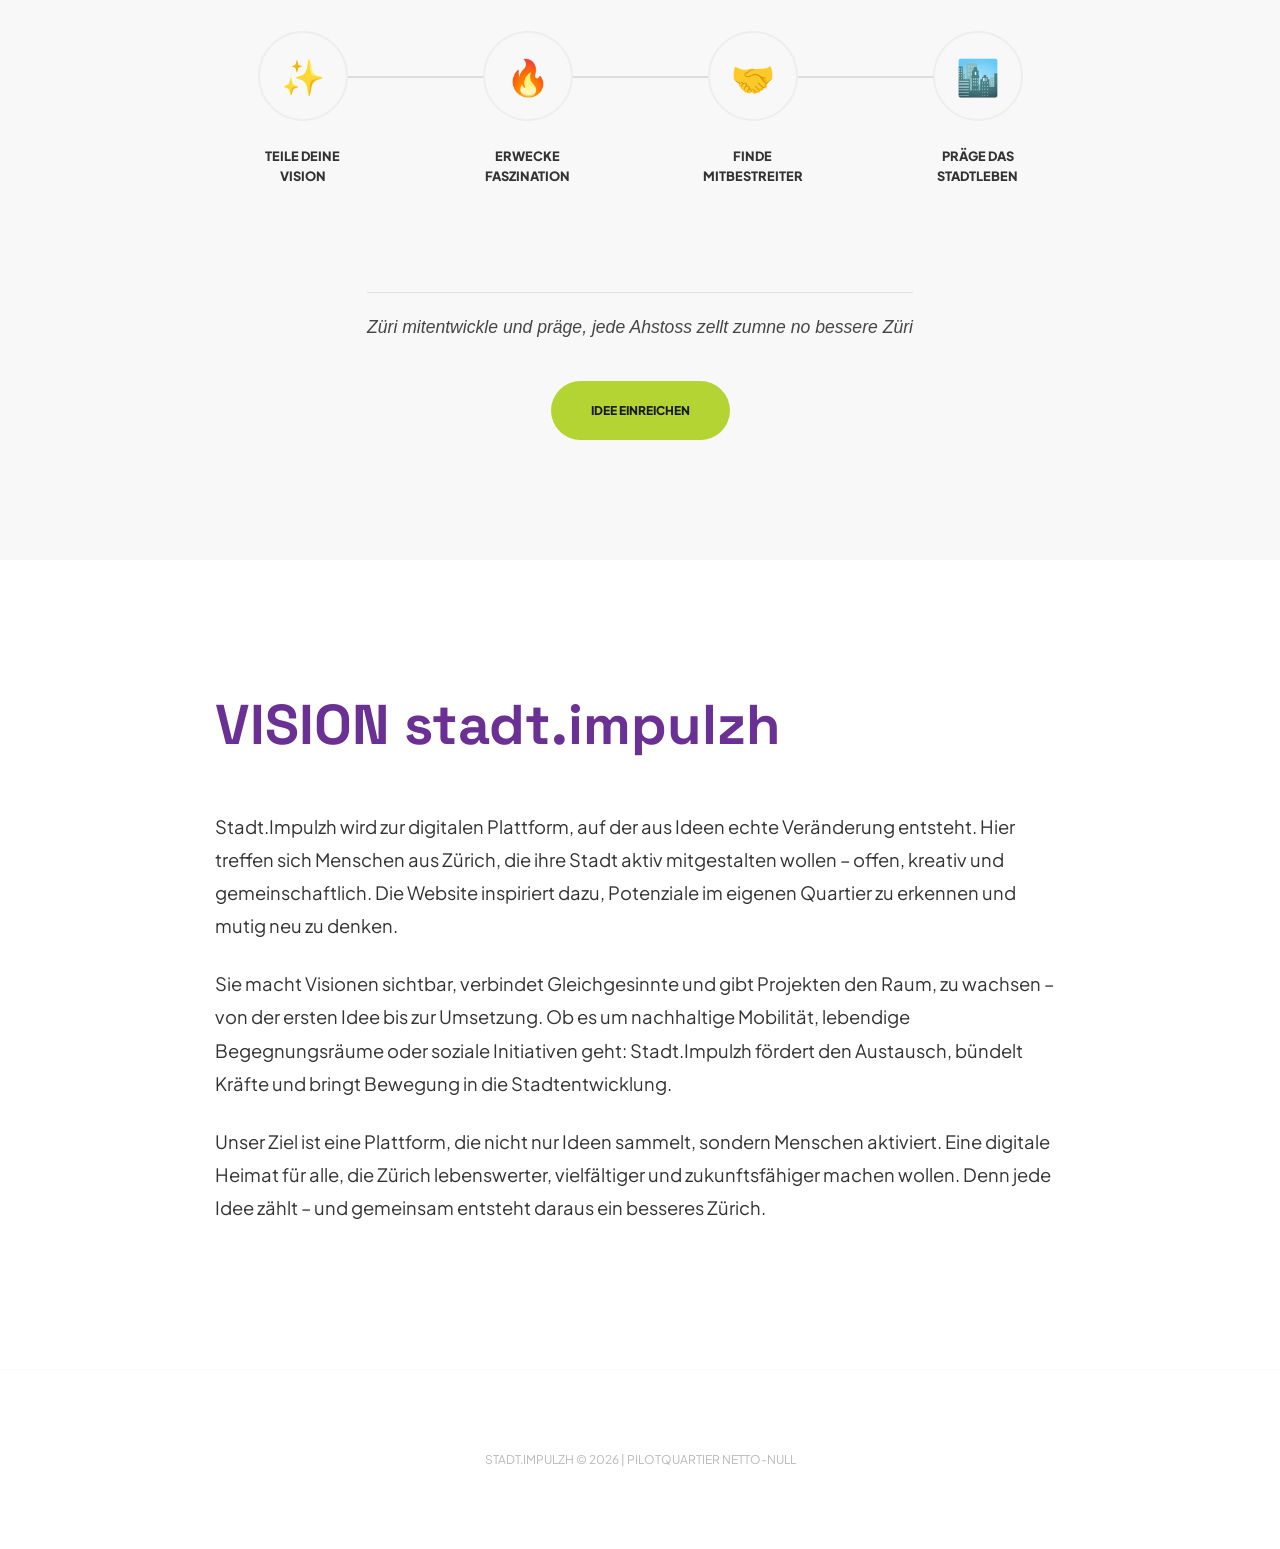
==== commit bd64c1c3: "Update index.html" ====
--- a/index.html
+++ b/index.html
@@ -66,11 +66,13 @@
         }
         .preview-card img { position: absolute; inset: 0; width: 100%; height: 100%; object-fit: cover; z-index: -2; transition: 0.6s; }
         .preview-card:hover img { transform: scale(1.05); }
-        .preview-card::before { content: ''; position: absolute; inset: 0; background: linear-gradient(to top, rgba(0,0,0,0.8) 0%, transparent 60%); z-index: -1; }
-        .preview-card h2 { font-family: 'Space Grotesk'; color: white; font-size: 2.5rem; margin-bottom: 20px; }
+        .preview-card::before { content: ''; position: absolute; inset: 0; background: linear-gradient(to top, rgba(0,0,0,0.85) 0%, transparent 70%); z-index: -1; }
+        
+        .preview-card h2 { font-family: 'Space Grotesk'; color: white; font-size: 2.5rem; margin-bottom: 5px; }
+        .preview-teaser { color: rgba(255,255,255,0.8); font-size: 0.95rem; margin-bottom: 25px; max-width: 280px; line-height: 1.4; }
         
         .card-btns { display: flex; gap: 10px; }
-        .btn-s { padding: 12px 24px; border-radius: 50px; font-weight: 800; text-transform: uppercase; font-size: 0.75rem; text-decoration: none; border: none; cursor: pointer; }
+        .btn-s { padding: 12px 24px; border-radius: 50px; font-weight: 800; text-transform: uppercase; font-size: 0.75rem; text-decoration: none; border: none; cursor: pointer; display: inline-block; }
         .btn-white { background: white; color: var(--text); }
         .btn-lime { background: var(--lime); color: var(--text); }
 
@@ -78,11 +80,12 @@
         .detail-view { display: none; padding: 120px 5%; max-width: 1200px; margin: 0 auto; animation: fadeIn 0.8s ease; }
         @keyframes fadeIn { from { opacity: 0; transform: translateY(20px); } to { opacity: 1; transform: translateY(0); } }
         
-        .back-link { cursor: pointer; font-weight: 800; text-transform: uppercase; font-size: 0.75rem; margin-bottom: 40px; display: inline-flex; align-items: center; gap: 10px; opacity: 0.4; }
+        .back-link { cursor: pointer; font-weight: 800; text-transform: uppercase; font-size: 0.75rem; margin-bottom: 40px; display: inline-flex; align-items: center; gap: 10px; opacity: 0.4; transition: 0.3s; }
+        .back-link:hover { opacity: 1; color: var(--purple); }
         .project-header h2 { font-family: 'Space Grotesk'; font-size: clamp(3rem, 10vw, 6rem); line-height: 0.9; margin-bottom: 20px; }
         .project-layout { display: grid; grid-template-columns: 1.1fr 0.9fr; gap: 60px; align-items: start; }
         .project-main-content h3 { font-family: 'Space Grotesk'; font-size: 1.8rem; margin: 40px 0 20px; color: var(--purple); position: relative; }
-        .project-main-content p { font-size: 1.1rem; margin-bottom: 25px; color: #333; text-align: justify; }
+        .project-main-content p { font-size: 1.1rem; margin-bottom: 25px; color: #333; text-align: left; }
         .project-main-content i { display: block; border-left: 3px solid var(--lime); padding-left: 20px; margin: 30px 0; font-style: normal; opacity: 0.7; font-size: 0.95rem; }
         
         .project-sidebar-visuals { position: sticky; top: 120px; }
@@ -97,21 +100,31 @@
         .dot { width: 12px; height: 12px; background: rgba(255,255,255,0.5); border-radius: 50%; cursor: pointer; }
         .dot.active { background: white; transform: scale(1.2); }
 
-        .slider-wrap { position: relative; width: 100%; aspect-ratio: 1/1; border-radius: 24px; overflow: hidden; }
+        /* VORHER-NACHHER SLIDER */
+        .slider-wrap { position: relative; width: 100%; aspect-ratio: 1/1; border-radius: 24px; overflow: hidden; margin-bottom: 25px; box-shadow: 0 10px 30px rgba(0,0,0,0.05); }
         .slider-img { position: absolute; inset: 0; width: 100%; height: 100%; object-fit: cover; }
         #slider-front { clip-path: polygon(0 0, 50% 0, 50% 100%, 0 100%); }
-        .slider-bar { position: absolute; top: 0; left: 50%; width: 2px; height: 100%; background: white; transform: translateX(-50%); pointer-events: none; }
-        .slider-handle { position: absolute; top: 50%; left: 50%; transform: translate(-50%, -50%); width: 44px; height: 44px; background: white; border-radius: 50%; display: flex; align-items: center; justify-content: center; }
-        .slider-input { position: absolute; inset: 0; opacity: 0; cursor: ew-resize; width: 100%; }
-
-        /* --- MITWIRKEN (PROZESS) --- */
+        .slider-bar { position: absolute; top: 0; left: 50%; width: 1px; height: 100%; background: rgba(255,255,255,0.8); transform: translateX(-50%); pointer-events: none; }
+        .slider-handle { position: absolute; top: 50%; left: 50%; transform: translate(-50%, -50%); width: 50px; height: 50px; background: white; border-radius: 50%; display: flex; align-items: center; justify-content: center; box-shadow: 0 10px 30px rgba(0,0,0,0.15); border: 1px solid rgba(0,0,0,0.05); }
+        .slider-handle::before, .slider-handle::after { content: ''; width: 2px; height: 12px; background: var(--purple); position: absolute; border-radius: 2px; }
+        .slider-handle::before { transform: translateX(-6px); }
+        .slider-handle::after { transform: translateX(6px); }
+        .slider-input { position: absolute; inset: 0; opacity: 0; cursor: ew-resize; width: 100%; z-index: 10; }
+
+        /* --- MITWIRKEN --- */
         #mitwirken { padding: 120px 5%; background: var(--gray); text-align: center; }
-        .mitwirken-container { max-width: 1100px; margin: 0 auto; }
-        .process-path { display: flex; justify-content: space-between; align-items: flex-start; position: relative; margin: 80px 0; }
+        .mitwirken-container { max-width: 900px; margin: 0 auto; }
+        .mitwirken-tag { font-family: 'Space Grotesk'; font-size: 1.2rem; color: var(--purple); margin-bottom: 10px; font-weight: 800; display: block; }
+        .mitwirken-container h2 { font-family: 'Space Grotesk'; font-size: clamp(2.2rem, 5vw, 3.5rem); line-height: 1.2; margin-bottom: 25px; }
+        .mitwirken-themes { font-size: 1.1rem; opacity: 0.7; margin-bottom: 40px; font-weight: 500; }
+        
+        .process-path { display: flex; justify-content: space-between; align-items: flex-start; position: relative; margin: 60px 0; }
         .process-path::before { content: ''; position: absolute; top: 45px; left: 10%; right: 10%; height: 2px; background: #ddd; z-index: 0; }
         .process-step { flex: 1; position: relative; z-index: 1; display: flex; flex-direction: column; align-items: center; }
         .step-icon { width: 90px; height: 90px; background: var(--gray); border: 2px solid #eee; border-radius: 50%; display: flex; align-items: center; justify-content: center; font-size: 2.2rem; margin-bottom: 20px; position: relative; z-index: 2; }
-        .step-label { font-weight: 800; font-size: 0.85rem; text-transform: uppercase; color: #333; max-width: 150px; background: var(--gray); padding: 5px 10px; position: relative; z-index: 2; }
+        .step-label { font-weight: 800; font-size: 0.8rem; text-transform: uppercase; color: #333; max-width: 140px; background: var(--gray); padding: 5px 10px; position: relative; z-index: 2; }
+
+        .zueri-quote { font-style: italic; font-size: 1.1rem; margin: 40px 0; color: var(--text); opacity: 0.8; border-top: 1px solid #ddd; padding-top: 20px; display: inline-block; }
 
         @media (max-width: 768px) {
             .process-path { flex-direction: column; align-items: center; gap: 60px; }
@@ -124,7 +137,7 @@
         #vision { padding: 120px 5%; background: white; }
         .vision-container { max-width: 850px; margin: 0 auto; text-align: left; }
         .vision-container h2 { font-family: 'Space Grotesk'; font-size: clamp(2.5rem, 5vw, 3.5rem); margin-bottom: 40px; color: var(--purple); }
-        .vision-container p { font-size: 1.15rem; margin-bottom: 25px; line-height: 1.8; color: #333; text-align: justify; }
+        .vision-container p { font-size: 1.15rem; margin-bottom: 25px; line-height: 1.8; color: #333; text-align: left; }
 
         footer { padding: 80px 5%; text-align: center; font-size: 0.75rem; opacity: 0.3; text-transform: uppercase; border-top: 1px solid #f0f0f0; }
     </style>
@@ -156,6 +169,7 @@
                 <div class="preview-card" onclick="openProject('tauschpunkt')">
                     <img src="Bild.tauschpunkt1.png" alt="tauschpunkt.">
                     <h2>tauschpunkt.</h2>
+                    <p class="preview-teaser">Einfache Tausch-Stationen für Alltagsgegenstände im öffentlichen Raum.</p>
                     <div class="card-btns">
                         <span class="btn-s btn-white">Entdecken</span>
                         <a href="https://mitwirken.stadt-zuerich.ch/processes/pilotquartier/f/664/proposals/2298" target="_blank" class="btn-s btn-lime" onclick="event.stopPropagation()">Voten</a>
@@ -164,7 +178,8 @@
 
                 <div class="preview-card" onclick="openProject('playground')">
                     <img src="IMG_2031.png" alt="Playground">
-                    <h2>Playground<br>Binzallee</h2>
+                    <h2>Playground Binzallee</h2>
+                    <p class="preview-teaser">Klimawirksame Begrünung und kühlende Strukturen für urbane Innenhöfe.</p>
                     <div class="card-btns">
                         <span class="btn-s btn-white">Entdecken</span>
                         <a href="https://mitwirken.stadt-zuerich.ch/processes/pilotquartier/f/664/proposals/2334" target="_blank" class="btn-s btn-lime" onclick="event.stopPropagation()">Voten</a>
@@ -175,15 +190,20 @@
 
         <section id="mitwirken">
             <div class="mitwirken-container">
-                <h2>Mitwirken.</h2>
-                <p>Hast Du etwas in Deinem Kreis oder Quartier neu, weiter oder zu Ende gedacht? <br>Bringe Deine Idee ein. Züri mitentwickeln und präge!</p>
+                <span class="mitwirken-tag">Open Space Impulse St.Zürich</span>
+                <h2>Hast Du etwas in Deinem Kreis oder Quartier neu-weiter-zuende-gedacht?</h2>
+                <p class="mitwirken-themes">Bringe Deine Idee zu Themen wie; Gestaltung. Begegnung. Klima. Qualität. Bewegung. Mobilität. Sozialprojekte. Unterhaltung. Uvm..</p>
+                
                 <div class="process-path">
                     <div class="process-step"><div class="step-icon">✨</div><div class="step-label">Teile Deine Vision</div></div>
                     <div class="process-step"><div class="step-icon">🔥</div><div class="step-label">Erwecke Faszination</div></div>
                     <div class="process-step"><div class="step-icon">🤝</div><div class="step-label">Finde Mitbestreiter</div></div>
                     <div class="process-step"><div class="step-icon">🏙️</div><div class="step-label">Präge das Stadtleben</div></div>
                 </div>
-                <a href="mailto:stadt@impulzh.com" class="btn-s btn-lime" style="padding: 20px 40px; text-decoration: none; display: inline-block;">Idee einreichen</a>
+
+                <p class="zueri-quote">Züri mitentwickle und präge, jede Ahstoss zellt zumne no bessere Züri</p>
+                <br>
+                <a href="mailto:stadt@impulzh.com" class="btn-s btn-lime" style="padding: 20px 40px; text-decoration: none;">Idee einreichen</a>
             </div>
         </section>
 
@@ -206,12 +226,11 @@
                 <p>„tauschpunkt.“ steht für einfache Tausch-Stationen im öffentlichen Raum, an denen gebrauchte Alltagsgegenstände gratis weitergegeben werden können. Die Idee baut auf der bestehenden Praxis von „Gratis“-Objekten auf der Strasse auf und entwickelt sie weiter – mit wettergeschützter, klar gestalteter und legaler Infrastruktur.</p>
                 <p>Ein Netzwerk solcher Stationen fördert Ressourcenschonung, Kreislaufwirtschaft und nachbarschaftlichen Austausch. Gleichzeitig entsteht ein offenes Sharing-System für die ganze Stadt, das nachhaltiges Handeln sichtbar und einfach macht.</p>
                 <i>Das Konzept wurde im Rahmen einer Diplomarbeit im Studiengang HF Produktdesign an der SfGZ entwickelt.</i>
-                
                 <h3>Vision tauschpunkt</h3>
                 <p>Eine Stadt, in der Teilen selbstverständlich ist: Öffentliche Tausch-Stationen machen es einfach, gebrauchte Dinge weiterzugeben statt wegzuwerfen – zugänglich für alle, mitten im Alltag.</p>
                 <p>So entsteht ein stadtweites Netzwerk, das Ressourcen schont, Abfall reduziert und Menschen verbindet. Aus spontanen Gesten wird eine gelebte Kultur des Teilens, die Nachbarschaften stärkt und neue Begegnungen ermöglicht.</p>
                 <p>Die Vision ist ein Zürich, in dem Kreislaufdenken sichtbar und erlebbar wird – praktisch, sozial und nachhaltig.</p>
-                <a href="https://mitwirken.stadt-zuerich.ch/processes/pilotquartier/f/664/proposals/2298" target="_blank" class="btn-s btn-lime" style="text-decoration: none; display: inline-block;">Projekt unterstützen</a>
+                <a href="https://mitwirken.stadt-zuerich.ch/processes/pilotquartier/f/664/proposals/2298" target="_blank" class="btn-s btn-lime" style="text-decoration: none;">Projekt unterstützen</a>
             </div>
             <div class="project-sidebar-visuals">
                 <div class="carousel-container">
@@ -224,13 +243,7 @@
                     </div>
                     <button class="carousel-btn prev" onclick="moveCarousel(-1)">&#10094;</button>
                     <button class="carousel-btn next" onclick="moveCarousel(1)">&#10095;</button>
-                    <div class="carousel-dots">
-                        <span class="dot active" onclick="setCarouselSlide(0)"></span>
-                        <span class="dot" onclick="setCarouselSlide(1)"></span>
-                        <span class="dot" onclick="setCarouselSlide(2)"></span>
-                        <span class="dot" onclick="setCarouselSlide(3)"></span>
-                        <span class="dot" onclick="setCarouselSlide(4)"></span>
-                    </div>
+                    <div class="carousel-dots"><span class="dot active" onclick="setCarouselSlide(0)"></span><span class="dot" onclick="setCarouselSlide(1)"></span><span class="dot" onclick="setCarouselSlide(2)"></span><span class="dot" onclick="setCarouselSlide(3)"></span><span class="dot" onclick="setCarouselSlide(4)"></span></div>
                 </div>
             </div>
         </div>
@@ -243,18 +256,26 @@
             <div class="project-main-content">
                 <h3>Konzeptbeschreibung</h3>
                 <p>Der bestehende Innenhof weist eine hohe Versiegelung, starke sommerliche Aufheizung und geringe Aufenthaltsqualität auf. Gleichzeitig besteht ein grosses Potenzial für eine klimawirksame und sozial aktivierende Veränderung dieser Fläche.</p>
-                <p>Der Hof wird zu einem klimaaktiven, multifunktionalen Stadtraum entwickelt – durch die Kombination von klimawirksamer Bodenfläche (helle Farben zur Reduktion der Oberflächentemperatur) und einer schwebenden Begrünungsstruktur. Eine bepflanzte Seilstruktur auf ca. 6–7 m Höhe bildet eine horizontale „grüne Decke“ aus Kletterpflanzen, die für Verschattung und Verdunstungskühlung sorgt.</p>
-                
+                <p>Der Hof wird zu einem klimaaktiven, multifunktionalen Stadtraum entwickelt – durch die Kombination von klimawirksamer Bodenfläche (helle Farben zur Reduktion der Oberflächentemperatur) und einer schwebenden Begrünungsstruktur.</p>
                 <h3>Vision Playground</h3>
-                <p>Das Projekt reduziert Hitzeinseln und verbessert das Mikroklima nachhaltig. Es transformiert einen reinen Durchgangsraum in einen lebendigen, generationenübergreifenden Treffpunkt und schafft eine neue dreidimensionale Raumqualität im Quartier.</p>
-                <a href="https://mitwirken.stadt-zuerich.ch/processes/pilotquartier/f/664/proposals/2334" target="_blank" class="btn-s btn-lime" style="text-decoration: none; display: inline-block;">Jetzt Voten</a>
+                <p>Das Projekt reduziert Hitzeinseln und verbessert das Mikroklima nachhaltig. Es transformiert einen reinen Durchgangsraum in einen lebendigen Treffpunkt und schafft eine neue dreidimensionale Raumqualität im Quartier.</p>
+                <a href="https://mitwirken.stadt-zuerich.ch/processes/pilotquartier/f/664/proposals/2334" target="_blank" class="btn-s btn-lime" style="text-decoration: none;">Jetzt Voten</a>
             </div>
             <div class="project-sidebar-visuals">
                 <div class="slider-wrap">
                     <img src="IMG_2031.png" class="slider-img">
                     <img src="IMG_2032.png" class="slider-img" id="slider-front">
-                    <div class="slider-bar" id="slider-line"><div class="slider-handle">↔</div></div>
+                    <div class="slider-bar" id="slider-line"><div class="slider-handle"></div></div>
                     <input type="range" min="0" max="100" value="50" class="slider-input" oninput="moveSlider(this.value)">
+                </div>
+
+                <div class="carousel-container" id="playground-carousel">
+                    <div class="carousel-slides">
+                        <img src="IMG_2034.png" class="carousel-slide active">
+                        <img src="IMG_2033.png" class="carousel-slide">
+                    </div>
+                    <button class="carousel-btn prev" onclick="movePlaygroundCarousel(-1)">&#10094;</button>
+                    <button class="carousel-btn next" onclick="movePlaygroundCarousel(1)">&#10095;</button>
                 </div>
             </div>
         </div>
@@ -282,10 +303,12 @@
             document.getElementById('slider-front').style.clipPath = `polygon(0 0, ${val}% 0, ${val}% 100%, 0 100%)`;
             document.getElementById('slider-line').style.left = `${val}%`;
         }
+
+        // Tauschpunkt Carousel Logic
         let currentSlide = 0;
         function showSlide(index) {
-            const slides = document.querySelectorAll('.carousel-slide');
-            const dots = document.querySelectorAll('.dot');
+            const slides = document.querySelectorAll('#tauschpunkt .carousel-slide');
+            const dots = document.querySelectorAll('#tauschpunkt .dot');
             if (index >= slides.length) currentSlide = 0;
             else if (index < 0) currentSlide = slides.length - 1;
             else currentSlide = index;
@@ -296,6 +319,17 @@
         }
         function moveCarousel(n) { showSlide(currentSlide + n); }
         function setCarouselSlide(n) { showSlide(n); }
+
+        // Playground Carousel Logic (Extra Bilder)
+        let pgCurrentSlide = 0;
+        function movePlaygroundCarousel(n) {
+            const slides = document.querySelectorAll('#playground-carousel .carousel-slide');
+            pgCurrentSlide += n;
+            if (pgCurrentSlide >= slides.length) pgCurrentSlide = 0;
+            if (pgCurrentSlide < 0) pgCurrentSlide = slides.length - 1;
+            slides.forEach(s => s.classList.remove('active'));
+            slides[pgCurrentSlide].classList.add('active');
+        }
     </script>
 </body>
 </html>
